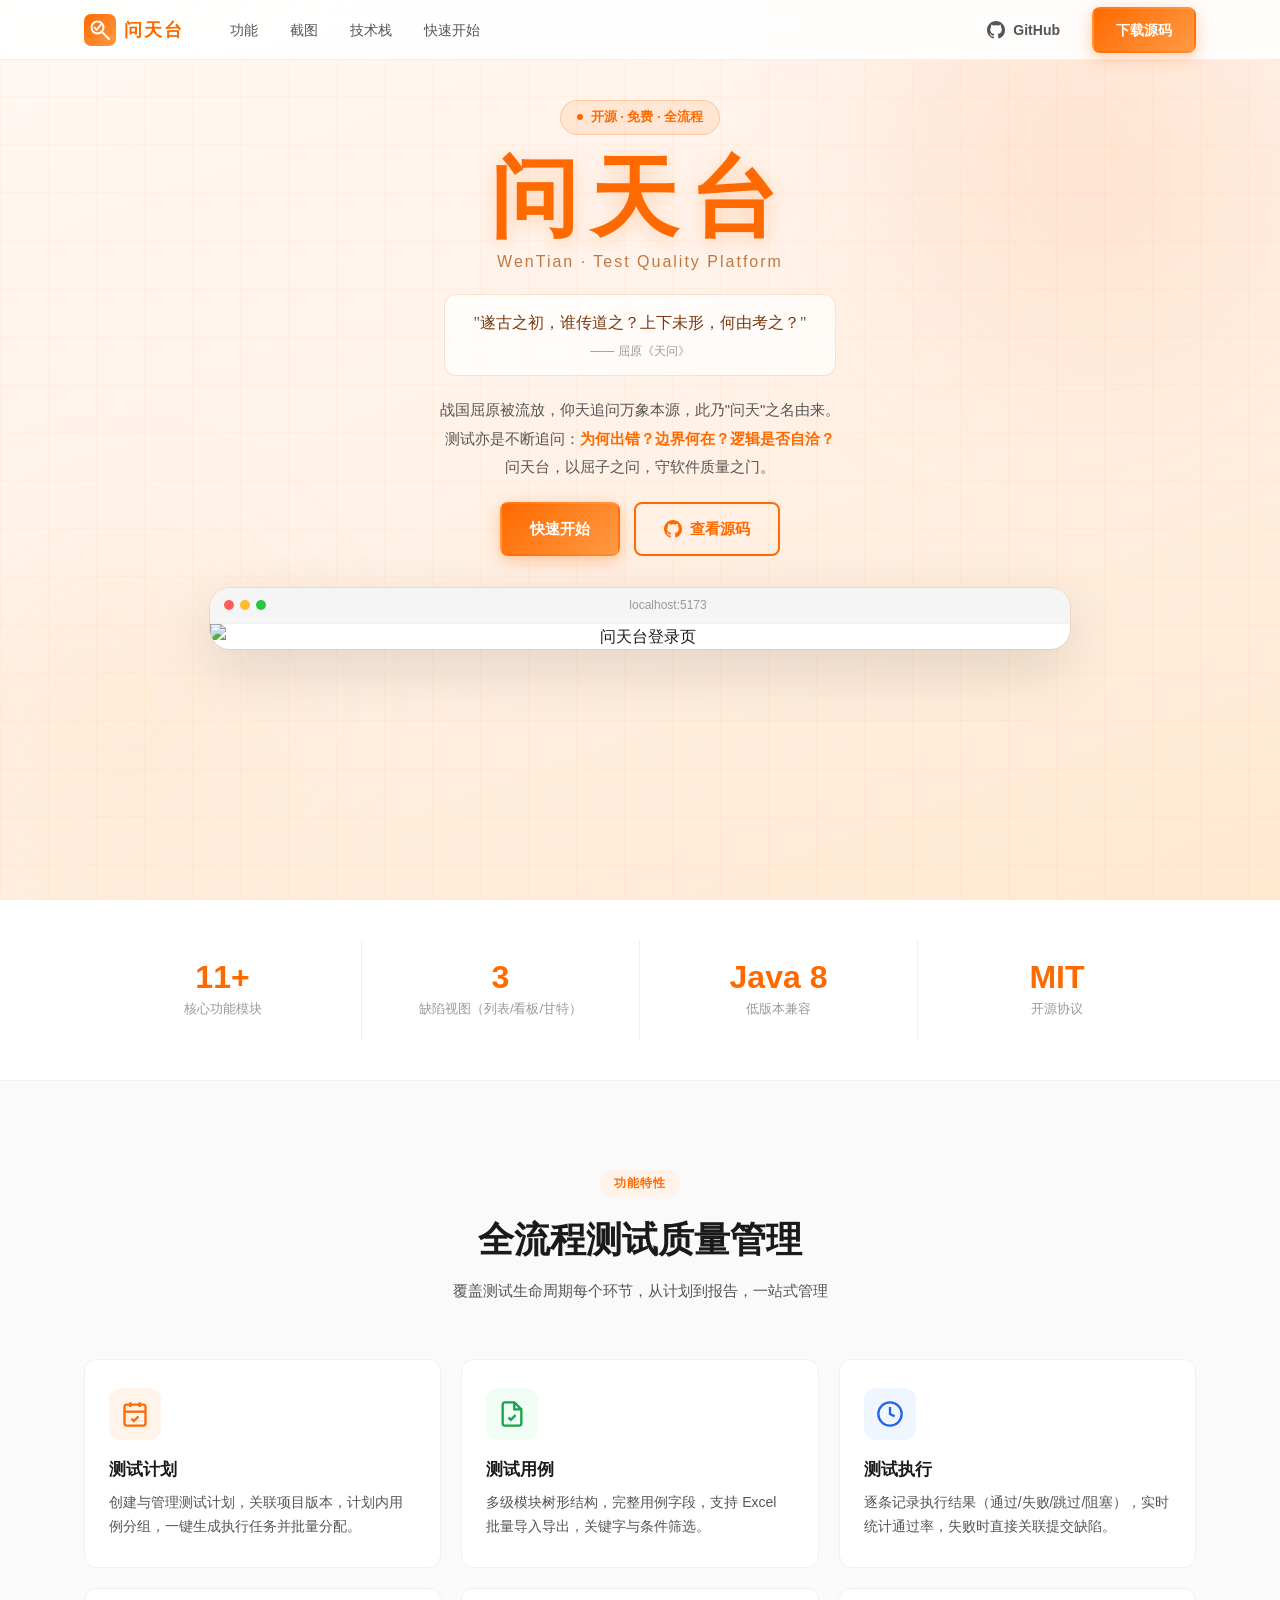
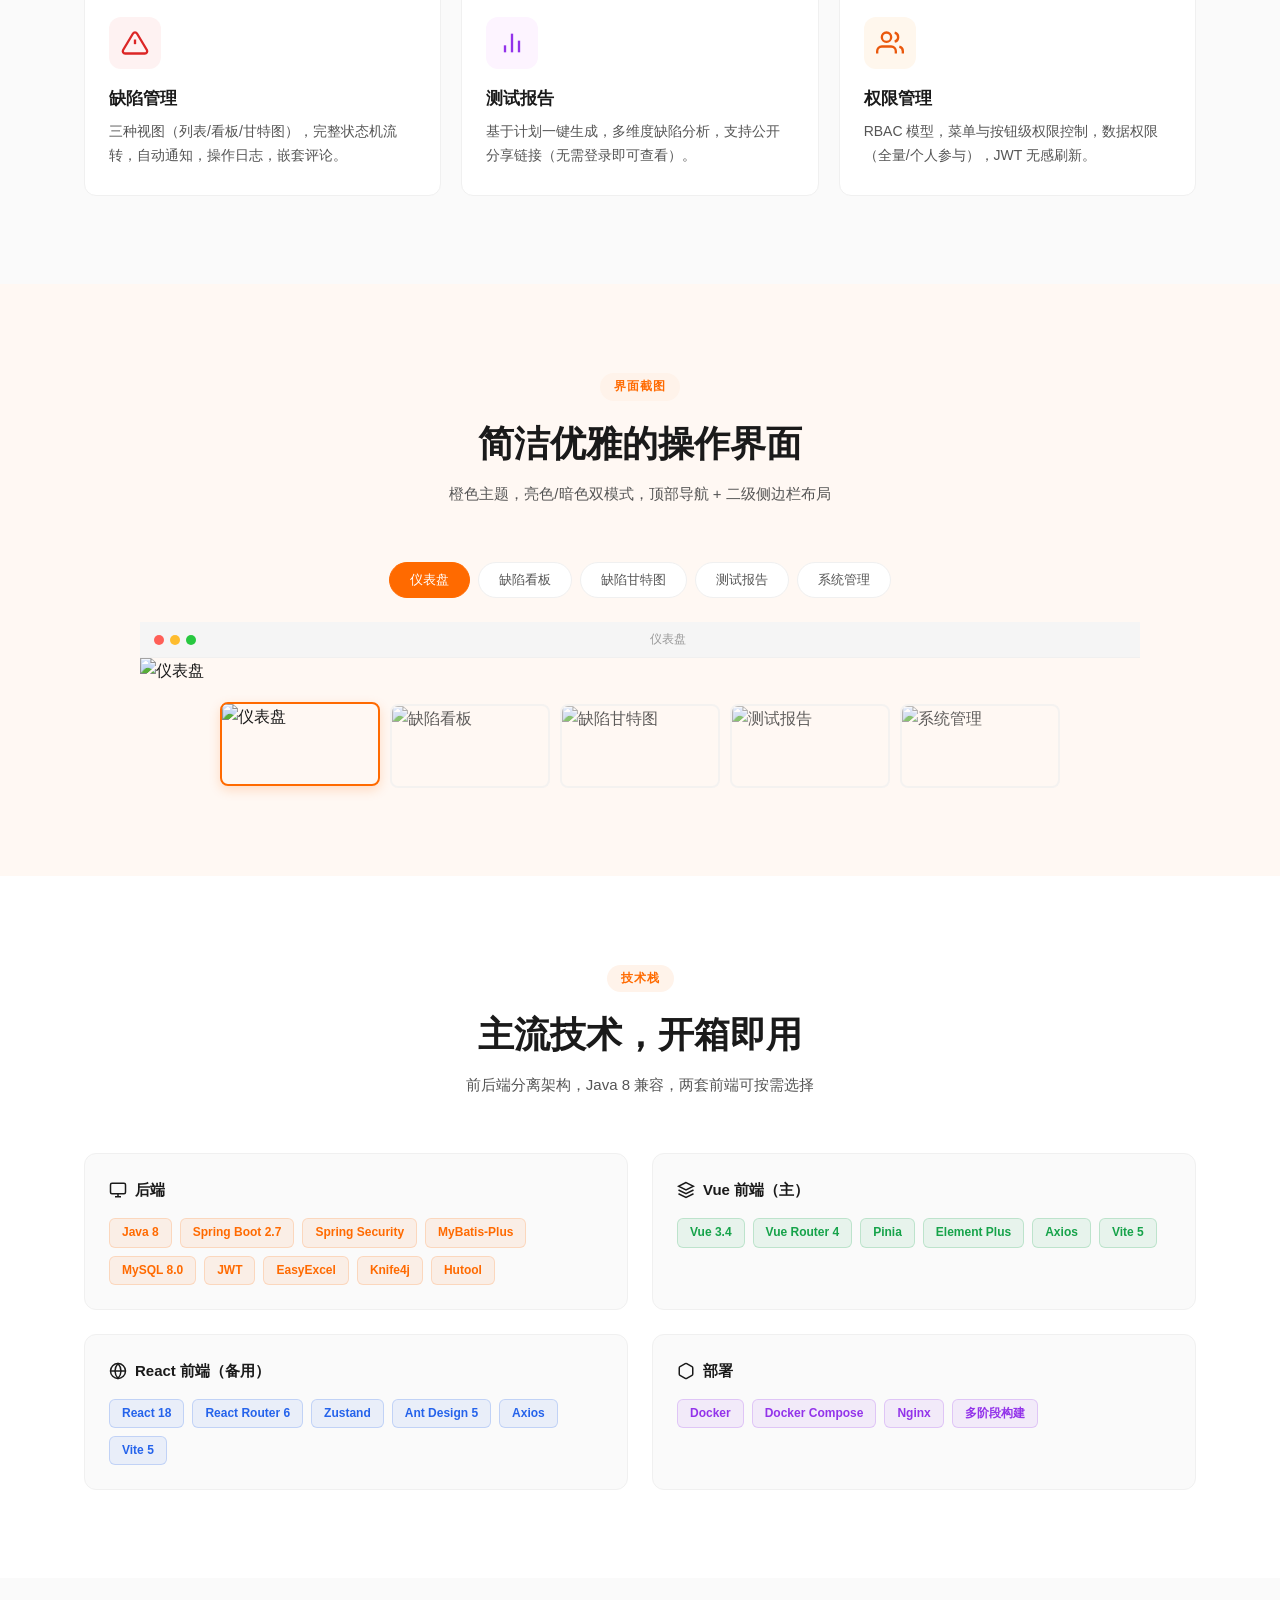
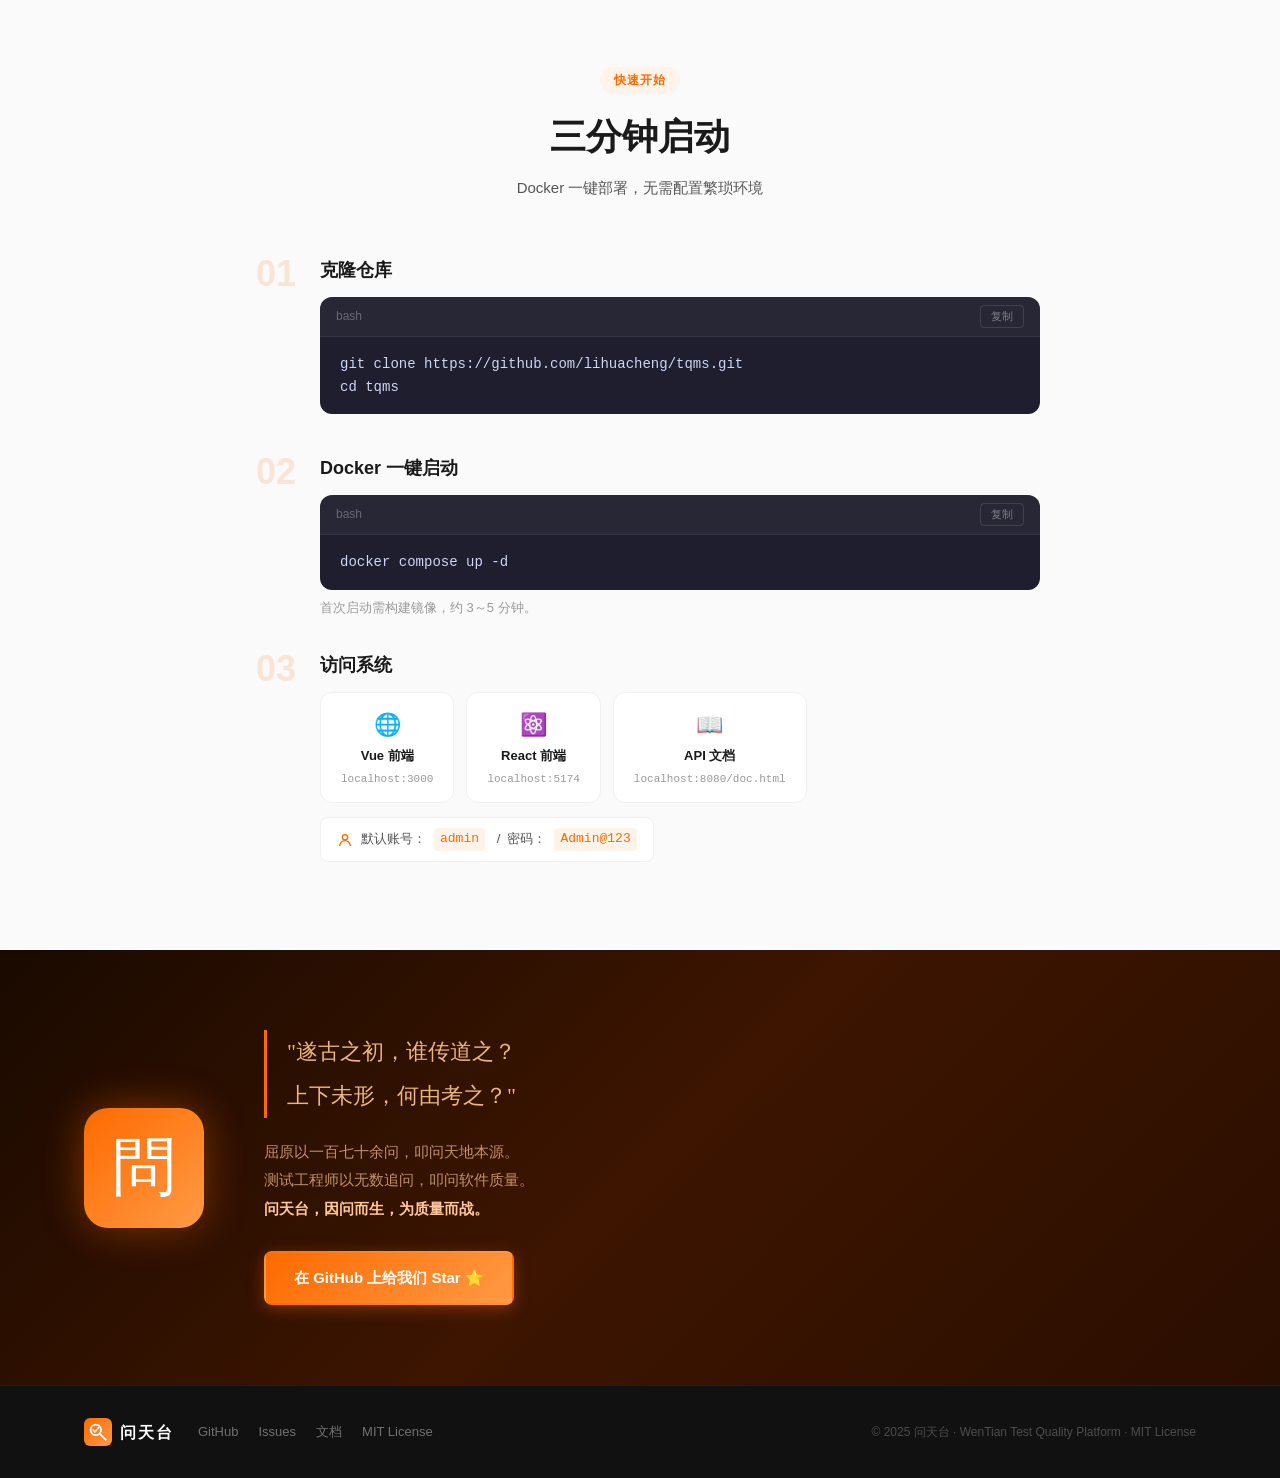
==== index.html @ 036d99c8 "feat: 问天台官网初始版本 纯 HTML/CSS/JS 静态官网，无构建依赖，可直接 GitHub Pages 托管  - Hero 区：问天台品牌 + 《天问》典故 + 登录页截图预览 - 功能" ====
<!DOCTYPE html>
<html lang="zh-CN">
<head>
  <meta charset="UTF-8" />
  <meta name="viewport" content="width=device-width, initial-scale=1.0" />
  <title>问天台 · 测试质量管理平台</title>
  <meta name="description" content="问天台 —— 以屈子之问，守软件质量之门。面向软件研发团队的全流程测试质量管理平台。" />
  <link rel="icon" type="image/svg+xml" href="images/favicon.svg" />
  <link rel="stylesheet" href="css/style.css" />
</head>
<body>

<!-- ══ 导航栏 ══════════════════════════════════════════════ -->
<nav class="navbar" id="navbar">
  <div class="nav-inner">
    <a href="#" class="nav-logo">
      <img src="images/logo.svg" alt="问天台" width="32" height="32" />
      <span class="nav-brand">问天台</span>
    </a>
    <ul class="nav-links">
      <li><a href="#features">功能</a></li>
      <li><a href="#screenshots">截图</a></li>
      <li><a href="#stack">技术栈</a></li>
      <li><a href="#quickstart">快速开始</a></li>
    </ul>
    <div class="nav-actions">
      <a href="https://github.com/lihuacheng/tqms" target="_blank" class="btn btn-ghost">
        <svg width="18" height="18" viewBox="0 0 24 24" fill="currentColor"><path d="M12 0C5.37 0 0 5.37 0 12c0 5.31 3.435 9.795 8.205 11.385.6.105.825-.255.825-.57 0-.285-.015-1.23-.015-2.235-3.015.555-3.795-.735-4.035-1.41-.135-.345-.72-1.41-1.23-1.695-.42-.225-1.02-.78-.015-.795.945-.015 1.62.87 1.845 1.23 1.08 1.815 2.805 1.305 3.495.99.105-.78.42-1.305.765-1.605-2.67-.3-5.46-1.335-5.46-5.925 0-1.305.465-2.385 1.23-3.225-.12-.3-.54-1.53.12-3.18 0 0 1.005-.315 3.3 1.23.96-.27 1.98-.405 3-.405s2.04.135 3 .405c2.295-1.56 3.3-1.23 3.3-1.23.66 1.65.24 2.88.12 3.18.765.84 1.23 1.905 1.23 3.225 0 4.605-2.805 5.625-5.475 5.925.435.375.81 1.095.81 2.22 0 1.605-.015 2.895-.015 3.3 0 .315.225.69.825.57A12.02 12.02 0 0 0 24 12c0-6.63-5.37-12-12-12z"/></svg>
        GitHub
      </a>
      <a href="https://github.com/lihuacheng/tqms/archive/refs/heads/main.zip" class="btn btn-primary">下载源码</a>
    </div>
    <button class="nav-toggle" id="navToggle" aria-label="菜单">
      <span></span><span></span><span></span>
    </button>
  </div>
</nav>

<!-- ══ HERO ════════════════════════════════════════════════ -->
<section class="hero">
  <div class="hero-bg">
    <div class="hero-orb orb1"></div>
    <div class="hero-orb orb2"></div>
    <div class="hero-grid"></div>
  </div>
  <div class="container hero-inner">
    <div class="hero-badge reveal">
      <span class="badge-dot"></span>开源 · 免费 · 全流程
    </div>
    <h1 class="hero-title reveal">
      <span class="title-zh">问天台</span>
      <span class="title-en">WenTian · Test Quality Platform</span>
    </h1>
    <p class="hero-quote reveal">
      <em>"遂古之初，谁传道之？上下未形，何由考之？"</em>
      <span>—— 屈原《天问》</span>
    </p>
    <p class="hero-desc reveal">
      战国屈原被流放，仰天追问万象本源，此乃"问天"之名由来。<br/>
      测试亦是不断追问：<strong>为何出错？边界何在？逻辑是否自洽？</strong><br/>
      问天台，以屈子之问，守软件质量之门。
    </p>
    <div class="hero-actions reveal">
      <a href="#quickstart" class="btn btn-primary btn-lg">快速开始</a>
      <a href="https://github.com/lihuacheng/tqms" target="_blank" class="btn btn-outline btn-lg">
        <svg width="18" height="18" viewBox="0 0 24 24" fill="currentColor"><path d="M12 0C5.37 0 0 5.37 0 12c0 5.31 3.435 9.795 8.205 11.385.6.105.825-.255.825-.57 0-.285-.015-1.23-.015-2.235-3.015.555-3.795-.735-4.035-1.41-.135-.345-.72-1.41-1.23-1.695-.42-.225-1.02-.78-.015-.795.945-.015 1.62.87 1.845 1.23 1.08 1.815 2.805 1.305 3.495.99.105-.78.42-1.305.765-1.605-2.67-.3-5.46-1.335-5.46-5.925 0-1.305.465-2.385 1.23-3.225-.12-.3-.54-1.53.12-3.18 0 0 1.005-.315 3.3 1.23.96-.27 1.98-.405 3-.405s2.04.135 3 .405c2.295-1.56 3.3-1.23 3.3-1.23.66 1.65.24 2.88.12 3.18.765.84 1.23 1.905 1.23 3.225 0 4.605-2.805 5.625-5.475 5.925.435.375.81 1.095.81 2.22 0 1.605-.015 2.895-.015 3.3 0 .315.225.69.825.57A12.02 12.02 0 0 0 24 12c0-6.63-5.37-12-12-12z"/></svg>
        查看源码
      </a>
    </div>
    <div class="hero-screenshot reveal">
      <div class="screenshot-frame">
        <div class="frame-bar">
          <span class="dot red"></span>
          <span class="dot yellow"></span>
          <span class="dot green"></span>
          <span class="frame-url">localhost:5173</span>
        </div>
        <img src="https://raw.githubusercontent.com/lihuacheng/tqms/main/docs/screenshots/01_login.png"
             alt="问天台登录页" loading="lazy" />
      </div>
    </div>
  </div>
</section>

<!-- ══ 数据统计 ══════════════════════════════════════════ -->
<section class="stats">
  <div class="container stats-grid">
    <div class="stat-item reveal">
      <div class="stat-num">11+</div>
      <div class="stat-label">核心功能模块</div>
    </div>
    <div class="stat-item reveal">
      <div class="stat-num">3</div>
      <div class="stat-label">缺陷视图（列表/看板/甘特）</div>
    </div>
    <div class="stat-item reveal">
      <div class="stat-num">Java 8</div>
      <div class="stat-label">低版本兼容</div>
    </div>
    <div class="stat-item reveal">
      <div class="stat-num">MIT</div>
      <div class="stat-label">开源协议</div>
    </div>
  </div>
</section>

<!-- ══ 功能特性 ══════════════════════════════════════════ -->
<section class="features" id="features">
  <div class="container">
    <div class="section-header reveal">
      <span class="section-tag">功能特性</span>
      <h2>全流程测试质量管理</h2>
      <p>覆盖测试生命周期每个环节，从计划到报告，一站式管理</p>
    </div>
    <div class="features-grid">

      <div class="feature-card reveal">
        <div class="feature-icon" style="background:#fff3ea;color:#ff6a00">
          <svg width="28" height="28" viewBox="0 0 24 24" fill="none" stroke="currentColor" stroke-width="2"><rect x="3" y="4" width="18" height="18" rx="2"/><line x1="16" y1="2" x2="16" y2="6"/><line x1="8" y1="2" x2="8" y2="6"/><line x1="3" y1="10" x2="21" y2="10"/><polyline points="9,16 11,18 15,14"/></svg>
        </div>
        <h3>测试计划</h3>
        <p>创建与管理测试计划，关联项目版本，计划内用例分组，一键生成执行任务并批量分配。</p>
      </div>

      <div class="feature-card reveal">
        <div class="feature-icon" style="background:#f0fdf4;color:#16a34a">
          <svg width="28" height="28" viewBox="0 0 24 24" fill="none" stroke="currentColor" stroke-width="2"><path d="M14 2H6a2 2 0 0 0-2 2v16a2 2 0 0 0 2 2h12a2 2 0 0 0 2-2V8z"/><polyline points="14,2 14,8 20,8"/><polyline points="9,15 11,17 15,13"/></svg>
        </div>
        <h3>测试用例</h3>
        <p>多级模块树形结构，完整用例字段，支持 Excel 批量导入导出，关键字与条件筛选。</p>
      </div>

      <div class="feature-card reveal">
        <div class="feature-icon" style="background:#eff6ff;color:#2563eb">
          <svg width="28" height="28" viewBox="0 0 24 24" fill="none" stroke="currentColor" stroke-width="2"><circle cx="12" cy="12" r="10"/><polyline points="12,6 12,12 16,14"/></svg>
        </div>
        <h3>测试执行</h3>
        <p>逐条记录执行结果（通过/失败/跳过/阻塞），实时统计通过率，失败时直接关联提交缺陷。</p>
      </div>

      <div class="feature-card reveal">
        <div class="feature-icon" style="background:#fef2f2;color:#dc2626">
          <svg width="28" height="28" viewBox="0 0 24 24" fill="none" stroke="currentColor" stroke-width="2"><path d="M10.29 3.86L1.82 18a2 2 0 0 0 1.71 3h16.94a2 2 0 0 0 1.71-3L13.71 3.86a2 2 0 0 0-3.42 0z"/><line x1="12" y1="9" x2="12" y2="13"/><line x1="12" y1="17" x2="12.01" y2="17"/></svg>
        </div>
        <h3>缺陷管理</h3>
        <p>三种视图（列表/看板/甘特图），完整状态机流转，自动通知，操作日志，嵌套评论。</p>
      </div>

      <div class="feature-card reveal">
        <div class="feature-icon" style="background:#fdf4ff;color:#9333ea">
          <svg width="28" height="28" viewBox="0 0 24 24" fill="none" stroke="currentColor" stroke-width="2"><line x1="18" y1="20" x2="18" y2="10"/><line x1="12" y1="20" x2="12" y2="4"/><line x1="6" y1="20" x2="6" y2="14"/></svg>
        </div>
        <h3>测试报告</h3>
        <p>基于计划一键生成，多维度缺陷分析，支持公开分享链接（无需登录即可查看）。</p>
      </div>

      <div class="feature-card reveal">
        <div class="feature-icon" style="background:#fff7ed;color:#ea580c">
          <svg width="28" height="28" viewBox="0 0 24 24" fill="none" stroke="currentColor" stroke-width="2"><path d="M17 21v-2a4 4 0 0 0-4-4H5a4 4 0 0 0-4 4v2"/><circle cx="9" cy="7" r="4"/><path d="M23 21v-2a4 4 0 0 0-3-3.87"/><path d="M16 3.13a4 4 0 0 1 0 7.75"/></svg>
        </div>
        <h3>权限管理</h3>
        <p>RBAC 模型，菜单与按钮级权限控制，数据权限（全量/个人参与），JWT 无感刷新。</p>
      </div>

    </div>
  </div>
</section>

<!-- ══ 界面截图 ══════════════════════════════════════════ -->
<section class="screenshots" id="screenshots">
  <div class="container">
    <div class="section-header reveal">
      <span class="section-tag">界面截图</span>
      <h2>简洁优雅的操作界面</h2>
      <p>橙色主题，亮色/暗色双模式，顶部导航 + 二级侧边栏布局</p>
    </div>

    <div class="screenshot-tabs reveal">
      <button class="tab-btn active" data-tab="0">仪表盘</button>
      <button class="tab-btn" data-tab="1">缺陷看板</button>
      <button class="tab-btn" data-tab="2">缺陷甘特图</button>
      <button class="tab-btn" data-tab="3">测试报告</button>
      <button class="tab-btn" data-tab="4">系统管理</button>
    </div>

    <div class="screenshot-viewer reveal">
      <div class="viewer-frame">
        <div class="frame-bar">
          <span class="dot red"></span>
          <span class="dot yellow"></span>
          <span class="dot green"></span>
          <span class="frame-url" id="frameUrl">仪表盘</span>
        </div>
        <img id="screenshotImg"
          src="https://raw.githubusercontent.com/lihuacheng/tqms/main/docs/screenshots/02_dashboard.png"
          alt="仪表盘" />
      </div>
    </div>

    <div class="screenshot-thumbs reveal">
      <div class="thumb active" data-src="https://raw.githubusercontent.com/lihuacheng/tqms/main/docs/screenshots/02_dashboard.png" data-label="仪表盘">
        <img src="https://raw.githubusercontent.com/lihuacheng/tqms/main/docs/screenshots/02_dashboard.png" alt="仪表盘" loading="lazy"/>
      </div>
      <div class="thumb" data-src="https://raw.githubusercontent.com/lihuacheng/tqms/main/docs/screenshots/08_defects_kanban.png" data-label="缺陷看板">
        <img src="https://raw.githubusercontent.com/lihuacheng/tqms/main/docs/screenshots/08_defects_kanban.png" alt="缺陷看板" loading="lazy"/>
      </div>
      <div class="thumb" data-src="https://raw.githubusercontent.com/lihuacheng/tqms/main/docs/screenshots/09_defects_gantt.png" data-label="缺陷甘特图">
        <img src="https://raw.githubusercontent.com/lihuacheng/tqms/main/docs/screenshots/09_defects_gantt.png" alt="缺陷甘特图" loading="lazy"/>
      </div>
      <div class="thumb" data-src="https://raw.githubusercontent.com/lihuacheng/tqms/main/docs/screenshots/10_reports.png" data-label="测试报告">
        <img src="https://raw.githubusercontent.com/lihuacheng/tqms/main/docs/screenshots/10_reports.png" alt="测试报告" loading="lazy"/>
      </div>
      <div class="thumb" data-src="https://raw.githubusercontent.com/lihuacheng/tqms/main/docs/screenshots/11_system_users.png" data-label="系统管理">
        <img src="https://raw.githubusercontent.com/lihuacheng/tqms/main/docs/screenshots/11_system_users.png" alt="系统管理" loading="lazy"/>
      </div>
    </div>
  </div>
</section>

<!-- ══ 技术栈 ════════════════════════════════════════════ -->
<section class="stack" id="stack">
  <div class="container">
    <div class="section-header reveal">
      <span class="section-tag">技术栈</span>
      <h2>主流技术，开箱即用</h2>
      <p>前后端分离架构，Java 8 兼容，两套前端可按需选择</p>
    </div>
    <div class="stack-grid">
      <div class="stack-group reveal">
        <h3 class="stack-group-title">
          <svg width="18" height="18" viewBox="0 0 24 24" fill="none" stroke="currentColor" stroke-width="2"><rect x="2" y="3" width="20" height="14" rx="2"/><line x1="8" y1="21" x2="16" y2="21"/><line x1="12" y1="17" x2="12" y2="21"/></svg>
          后端
        </h3>
        <div class="stack-items">
          <span class="stack-badge">Java 8</span>
          <span class="stack-badge">Spring Boot 2.7</span>
          <span class="stack-badge">Spring Security</span>
          <span class="stack-badge">MyBatis-Plus</span>
          <span class="stack-badge">MySQL 8.0</span>
          <span class="stack-badge">JWT</span>
          <span class="stack-badge">EasyExcel</span>
          <span class="stack-badge">Knife4j</span>
          <span class="stack-badge">Hutool</span>
        </div>
      </div>
      <div class="stack-group reveal">
        <h3 class="stack-group-title">
          <svg width="18" height="18" viewBox="0 0 24 24" fill="none" stroke="currentColor" stroke-width="2"><polygon points="12,2 2,7 12,12 22,7"/><polyline points="2,17 12,22 22,17"/><polyline points="2,12 12,17 22,12"/></svg>
          Vue 前端（主）
        </h3>
        <div class="stack-items">
          <span class="stack-badge green">Vue 3.4</span>
          <span class="stack-badge green">Vue Router 4</span>
          <span class="stack-badge green">Pinia</span>
          <span class="stack-badge green">Element Plus</span>
          <span class="stack-badge green">Axios</span>
          <span class="stack-badge green">Vite 5</span>
        </div>
      </div>
      <div class="stack-group reveal">
        <h3 class="stack-group-title">
          <svg width="18" height="18" viewBox="0 0 24 24" fill="none" stroke="currentColor" stroke-width="2"><circle cx="12" cy="12" r="10"/><line x1="2" y1="12" x2="22" y2="12"/><path d="M12 2a15.3 15.3 0 0 1 4 10 15.3 15.3 0 0 1-4 10 15.3 15.3 0 0 1-4-10 15.3 15.3 0 0 1 4-10z"/></svg>
          React 前端（备用）
        </h3>
        <div class="stack-items">
          <span class="stack-badge blue">React 18</span>
          <span class="stack-badge blue">React Router 6</span>
          <span class="stack-badge blue">Zustand</span>
          <span class="stack-badge blue">Ant Design 5</span>
          <span class="stack-badge blue">Axios</span>
          <span class="stack-badge blue">Vite 5</span>
        </div>
      </div>
      <div class="stack-group reveal">
        <h3 class="stack-group-title">
          <svg width="18" height="18" viewBox="0 0 24 24" fill="none" stroke="currentColor" stroke-width="2"><path d="M21 16V8a2 2 0 0 0-1-1.73l-7-4a2 2 0 0 0-2 0l-7 4A2 2 0 0 0 3 8v8a2 2 0 0 0 1 1.73l7 4a2 2 0 0 0 2 0l7-4A2 2 0 0 0 21 16z"/></svg>
          部署
        </h3>
        <div class="stack-items">
          <span class="stack-badge purple">Docker</span>
          <span class="stack-badge purple">Docker Compose</span>
          <span class="stack-badge purple">Nginx</span>
          <span class="stack-badge purple">多阶段构建</span>
        </div>
      </div>
    </div>
  </div>
</section>

<!-- ══ 快速开始 ══════════════════════════════════════════ -->
<section class="quickstart" id="quickstart">
  <div class="container">
    <div class="section-header reveal">
      <span class="section-tag">快速开始</span>
      <h2>三分钟启动</h2>
      <p>Docker 一键部署，无需配置繁琐环境</p>
    </div>
    <div class="steps">

      <div class="step reveal">
        <div class="step-num">01</div>
        <div class="step-content">
          <h3>克隆仓库</h3>
          <div class="code-block">
            <div class="code-header">
              <span>bash</span>
              <button class="copy-btn" data-code="git clone https://github.com/lihuacheng/tqms.git&#10;cd tqms">复制</button>
            </div>
            <pre><code>git clone https://github.com/lihuacheng/tqms.git
cd tqms</code></pre>
          </div>
        </div>
      </div>

      <div class="step reveal">
        <div class="step-num">02</div>
        <div class="step-content">
          <h3>Docker 一键启动</h3>
          <div class="code-block">
            <div class="code-header">
              <span>bash</span>
              <button class="copy-btn" data-code="docker compose up -d">复制</button>
            </div>
            <pre><code>docker compose up -d</code></pre>
          </div>
          <p class="step-note">首次启动需构建镜像，约 3～5 分钟。</p>
        </div>
      </div>

      <div class="step reveal">
        <div class="step-num">03</div>
        <div class="step-content">
          <h3>访问系统</h3>
          <div class="access-grid">
            <a href="http://localhost:3000" target="_blank" class="access-card">
              <span class="access-icon">🌐</span>
              <span class="access-label">Vue 前端</span>
              <span class="access-url">localhost:3000</span>
            </a>
            <a href="http://localhost:5174" target="_blank" class="access-card">
              <span class="access-icon">⚛️</span>
              <span class="access-label">React 前端</span>
              <span class="access-url">localhost:5174</span>
            </a>
            <a href="http://localhost:8080/doc.html" target="_blank" class="access-card">
              <span class="access-icon">📖</span>
              <span class="access-label">API 文档</span>
              <span class="access-url">localhost:8080/doc.html</span>
            </a>
          </div>
          <div class="default-account">
            <svg width="16" height="16" viewBox="0 0 24 24" fill="none" stroke="currentColor" stroke-width="2"><circle cx="12" cy="8" r="4"/><path d="M20 21a8 8 0 1 0-16 0"/></svg>
            默认账号：<code>admin</code> &nbsp;/&nbsp; 密码：<code>Admin@123</code>
          </div>
        </div>
      </div>

    </div>
  </div>
</section>

<!-- ══ 典故 CTA ══════════════════════════════════════════ -->
<section class="lore-cta">
  <div class="container lore-inner">
    <div class="lore-left reveal">
      <div class="lore-icon">問</div>
    </div>
    <div class="lore-right reveal">
      <blockquote>
        "遂古之初，谁传道之？<br/>上下未形，何由考之？"
      </blockquote>
      <p>
        屈原以一百七十余问，叩问天地本源。<br/>
        测试工程师以无数追问，叩问软件质量。<br/>
        <strong>问天台，因问而生，为质量而战。</strong>
      </p>
      <a href="https://github.com/lihuacheng/tqms" target="_blank" class="btn btn-primary btn-lg">
        在 GitHub 上给我们 Star ⭐
      </a>
    </div>
  </div>
</section>

<!-- ══ 页脚 ════════════════════════════════════════════ -->
<footer class="footer">
  <div class="container footer-inner">
    <div class="footer-logo">
      <img src="images/logo.svg" alt="问天台" width="28" height="28" />
      <span>问天台</span>
    </div>
    <div class="footer-links">
      <a href="https://github.com/lihuacheng/tqms" target="_blank">GitHub</a>
      <a href="https://github.com/lihuacheng/tqms/issues" target="_blank">Issues</a>
      <a href="https://github.com/lihuacheng/tqms/blob/main/README.md" target="_blank">文档</a>
      <a href="https://github.com/lihuacheng/tqms/blob/main/LICENSE" target="_blank">MIT License</a>
    </div>
    <div class="footer-copy">
      © 2025 问天台 · WenTian Test Quality Platform · MIT License
    </div>
  </div>
</footer>

<script src="js/main.js"></script>
</body>
</html>
---- css/style.css ----
/* ══ Reset & Base ══════════════════════════════════════ */
*, *::before, *::after { box-sizing: border-box; margin: 0; padding: 0; }

:root {
  --accent:       #ff6a00;
  --accent-light: #ff9a44;
  --accent-bg:    #fff3ea;
  --text:         #1a1a1a;
  --text-sub:     #555;
  --text-muted:   #999;
  --bg:           #ffffff;
  --bg-soft:      #fafafa;
  --bg-warm:      #fff8f3;
  --border:       #f0f0f0;
  --shadow-sm:    0 2px 8px rgba(0,0,0,.06);
  --shadow-md:    0 8px 30px rgba(0,0,0,.10);
  --shadow-lg:    0 20px 60px rgba(0,0,0,.12);
  --radius:       12px;
  --radius-lg:    20px;
}

html { scroll-behavior: smooth; }

body {
  font-family: 'PingFang SC', 'Microsoft YaHei', -apple-system, BlinkMacSystemFont, sans-serif;
  color: var(--text);
  background: var(--bg);
  line-height: 1.6;
  overflow-x: hidden;
}

.container {
  max-width: 1160px;
  margin: 0 auto;
  padding: 0 24px;
}

a { text-decoration: none; color: inherit; }
img { max-width: 100%; display: block; }

/* ══ 按钮 ══════════════════════════════════════════════ */
.btn {
  display: inline-flex;
  align-items: center;
  gap: 8px;
  padding: 10px 22px;
  border-radius: 8px;
  font-size: 14px;
  font-weight: 600;
  cursor: pointer;
  transition: all .2s;
  border: 2px solid transparent;
  white-space: nowrap;
}
.btn-lg { padding: 13px 28px; font-size: 15px; }
.btn-primary {
  background: linear-gradient(135deg, var(--accent), var(--accent-light));
  color: #fff;
  box-shadow: 0 4px 16px rgba(255,106,0,.35);
}
.btn-primary:hover {
  transform: translateY(-2px);
  box-shadow: 0 8px 24px rgba(255,106,0,.45);
}
.btn-outline {
  border-color: var(--accent);
  color: var(--accent);
  background: transparent;
}
.btn-outline:hover {
  background: var(--accent-bg);
  transform: translateY(-2px);
}
.btn-ghost {
  color: var(--text-sub);
  background: transparent;
}
.btn-ghost:hover {
  color: var(--accent);
  background: var(--accent-bg);
}

/* ══ 导航栏 ══════════════════════════════════════════ */
.navbar {
  position: fixed;
  top: 0; left: 0; right: 0;
  z-index: 200;
  height: 60px;
  background: rgba(255,255,255,.9);
  backdrop-filter: blur(12px);
  border-bottom: 1px solid var(--border);
  transition: box-shadow .2s;
}
.navbar.scrolled { box-shadow: var(--shadow-sm); }

.nav-inner {
  max-width: 1160px;
  margin: 0 auto;
  padding: 0 24px;
  height: 60px;
  display: flex;
  align-items: center;
  gap: 32px;
}
.nav-logo {
  display: flex;
  align-items: center;
  gap: 8px;
  flex-shrink: 0;
}
.nav-brand {
  font-size: 18px;
  font-weight: 800;
  color: var(--accent);
  font-family: 'STKaiti', 'KaiTi', '楷体', serif;
  letter-spacing: 2px;
}
.nav-links {
  display: flex;
  list-style: none;
  gap: 4px;
  flex: 1;
}
.nav-links a {
  display: block;
  padding: 6px 14px;
  font-size: 14px;
  color: var(--text-sub);
  border-radius: 6px;
  transition: all .15s;
}
.nav-links a:hover { color: var(--accent); background: var(--accent-bg); }
.nav-actions { display: flex; align-items: center; gap: 8px; }

.nav-toggle {
  display: none;
  flex-direction: column;
  gap: 5px;
  background: none;
  border: none;
  cursor: pointer;
  padding: 4px;
}
.nav-toggle span {
  display: block;
  width: 22px; height: 2px;
  background: var(--text);
  border-radius: 2px;
  transition: all .2s;
}

/* ══ HERO ══════════════════════════════════════════════ */
.hero {
  min-height: 100vh;
  padding-top: 100px;
  padding-bottom: 80px;
  background: linear-gradient(160deg, #fff8f3 0%, #fff3ea 40%, #ffe8d0 100%);
  position: relative;
  overflow: hidden;
}
.hero-bg { position: absolute; inset: 0; pointer-events: none; }
.hero-orb {
  position: absolute;
  border-radius: 50%;
  filter: blur(80px);
}
.orb1 {
  width: 600px; height: 600px;
  background: radial-gradient(circle, rgba(255,130,50,.18) 0%, transparent 70%);
  top: -150px; right: -100px;
}
.orb2 {
  width: 400px; height: 400px;
  background: radial-gradient(circle, rgba(255,180,80,.12) 0%, transparent 70%);
  bottom: 0; left: -80px;
}
.hero-grid {
  position: absolute; inset: 0;
  background-image:
    linear-gradient(rgba(255,106,0,.04) 1px, transparent 1px),
    linear-gradient(90deg, rgba(255,106,0,.04) 1px, transparent 1px);
  background-size: 48px 48px;
}

.hero-inner {
  position: relative;
  display: flex;
  flex-direction: column;
  align-items: center;
  text-align: center;
  gap: 20px;
}
.hero-badge {
  display: inline-flex;
  align-items: center;
  gap: 8px;
  padding: 6px 16px;
  background: rgba(255,106,0,.1);
  border: 1px solid rgba(255,106,0,.25);
  border-radius: 20px;
  font-size: 13px;
  color: var(--accent);
  font-weight: 600;
}
.badge-dot {
  width: 6px; height: 6px;
  border-radius: 50%;
  background: var(--accent);
  animation: pulse 2s ease-in-out infinite;
}
@keyframes pulse {
  0%,100%{transform:scale(1);opacity:1;}
  50%{transform:scale(1.4);opacity:.6;}
}

.hero-title {
  display: flex;
  flex-direction: column;
  align-items: center;
  gap: 6px;
}
.title-zh {
  font-size: clamp(52px, 8vw, 88px);
  font-weight: 900;
  color: var(--accent);
  font-family: 'STKaiti', 'KaiTi', '楷体', serif;
  letter-spacing: 12px;
  text-shadow: 0 4px 20px rgba(255,106,0,.25);
  line-height: 1;
}
.title-en {
  font-size: clamp(13px, 1.6vw, 16px);
  color: #c07840;
  letter-spacing: 2px;
  font-weight: 400;
}

.hero-quote {
  display: flex;
  flex-direction: column;
  align-items: center;
  gap: 4px;
  padding: 14px 28px;
  background: rgba(255,255,255,.7);
  border: 1px solid rgba(255,106,0,.2);
  border-radius: var(--radius);
  backdrop-filter: blur(4px);
  max-width: 560px;
}
.hero-quote em {
  font-style: normal;
  font-size: 16px;
  color: #7a3a10;
  font-family: 'STKaiti','KaiTi','楷体',serif;
  line-height: 1.8;
}
.hero-quote span {
  font-size: 12px;
  color: var(--text-muted);
}

.hero-desc {
  max-width: 560px;
  font-size: 15px;
  color: var(--text-sub);
  line-height: 1.9;
}
.hero-desc strong { color: var(--accent); }

.hero-actions { display: flex; gap: 14px; flex-wrap: wrap; justify-content: center; }

/* 浏览器截图框 */
.hero-screenshot {
  width: 100%;
  max-width: 860px;
  margin-top: 12px;
}
.screenshot-frame {
  border-radius: var(--radius-lg);
  overflow: hidden;
  box-shadow: var(--shadow-lg), 0 0 0 1px rgba(0,0,0,.06);
  background: #fff;
}
.frame-bar {
  height: 36px;
  background: #f5f5f5;
  display: flex;
  align-items: center;
  padding: 0 14px;
  gap: 6px;
  border-bottom: 1px solid var(--border);
}
.dot { width:10px; height:10px; border-radius:50%; }
.dot.red    { background:#ff5f57; }
.dot.yellow { background:#febc2e; }
.dot.green  { background:#28c840; }
.frame-url {
  margin-left: 8px;
  font-size: 12px;
  color: var(--text-muted);
  flex: 1;
  text-align: center;
}

/* ══ 统计 ════════════════════════════════════════════ */
.stats {
  background: var(--bg);
  padding: 40px 0;
  border-bottom: 1px solid var(--border);
}
.stats-grid {
  display: grid;
  grid-template-columns: repeat(4, 1fr);
  gap: 0;
}
.stat-item {
  text-align: center;
  padding: 20px;
  border-right: 1px solid var(--border);
}
.stat-item:last-child { border-right: none; }
.stat-num {
  font-size: 32px;
  font-weight: 800;
  color: var(--accent);
  line-height: 1.1;
}
.stat-label {
  font-size: 13px;
  color: var(--text-muted);
  margin-top: 4px;
}

/* ══ Section 通用 ════════════════════════════════════ */
section { padding: 88px 0; }
.section-header {
  text-align: center;
  margin-bottom: 56px;
}
.section-tag {
  display: inline-block;
  padding: 4px 14px;
  background: var(--accent-bg);
  color: var(--accent);
  border-radius: 20px;
  font-size: 12px;
  font-weight: 700;
  letter-spacing: 1px;
  margin-bottom: 14px;
}
.section-header h2 {
  font-size: clamp(26px, 3.5vw, 36px);
  font-weight: 800;
  color: var(--text);
  margin-bottom: 10px;
}
.section-header p {
  font-size: 15px;
  color: var(--text-sub);
}

/* ══ 功能卡片 ════════════════════════════════════════ */
.features { background: var(--bg-soft); }
.features-grid {
  display: grid;
  grid-template-columns: repeat(3, 1fr);
  gap: 20px;
}
.feature-card {
  background: var(--bg);
  border-radius: var(--radius);
  padding: 28px 24px;
  border: 1px solid var(--border);
  transition: all .25s;
}
.feature-card:hover {
  transform: translateY(-4px);
  box-shadow: var(--shadow-md);
  border-color: rgba(255,106,0,.2);
}
.feature-icon {
  width: 52px; height: 52px;
  border-radius: 12px;
  display: flex;
  align-items: center;
  justify-content: center;
  margin-bottom: 16px;
}
.feature-card h3 {
  font-size: 17px;
  font-weight: 700;
  margin-bottom: 8px;
}
.feature-card p {
  font-size: 14px;
  color: var(--text-sub);
  line-height: 1.7;
}

/* ══ 截图展示 ════════════════════════════════════════ */
.screenshots { background: var(--bg-warm); }
.screenshot-tabs {
  display: flex;
  gap: 8px;
  justify-content: center;
  flex-wrap: wrap;
  margin-bottom: 24px;
}
.tab-btn {
  padding: 8px 20px;
  border-radius: 20px;
  border: 1px solid var(--border);
  background: var(--bg);
  font-size: 13px;
  color: var(--text-sub);
  cursor: pointer;
  transition: all .2s;
}
.tab-btn.active, .tab-btn:hover {
  background: var(--accent);
  color: #fff;
  border-color: var(--accent);
}
.screenshot-viewer {
  max-width: 1000px;
  margin: 0 auto 20px;
}
.screenshot-viewer .screenshot-frame img {
  width: 100%;
  display: block;
}
.screenshot-thumbs {
  display: flex;
  gap: 10px;
  justify-content: center;
  flex-wrap: wrap;
}
.thumb {
  width: 160px;
  border-radius: 8px;
  overflow: hidden;
  border: 2px solid var(--border);
  cursor: pointer;
  transition: all .2s;
  opacity: .7;
}
.thumb:hover, .thumb.active {
  border-color: var(--accent);
  opacity: 1;
  transform: translateY(-2px);
  box-shadow: 0 4px 12px rgba(255,106,0,.2);
}
.thumb img { width: 100%; height: 80px; object-fit: cover; object-position: top; }

/* ══ 技术栈 ════════════════════════════════════════ */
.stack { background: var(--bg); }
.stack-grid {
  display: grid;
  grid-template-columns: repeat(2, 1fr);
  gap: 24px;
}
.stack-group {
  background: var(--bg-soft);
  border: 1px solid var(--border);
  border-radius: var(--radius);
  padding: 24px;
}
.stack-group-title {
  display: flex;
  align-items: center;
  gap: 8px;
  font-size: 15px;
  font-weight: 700;
  margin-bottom: 16px;
  color: var(--text);
}
.stack-items { display: flex; flex-wrap: wrap; gap: 8px; }
.stack-badge {
  padding: 4px 12px;
  border-radius: 6px;
  font-size: 12px;
  font-weight: 600;
  background: rgba(255,106,0,.08);
  color: var(--accent);
  border: 1px solid rgba(255,106,0,.18);
}
.stack-badge.green { background:rgba(22,163,74,.08); color:#16a34a; border-color:rgba(22,163,74,.2); }
.stack-badge.blue  { background:rgba(37,99,235,.08);  color:#2563eb; border-color:rgba(37,99,235,.2); }
.stack-badge.purple{ background:rgba(147,51,234,.08); color:#9333ea; border-color:rgba(147,51,234,.2); }

/* ══ 快速开始 ════════════════════════════════════════ */
.quickstart { background: var(--bg-soft); }
.steps { display: flex; flex-direction: column; gap: 32px; max-width: 800px; margin: 0 auto; }
.step {
  display: flex;
  gap: 24px;
  align-items: flex-start;
}
.step-num {
  font-size: 36px;
  font-weight: 900;
  color: rgba(255,106,0,.15);
  flex-shrink: 0;
  line-height: 1;
  width: 56px;
  text-align: right;
}
.step-content { flex: 1; }
.step-content h3 {
  font-size: 18px;
  font-weight: 700;
  margin-bottom: 12px;
}

.code-block {
  background: #1e1e2e;
  border-radius: var(--radius);
  overflow: hidden;
  margin-bottom: 8px;
}
.code-header {
  display: flex;
  align-items: center;
  justify-content: space-between;
  padding: 8px 16px;
  background: rgba(255,255,255,.04);
  border-bottom: 1px solid rgba(255,255,255,.06);
}
.code-header span { font-size: 12px; color: rgba(255,255,255,.3); }
.copy-btn {
  font-size: 11px;
  color: rgba(255,255,255,.4);
  background: none;
  border: 1px solid rgba(255,255,255,.12);
  border-radius: 4px;
  padding: 3px 10px;
  cursor: pointer;
  transition: all .15s;
}
.copy-btn:hover { color: #fff; border-color: rgba(255,255,255,.3); }
.copy-btn.copied { color: #69f0ae; border-color: #69f0ae; }
pre {
  padding: 16px 20px;
  overflow-x: auto;
}
code {
  font-family: 'Fira Code', 'Consolas', 'Menlo', monospace;
  font-size: 14px;
  color: #cdd6f4;
  line-height: 1.6;
}
.step-note { font-size: 13px; color: var(--text-muted); }

.access-grid { display: flex; gap: 12px; flex-wrap: wrap; margin-bottom: 14px; }
.access-card {
  display: flex;
  flex-direction: column;
  align-items: center;
  gap: 4px;
  padding: 14px 20px;
  background: var(--bg);
  border: 1px solid var(--border);
  border-radius: var(--radius);
  transition: all .2s;
  cursor: pointer;
}
.access-card:hover {
  border-color: var(--accent);
  transform: translateY(-2px);
  box-shadow: 0 4px 12px rgba(255,106,0,.15);
}
.access-icon { font-size: 22px; }
.access-label { font-size: 13px; font-weight: 600; }
.access-url { font-size: 11px; color: var(--text-muted); font-family: monospace; }
.default-account {
  display: inline-flex;
  align-items: center;
  gap: 8px;
  padding: 10px 16px;
  background: var(--bg);
  border: 1px solid var(--border);
  border-radius: 8px;
  font-size: 13px;
  color: var(--text-sub);
}
.default-account svg { color: var(--accent); flex-shrink: 0; }
.default-account code {
  background: var(--accent-bg);
  color: var(--accent);
  padding: 1px 6px;
  border-radius: 4px;
  font-size: 13px;
}

/* ══ 典故 CTA ════════════════════════════════════════ */
.lore-cta {
  background: linear-gradient(135deg, #1a0a00 0%, #3d1500 50%, #2a0e00 100%);
  padding: 80px 0;
}
.lore-inner {
  display: flex;
  align-items: center;
  gap: 60px;
}
.lore-left { flex-shrink: 0; }
.lore-icon {
  width: 120px; height: 120px;
  border-radius: 24px;
  background: linear-gradient(135deg, var(--accent), var(--accent-light));
  display: flex;
  align-items: center;
  justify-content: center;
  font-size: 64px;
  font-family: 'STKaiti','KaiTi','楷体',serif;
  color: #fff;
  box-shadow: 0 0 40px rgba(255,106,0,.4);
}
.lore-right blockquote {
  font-size: 22px;
  font-family: 'STKaiti','KaiTi','楷体',serif;
  color: rgba(255,200,140,.9);
  line-height: 2;
  border-left: 3px solid var(--accent);
  padding-left: 20px;
  margin-bottom: 20px;
  font-style: normal;
}
.lore-right p {
  font-size: 15px;
  color: rgba(255,200,150,.7);
  line-height: 1.9;
  margin-bottom: 28px;
}
.lore-right p strong { color: rgba(255,200,150,1); }

/* ══ 页脚 ════════════════════════════════════════════ */
.footer {
  background: #111;
  padding: 32px 0;
  border-top: 1px solid rgba(255,255,255,.06);
}
.footer-inner {
  display: flex;
  align-items: center;
  gap: 24px;
  flex-wrap: wrap;
}
.footer-logo {
  display: flex;
  align-items: center;
  gap: 8px;
  font-size: 16px;
  font-weight: 700;
  color: #fff;
  font-family: 'STKaiti','KaiTi','楷体',serif;
  letter-spacing: 2px;
}
.footer-links {
  display: flex;
  gap: 20px;
  flex: 1;
}
.footer-links a {
  font-size: 13px;
  color: rgba(255,255,255,.4);
  transition: color .15s;
}
.footer-links a:hover { color: var(--accent); }
.footer-copy {
  font-size: 12px;
  color: rgba(255,255,255,.25);
}

/* ══ 滚动动画 ════════════════════════════════════════ */
.reveal {
  opacity: 0;
  transform: translateY(24px);
  transition: opacity .55s ease, transform .55s ease;
}
.reveal.visible {
  opacity: 1;
  transform: translateY(0);
}

/* ══ 响应式 ══════════════════════════════════════════ */
@media (max-width: 900px) {
  .features-grid { grid-template-columns: repeat(2, 1fr); }
  .stack-grid { grid-template-columns: 1fr; }
  .stats-grid { grid-template-columns: repeat(2, 1fr); }
  .stat-item:nth-child(2) { border-right: none; }
  .stat-item:nth-child(3) { border-right: 1px solid var(--border); }
  .lore-inner { flex-direction: column; text-align: center; gap: 32px; }
  .lore-right blockquote { text-align: left; }
}
@media (max-width: 640px) {
  .features-grid { grid-template-columns: 1fr; }
  .stats-grid { grid-template-columns: repeat(2, 1fr); }
  .nav-links, .nav-actions .btn-ghost { display: none; }
  .nav-toggle { display: flex; margin-left: auto; }
  .step { flex-direction: column; gap: 8px; }
  .step-num { text-align: left; width: auto; }
  .hero { padding-top: 80px; }
  .title-zh { letter-spacing: 6px; }
  .footer-inner { flex-direction: column; text-align: center; }
  .footer-links { justify-content: center; }
}
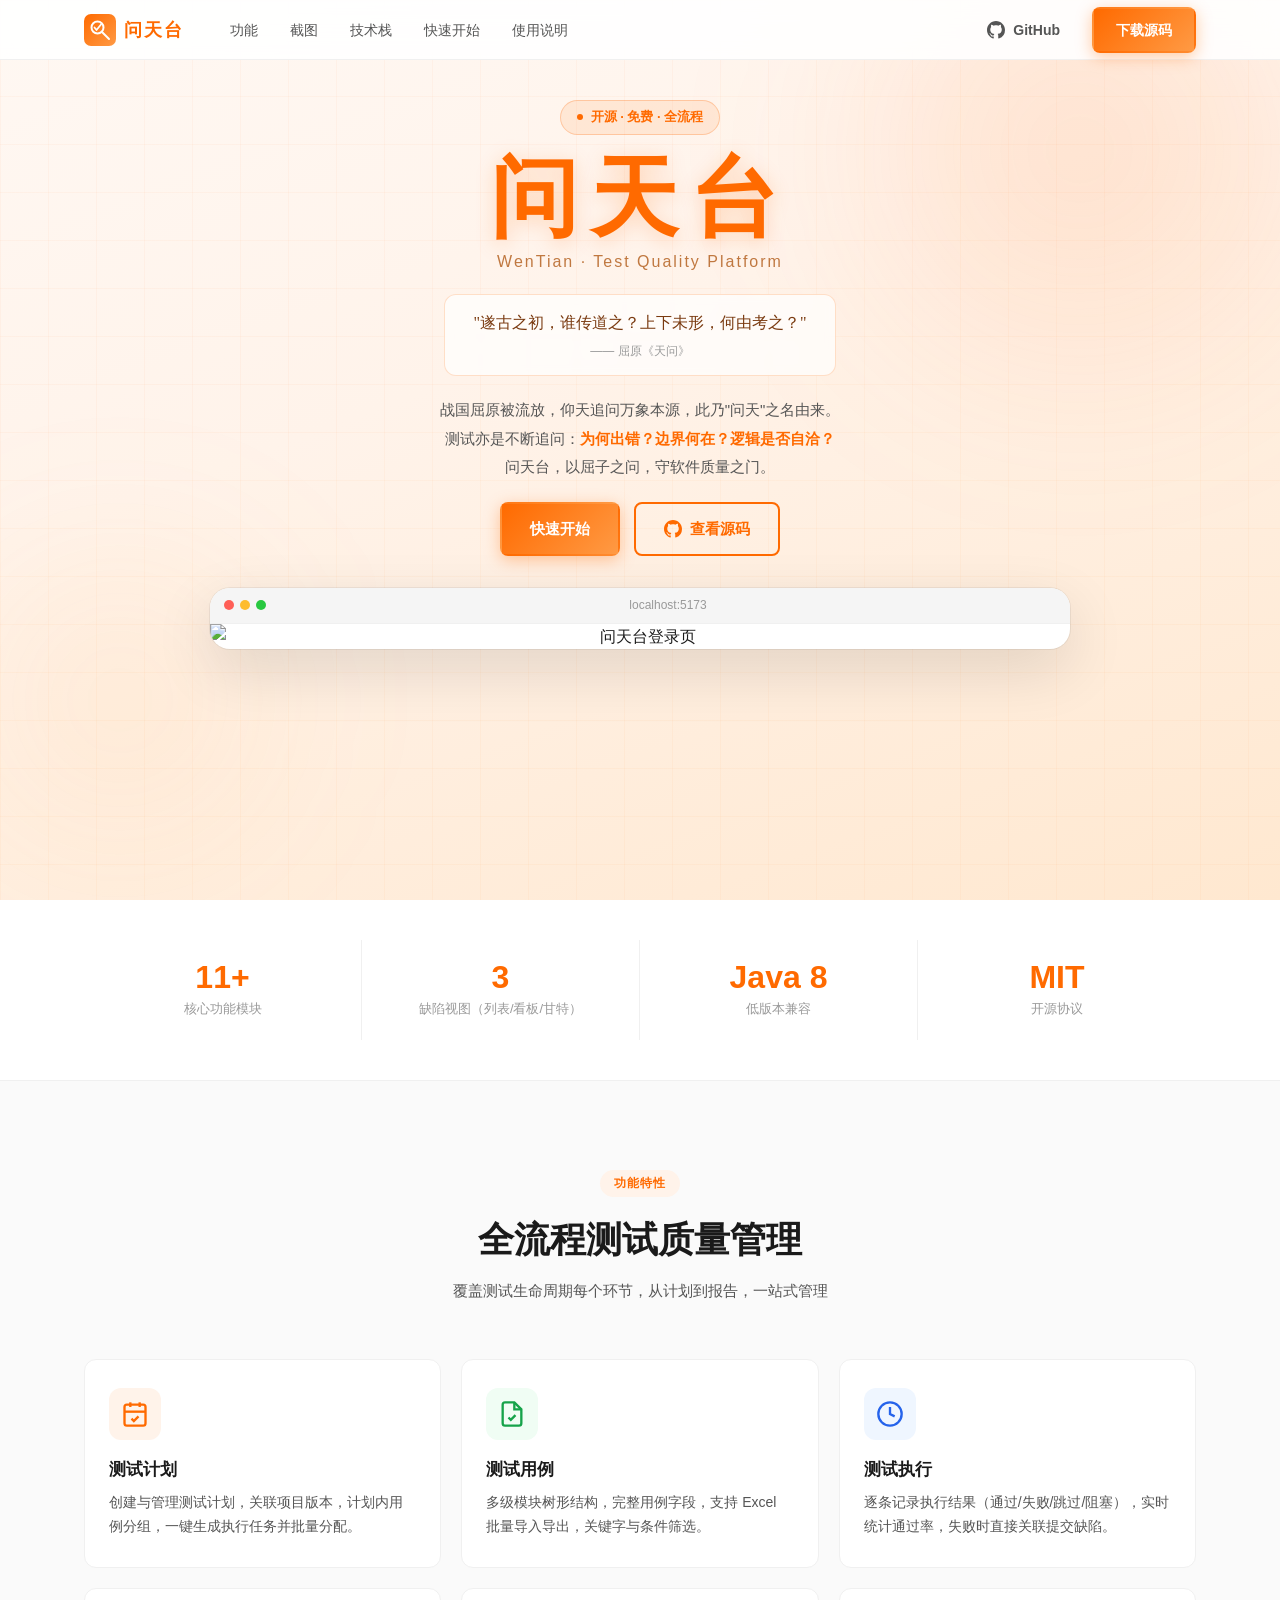
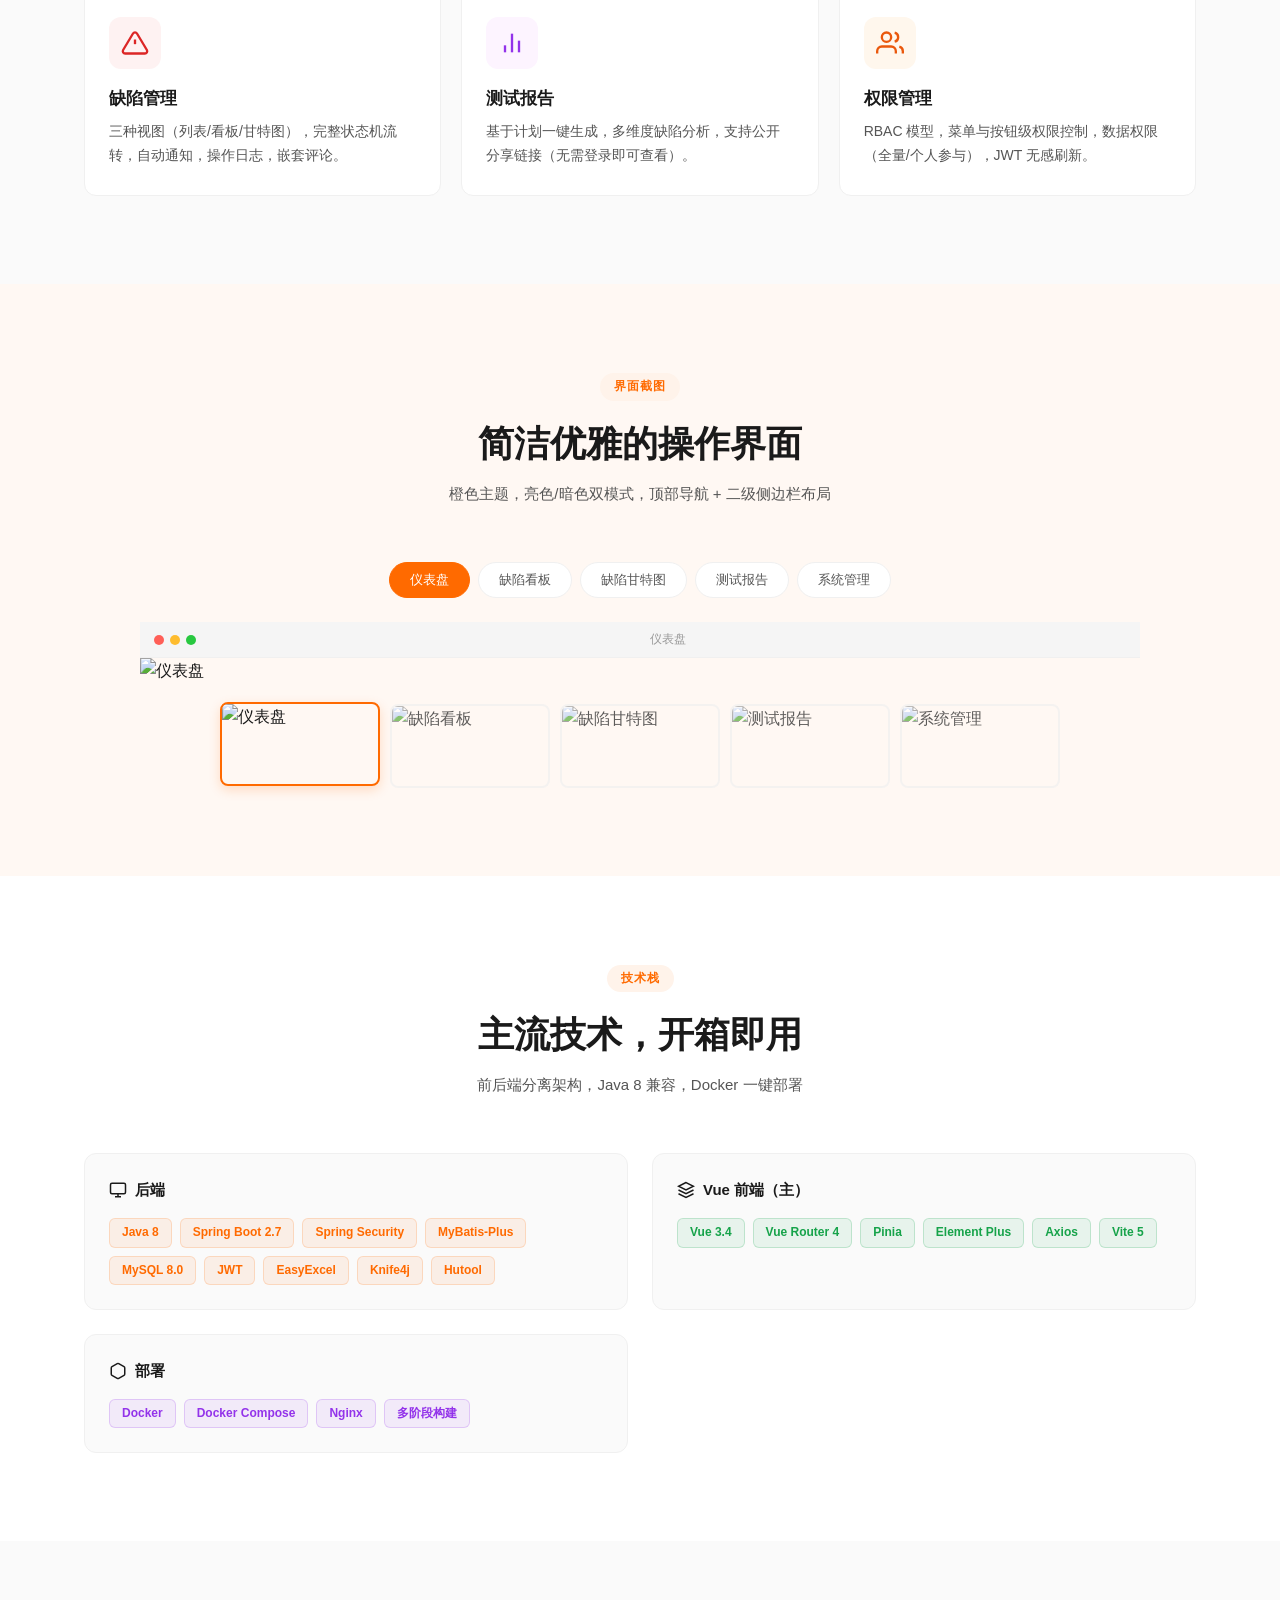
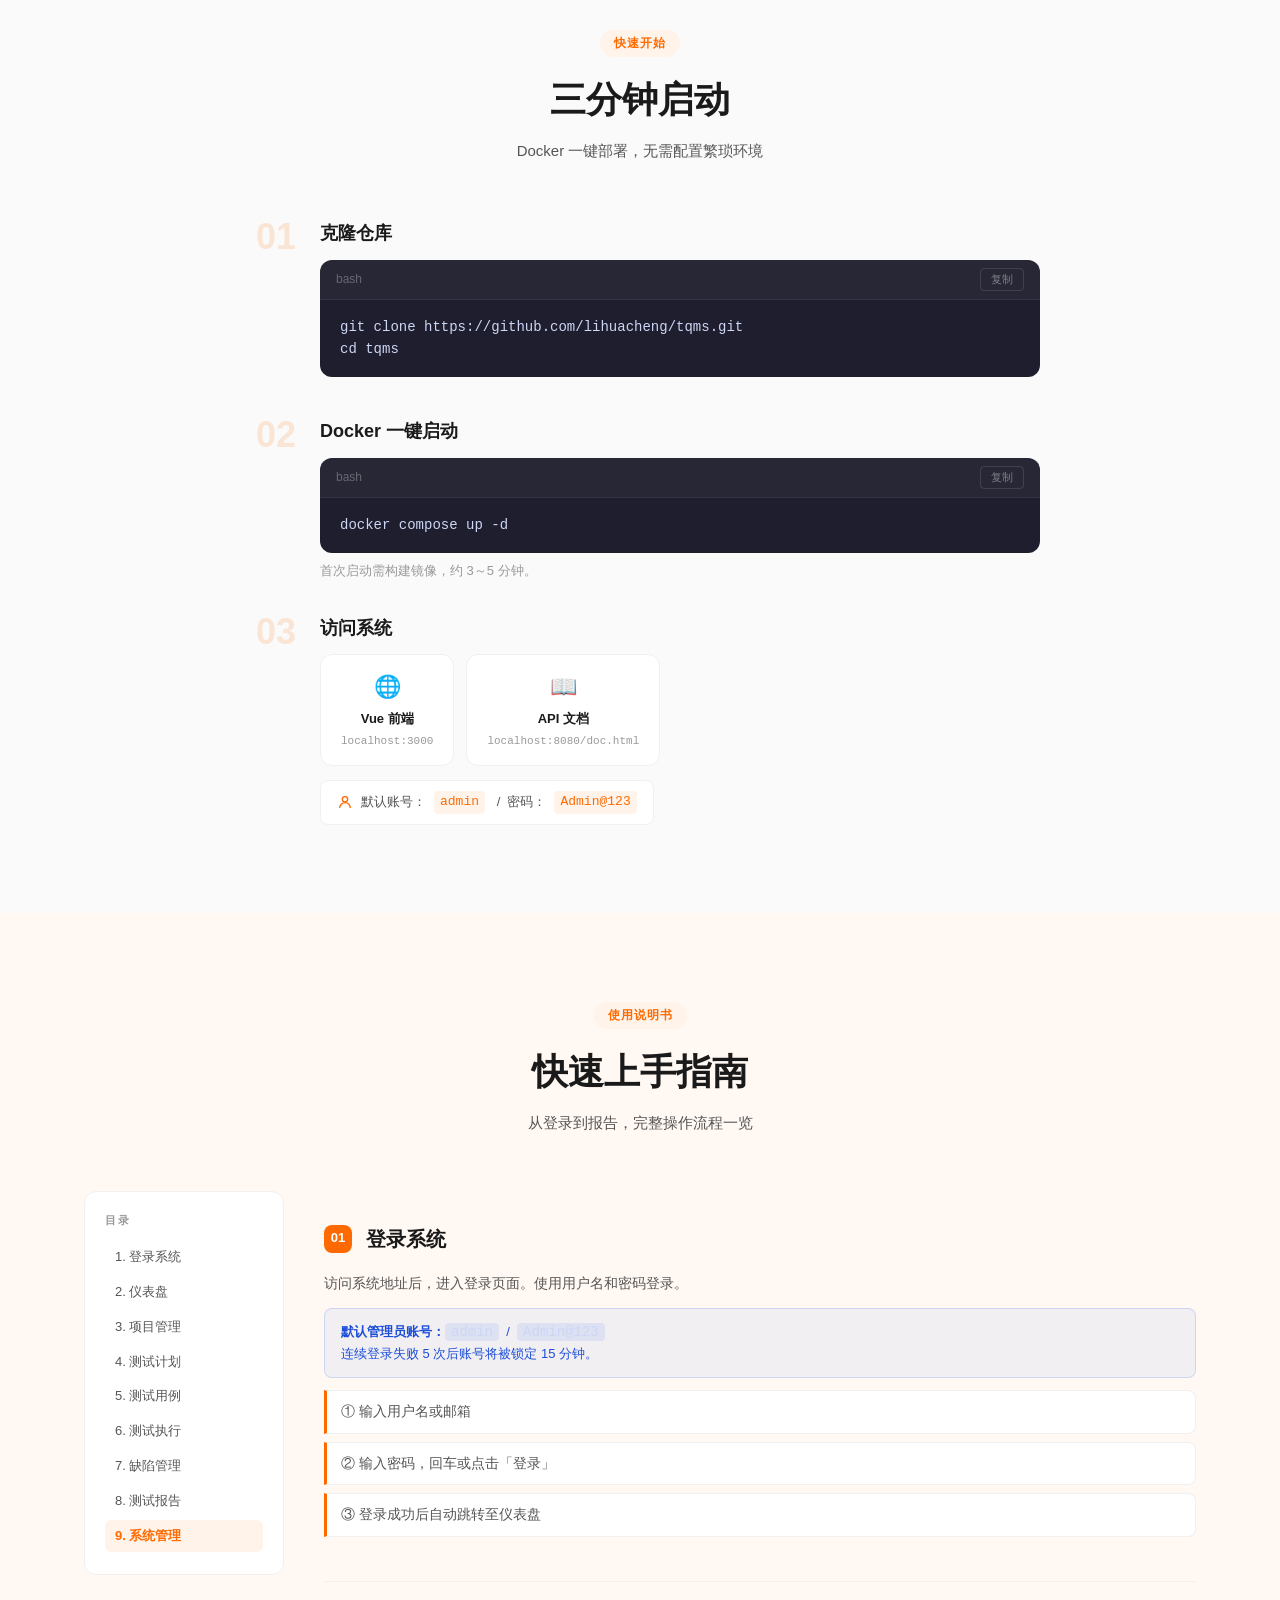
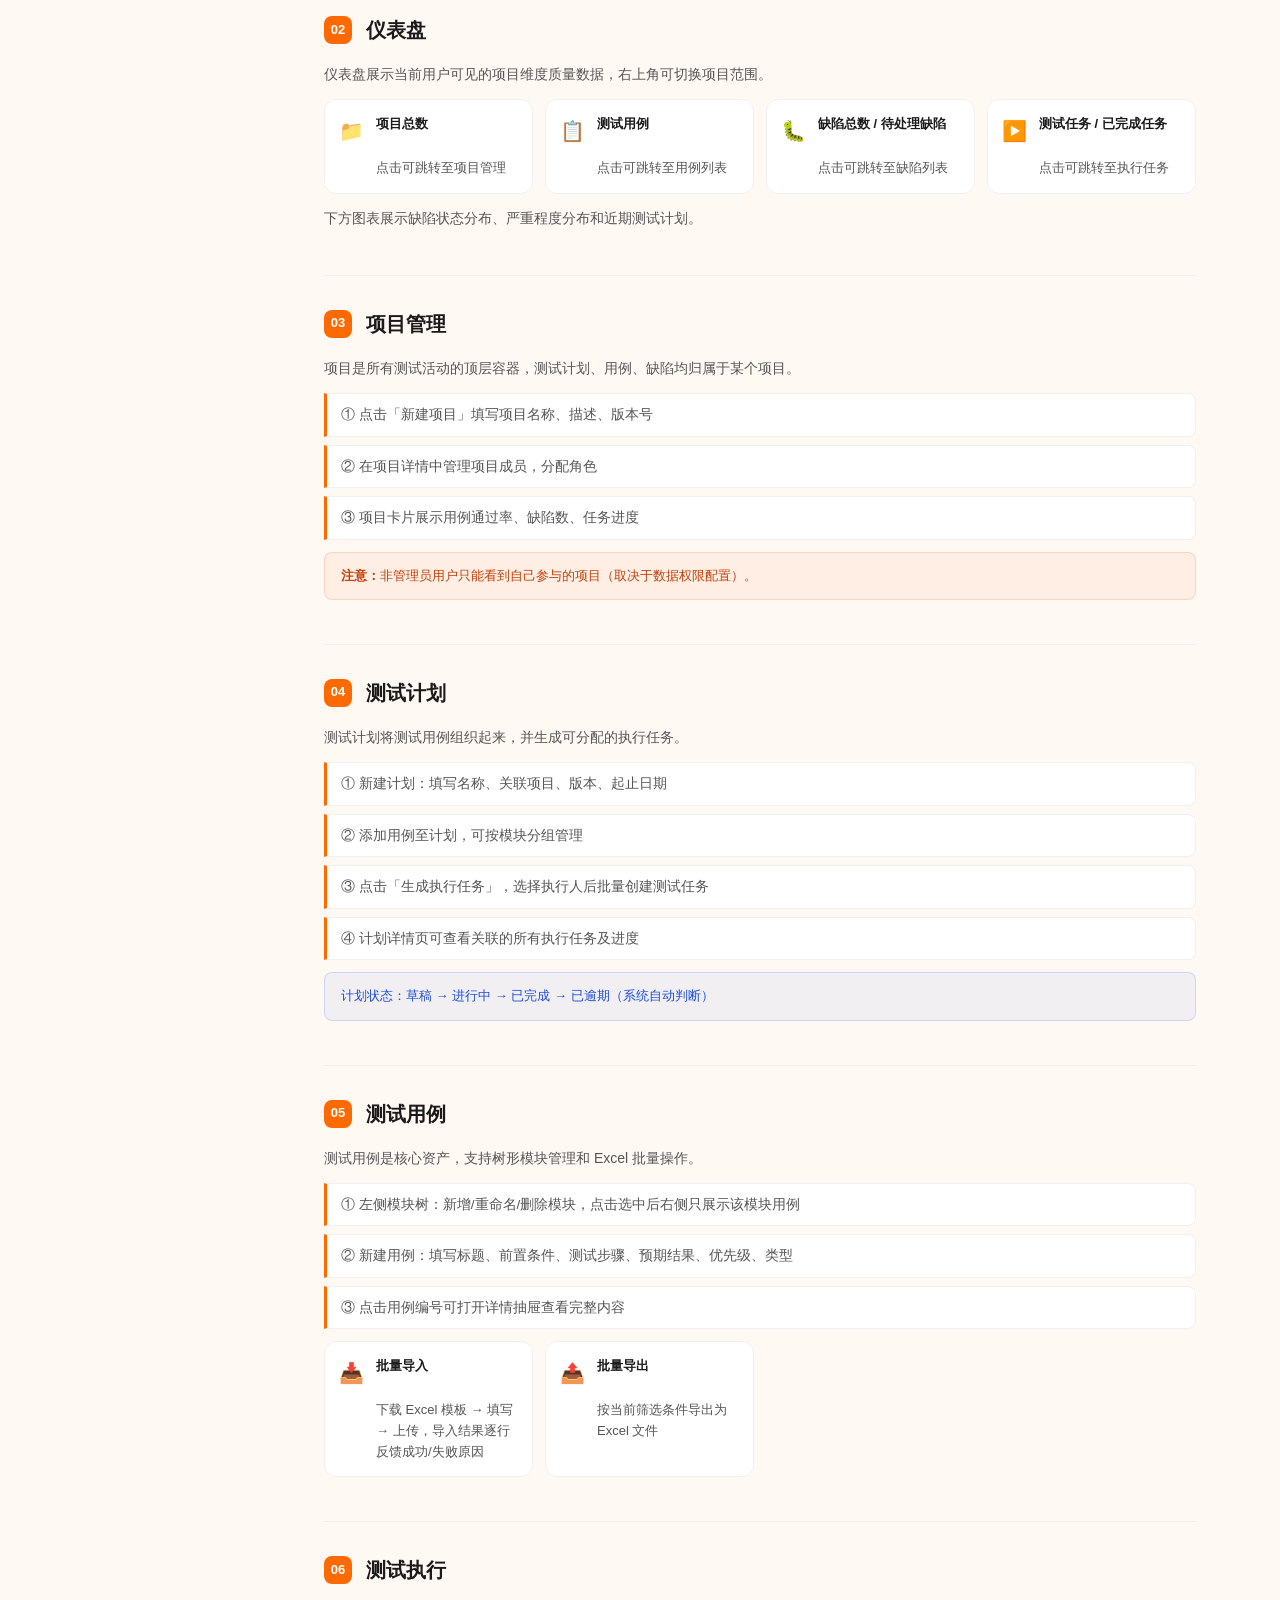
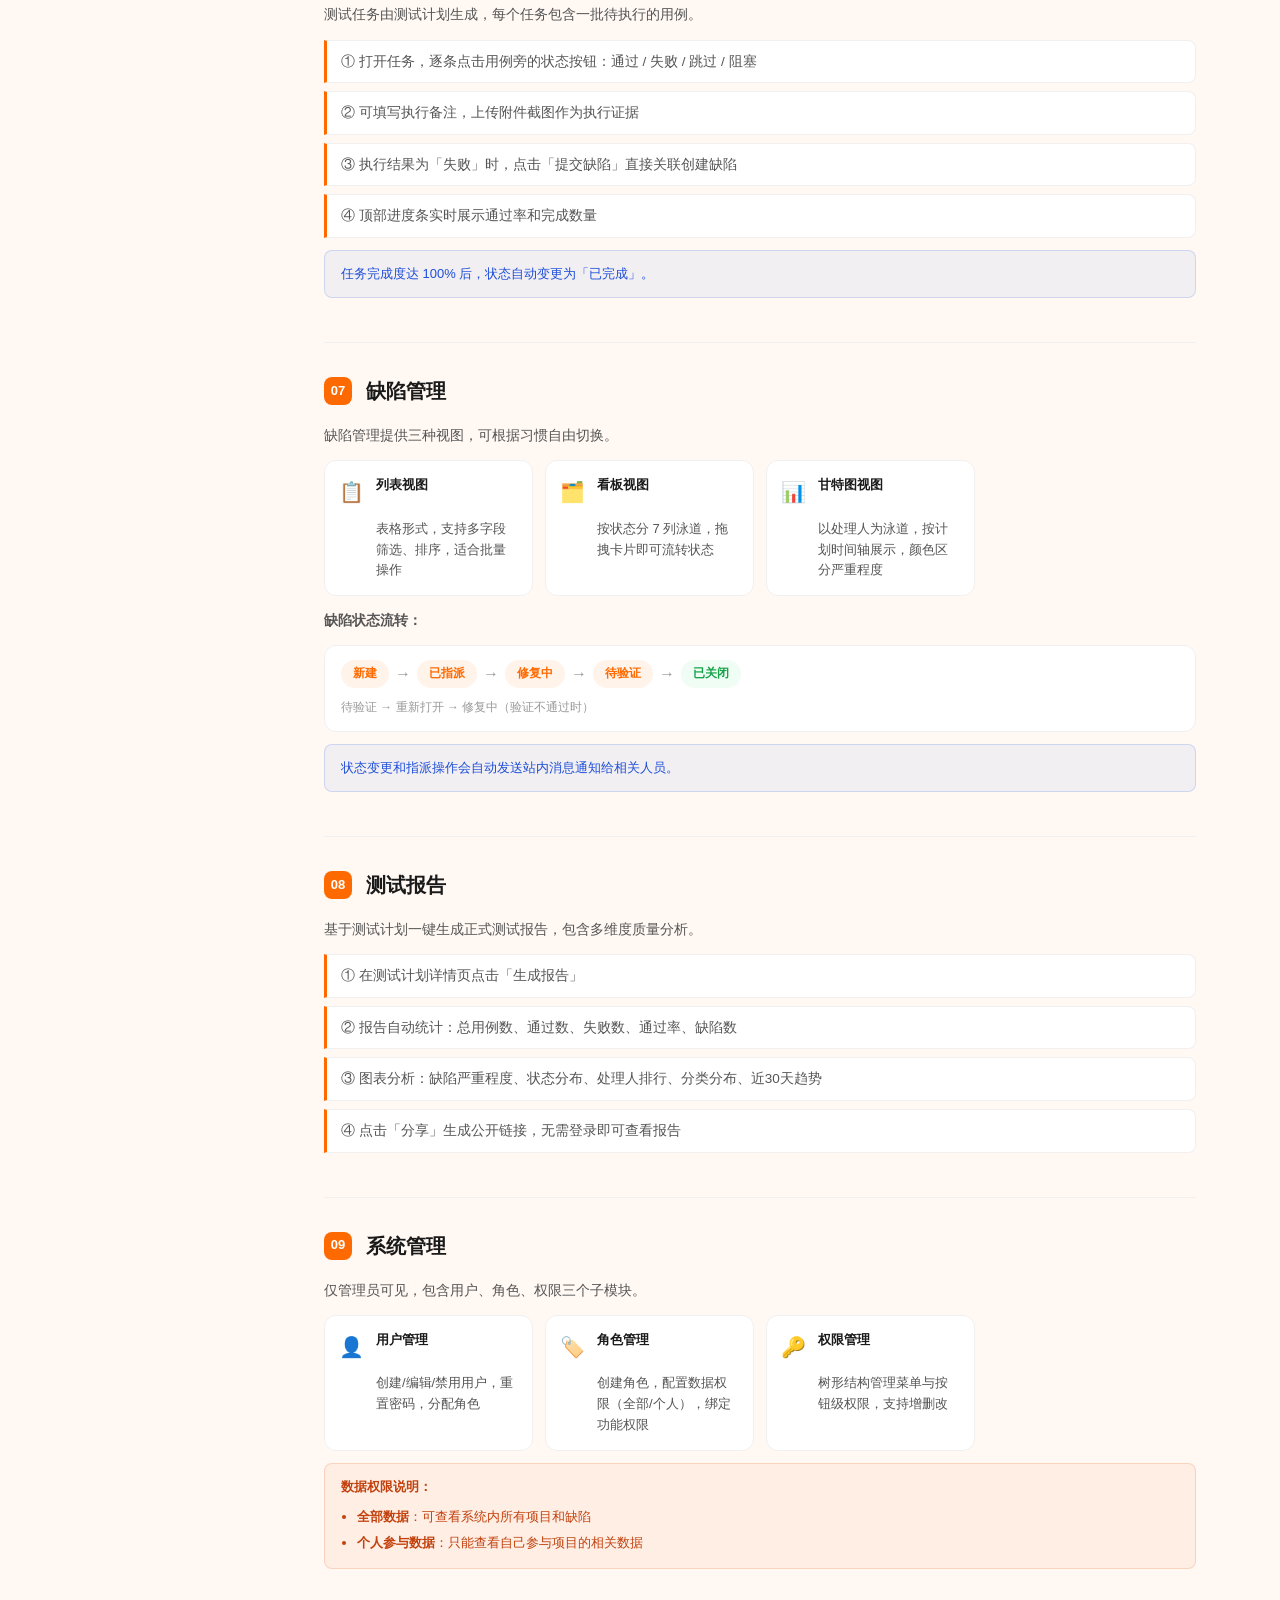
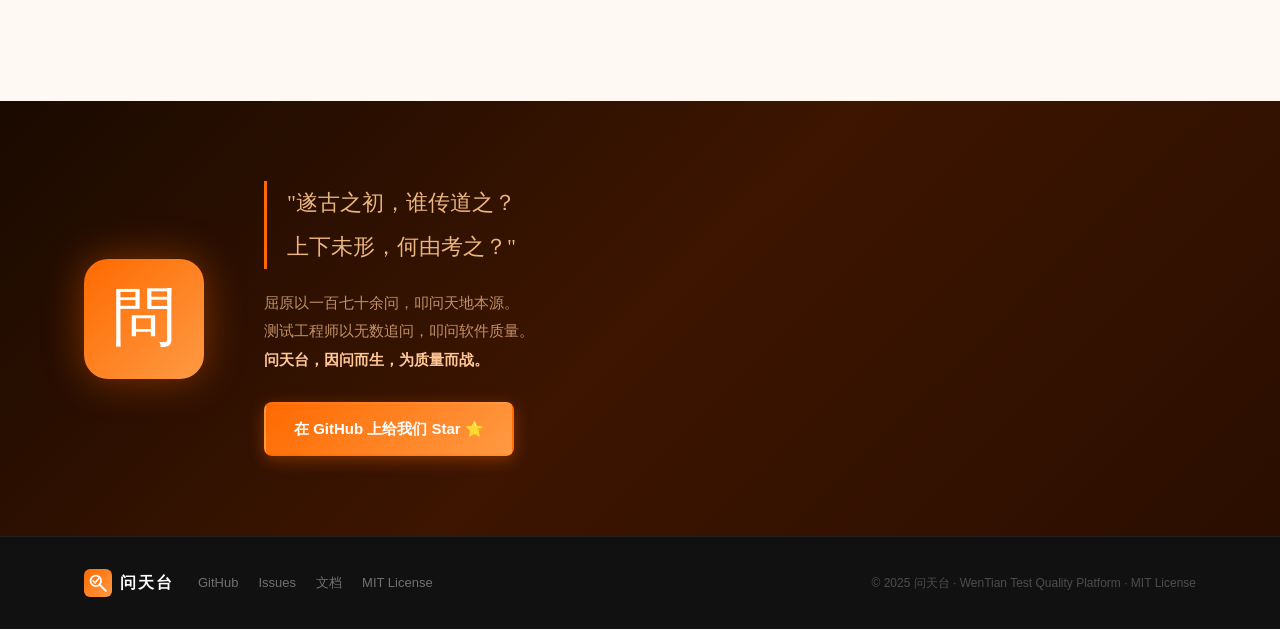
==== commit 9be11c43: "feat: 删除 React 相关内容，新增使用说明书章节 - 删除技术栈中 React 前端分组 - 删除快速开始中 React 前端访问卡片 - 更新技术栈描述文字 - 新增「使用说明书」章节（9" ====
--- a/index.html
+++ b/index.html
@@ -22,6 +22,7 @@
       <li><a href="#screenshots">截图</a></li>
       <li><a href="#stack">技术栈</a></li>
       <li><a href="#quickstart">快速开始</a></li>
+      <li><a href="#manual">使用说明</a></li>
     </ul>
     <div class="nav-actions">
       <a href="https://github.com/lihuacheng/tqms" target="_blank" class="btn btn-ghost">
@@ -223,7 +224,7 @@
     <div class="section-header reveal">
       <span class="section-tag">技术栈</span>
       <h2>主流技术，开箱即用</h2>
-      <p>前后端分离架构，Java 8 兼容，两套前端可按需选择</p>
+      <p>前后端分离架构，Java 8 兼容，Docker 一键部署</p>
     </div>
     <div class="stack-grid">
       <div class="stack-group reveal">
@@ -259,20 +260,6 @@
       </div>
       <div class="stack-group reveal">
         <h3 class="stack-group-title">
-          <svg width="18" height="18" viewBox="0 0 24 24" fill="none" stroke="currentColor" stroke-width="2"><circle cx="12" cy="12" r="10"/><line x1="2" y1="12" x2="22" y2="12"/><path d="M12 2a15.3 15.3 0 0 1 4 10 15.3 15.3 0 0 1-4 10 15.3 15.3 0 0 1-4-10 15.3 15.3 0 0 1 4-10z"/></svg>
-          React 前端（备用）
-        </h3>
-        <div class="stack-items">
-          <span class="stack-badge blue">React 18</span>
-          <span class="stack-badge blue">React Router 6</span>
-          <span class="stack-badge blue">Zustand</span>
-          <span class="stack-badge blue">Ant Design 5</span>
-          <span class="stack-badge blue">Axios</span>
-          <span class="stack-badge blue">Vite 5</span>
-        </div>
-      </div>
-      <div class="stack-group reveal">
-        <h3 class="stack-group-title">
           <svg width="18" height="18" viewBox="0 0 24 24" fill="none" stroke="currentColor" stroke-width="2"><path d="M21 16V8a2 2 0 0 0-1-1.73l-7-4a2 2 0 0 0-2 0l-7 4A2 2 0 0 0 3 8v8a2 2 0 0 0 1 1.73l7 4a2 2 0 0 0 2 0l7-4A2 2 0 0 0 21 16z"/></svg>
           部署
         </h3>
@@ -337,11 +324,6 @@
               <span class="access-label">Vue 前端</span>
               <span class="access-url">localhost:3000</span>
             </a>
-            <a href="http://localhost:5174" target="_blank" class="access-card">
-              <span class="access-icon">⚛️</span>
-              <span class="access-label">React 前端</span>
-              <span class="access-url">localhost:5174</span>
-            </a>
             <a href="http://localhost:8080/doc.html" target="_blank" class="access-card">
               <span class="access-icon">📖</span>
               <span class="access-label">API 文档</span>
@@ -356,6 +338,253 @@
       </div>
 
     </div>
+  </div>
+</section>
+
+<!-- ══ 使用说明书 ════════════════════════════════════════ -->
+<section class="manual" id="manual">
+  <div class="container">
+    <div class="section-header reveal">
+      <span class="section-tag">使用说明书</span>
+      <h2>快速上手指南</h2>
+      <p>从登录到报告，完整操作流程一览</p>
+    </div>
+
+    <div class="manual-layout">
+      <!-- 左侧目录 -->
+      <aside class="manual-toc reveal">
+        <div class="toc-title">目录</div>
+        <ul>
+          <li><a href="#m-login" class="toc-link active">1. 登录系统</a></li>
+          <li><a href="#m-dashboard" class="toc-link">2. 仪表盘</a></li>
+          <li><a href="#m-project" class="toc-link">3. 项目管理</a></li>
+          <li><a href="#m-plan" class="toc-link">4. 测试计划</a></li>
+          <li><a href="#m-case" class="toc-link">5. 测试用例</a></li>
+          <li><a href="#m-task" class="toc-link">6. 测试执行</a></li>
+          <li><a href="#m-defect" class="toc-link">7. 缺陷管理</a></li>
+          <li><a href="#m-report" class="toc-link">8. 测试报告</a></li>
+          <li><a href="#m-system" class="toc-link">9. 系统管理</a></li>
+        </ul>
+      </aside>
+
+      <!-- 右侧内容 -->
+      <div class="manual-content">
+
+        <div class="manual-section reveal" id="m-login">
+          <div class="ms-header">
+            <span class="ms-num">01</span>
+            <h3>登录系统</h3>
+          </div>
+          <div class="ms-body">
+            <p>访问系统地址后，进入登录页面。使用用户名和密码登录。</p>
+            <div class="ms-tip tip-info">
+              <strong>默认管理员账号：</strong><code>admin</code> &nbsp;/&nbsp; <code>Admin@123</code><br/>
+              连续登录失败 5 次后账号将被锁定 15 分钟。
+            </div>
+            <div class="ms-steps">
+              <div class="ms-step">① 输入用户名或邮箱</div>
+              <div class="ms-step">② 输入密码，回车或点击「登录」</div>
+              <div class="ms-step">③ 登录成功后自动跳转至仪表盘</div>
+            </div>
+          </div>
+        </div>
+
+        <div class="manual-section reveal" id="m-dashboard">
+          <div class="ms-header">
+            <span class="ms-num">02</span>
+            <h3>仪表盘</h3>
+          </div>
+          <div class="ms-body">
+            <p>仪表盘展示当前用户可见的项目维度质量数据，右上角可切换项目范围。</p>
+            <div class="ms-card-list">
+              <div class="ms-card">
+                <span class="ms-card-icon">📁</span>
+                <div><strong>项目总数</strong><br/>点击可跳转至项目管理</div>
+              </div>
+              <div class="ms-card">
+                <span class="ms-card-icon">📋</span>
+                <div><strong>测试用例</strong><br/>点击可跳转至用例列表</div>
+              </div>
+              <div class="ms-card">
+                <span class="ms-card-icon">🐛</span>
+                <div><strong>缺陷总数 / 待处理缺陷</strong><br/>点击可跳转至缺陷列表</div>
+              </div>
+              <div class="ms-card">
+                <span class="ms-card-icon">▶️</span>
+                <div><strong>测试任务 / 已完成任务</strong><br/>点击可跳转至执行任务</div>
+              </div>
+            </div>
+            <p>下方图表展示缺陷状态分布、严重程度分布和近期测试计划。</p>
+          </div>
+        </div>
+
+        <div class="manual-section reveal" id="m-project">
+          <div class="ms-header">
+            <span class="ms-num">03</span>
+            <h3>项目管理</h3>
+          </div>
+          <div class="ms-body">
+            <p>项目是所有测试活动的顶层容器，测试计划、用例、缺陷均归属于某个项目。</p>
+            <div class="ms-steps">
+              <div class="ms-step">① 点击「新建项目」填写项目名称、描述、版本号</div>
+              <div class="ms-step">② 在项目详情中管理项目成员，分配角色</div>
+              <div class="ms-step">③ 项目卡片展示用例通过率、缺陷数、任务进度</div>
+            </div>
+            <div class="ms-tip tip-warn">
+              <strong>注意：</strong>非管理员用户只能看到自己参与的项目（取决于数据权限配置）。
+            </div>
+          </div>
+        </div>
+
+        <div class="manual-section reveal" id="m-plan">
+          <div class="ms-header">
+            <span class="ms-num">04</span>
+            <h3>测试计划</h3>
+          </div>
+          <div class="ms-body">
+            <p>测试计划将测试用例组织起来，并生成可分配的执行任务。</p>
+            <div class="ms-steps">
+              <div class="ms-step">① 新建计划：填写名称、关联项目、版本、起止日期</div>
+              <div class="ms-step">② 添加用例至计划，可按模块分组管理</div>
+              <div class="ms-step">③ 点击「生成执行任务」，选择执行人后批量创建测试任务</div>
+              <div class="ms-step">④ 计划详情页可查看关联的所有执行任务及进度</div>
+            </div>
+            <div class="ms-tip tip-info">
+              计划状态：草稿 → 进行中 → 已完成 → 已逾期（系统自动判断）
+            </div>
+          </div>
+        </div>
+
+        <div class="manual-section reveal" id="m-case">
+          <div class="ms-header">
+            <span class="ms-num">05</span>
+            <h3>测试用例</h3>
+          </div>
+          <div class="ms-body">
+            <p>测试用例是核心资产，支持树形模块管理和 Excel 批量操作。</p>
+            <div class="ms-steps">
+              <div class="ms-step">① 左侧模块树：新增/重命名/删除模块，点击选中后右侧只展示该模块用例</div>
+              <div class="ms-step">② 新建用例：填写标题、前置条件、测试步骤、预期结果、优先级、类型</div>
+              <div class="ms-step">③ 点击用例编号可打开详情抽屉查看完整内容</div>
+            </div>
+            <div class="ms-card-list">
+              <div class="ms-card">
+                <span class="ms-card-icon">📥</span>
+                <div><strong>批量导入</strong><br/>下载 Excel 模板 → 填写 → 上传，导入结果逐行反馈成功/失败原因</div>
+              </div>
+              <div class="ms-card">
+                <span class="ms-card-icon">📤</span>
+                <div><strong>批量导出</strong><br/>按当前筛选条件导出为 Excel 文件</div>
+              </div>
+            </div>
+          </div>
+        </div>
+
+        <div class="manual-section reveal" id="m-task">
+          <div class="ms-header">
+            <span class="ms-num">06</span>
+            <h3>测试执行</h3>
+          </div>
+          <div class="ms-body">
+            <p>测试任务由测试计划生成，每个任务包含一批待执行的用例。</p>
+            <div class="ms-steps">
+              <div class="ms-step">① 打开任务，逐条点击用例旁的状态按钮：通过 / 失败 / 跳过 / 阻塞</div>
+              <div class="ms-step">② 可填写执行备注，上传附件截图作为执行证据</div>
+              <div class="ms-step">③ 执行结果为「失败」时，点击「提交缺陷」直接关联创建缺陷</div>
+              <div class="ms-step">④ 顶部进度条实时展示通过率和完成数量</div>
+            </div>
+            <div class="ms-tip tip-info">
+              任务完成度达 100% 后，状态自动变更为「已完成」。
+            </div>
+          </div>
+        </div>
+
+        <div class="manual-section reveal" id="m-defect">
+          <div class="ms-header">
+            <span class="ms-num">07</span>
+            <h3>缺陷管理</h3>
+          </div>
+          <div class="ms-body">
+            <p>缺陷管理提供三种视图，可根据习惯自由切换。</p>
+            <div class="ms-card-list">
+              <div class="ms-card">
+                <span class="ms-card-icon">📋</span>
+                <div><strong>列表视图</strong><br/>表格形式，支持多字段筛选、排序，适合批量操作</div>
+              </div>
+              <div class="ms-card">
+                <span class="ms-card-icon">🗂️</span>
+                <div><strong>看板视图</strong><br/>按状态分 7 列泳道，拖拽卡片即可流转状态</div>
+              </div>
+              <div class="ms-card">
+                <span class="ms-card-icon">📊</span>
+                <div><strong>甘特图视图</strong><br/>以处理人为泳道，按计划时间轴展示，颜色区分严重程度</div>
+              </div>
+            </div>
+            <p style="margin-top:12px"><strong>缺陷状态流转：</strong></p>
+            <div class="ms-flow">
+              <span class="flow-node">新建</span><span class="flow-arrow">→</span>
+              <span class="flow-node">已指派</span><span class="flow-arrow">→</span>
+              <span class="flow-node">修复中</span><span class="flow-arrow">→</span>
+              <span class="flow-node">待验证</span><span class="flow-arrow">→</span>
+              <span class="flow-node green">已关闭</span>
+              <br/>
+              <span class="flow-note">待验证 → 重新打开 → 修复中（验证不通过时）</span>
+            </div>
+            <div class="ms-tip tip-info" style="margin-top:12px">
+              状态变更和指派操作会自动发送站内消息通知给相关人员。
+            </div>
+          </div>
+        </div>
+
+        <div class="manual-section reveal" id="m-report">
+          <div class="ms-header">
+            <span class="ms-num">08</span>
+            <h3>测试报告</h3>
+          </div>
+          <div class="ms-body">
+            <p>基于测试计划一键生成正式测试报告，包含多维度质量分析。</p>
+            <div class="ms-steps">
+              <div class="ms-step">① 在测试计划详情页点击「生成报告」</div>
+              <div class="ms-step">② 报告自动统计：总用例数、通过数、失败数、通过率、缺陷数</div>
+              <div class="ms-step">③ 图表分析：缺陷严重程度、状态分布、处理人排行、分类分布、近30天趋势</div>
+              <div class="ms-step">④ 点击「分享」生成公开链接，无需登录即可查看报告</div>
+            </div>
+          </div>
+        </div>
+
+        <div class="manual-section reveal" id="m-system">
+          <div class="ms-header">
+            <span class="ms-num">09</span>
+            <h3>系统管理</h3>
+          </div>
+          <div class="ms-body">
+            <p>仅管理员可见，包含用户、角色、权限三个子模块。</p>
+            <div class="ms-card-list">
+              <div class="ms-card">
+                <span class="ms-card-icon">👤</span>
+                <div><strong>用户管理</strong><br/>创建/编辑/禁用用户，重置密码，分配角色</div>
+              </div>
+              <div class="ms-card">
+                <span class="ms-card-icon">🏷️</span>
+                <div><strong>角色管理</strong><br/>创建角色，配置数据权限（全部/个人），绑定功能权限</div>
+              </div>
+              <div class="ms-card">
+                <span class="ms-card-icon">🔑</span>
+                <div><strong>权限管理</strong><br/>树形结构管理菜单与按钮级权限，支持增删改</div>
+              </div>
+            </div>
+            <div class="ms-tip tip-warn">
+              <strong>数据权限说明：</strong>
+              <ul style="margin:6px 0 0 16px;line-height:2">
+                <li><strong>全部数据</strong>：可查看系统内所有项目和缺陷</li>
+                <li><strong>个人参与数据</strong>：只能查看自己参与项目的相关数据</li>
+              </ul>
+            </div>
+          </div>
+        </div>
+
+      </div><!-- /manual-content -->
+    </div><!-- /manual-layout -->
   </div>
 </section>
 
--- a/css/style.css
+++ b/css/style.css
@@ -682,8 +682,186 @@
   transform: translateY(0);
 }
 
+/* ══ 使用说明书 ══════════════════════════════════════ */
+.manual { background: var(--bg-warm); }
+
+.manual-layout {
+  display: grid;
+  grid-template-columns: 200px 1fr;
+  gap: 40px;
+  align-items: start;
+}
+
+/* 目录 */
+.manual-toc {
+  position: sticky;
+  top: 76px;
+  background: var(--bg);
+  border: 1px solid var(--border);
+  border-radius: var(--radius);
+  padding: 20px;
+}
+.toc-title {
+  font-size: 11px;
+  font-weight: 700;
+  color: var(--text-muted);
+  letter-spacing: 1.5px;
+  text-transform: uppercase;
+  margin-bottom: 12px;
+}
+.manual-toc ul { list-style: none; }
+.manual-toc li { margin: 2px 0; }
+.toc-link {
+  display: block;
+  padding: 6px 10px;
+  border-radius: 6px;
+  font-size: 13px;
+  color: var(--text-sub);
+  transition: all .15s;
+}
+.toc-link:hover, .toc-link.active {
+  color: var(--accent);
+  background: var(--accent-bg);
+  font-weight: 600;
+}
+
+/* 内容区 */
+.manual-content { display: flex; flex-direction: column; gap: 0; }
+
+.manual-section {
+  padding: 32px 0;
+  border-bottom: 1px solid var(--border);
+}
+.manual-section:last-child { border-bottom: none; }
+
+.ms-header {
+  display: flex;
+  align-items: center;
+  gap: 14px;
+  margin-bottom: 16px;
+}
+.ms-num {
+  font-size: 13px;
+  font-weight: 800;
+  color: #fff;
+  background: var(--accent);
+  width: 28px; height: 28px;
+  border-radius: 8px;
+  display: flex;
+  align-items: center;
+  justify-content: center;
+  flex-shrink: 0;
+  letter-spacing: 0;
+}
+.ms-header h3 {
+  font-size: 20px;
+  font-weight: 700;
+  color: var(--text);
+}
+
+.ms-body p {
+  font-size: 14px;
+  color: var(--text-sub);
+  line-height: 1.8;
+  margin-bottom: 12px;
+}
+
+/* 步骤列表 */
+.ms-steps {
+  display: flex;
+  flex-direction: column;
+  gap: 8px;
+  margin: 12px 0;
+}
+.ms-step {
+  padding: 10px 14px;
+  background: var(--bg);
+  border: 1px solid var(--border);
+  border-left: 3px solid var(--accent);
+  border-radius: 0 8px 8px 0;
+  font-size: 13.5px;
+  color: var(--text-sub);
+  line-height: 1.6;
+}
+
+/* 提示框 */
+.ms-tip {
+  padding: 12px 16px;
+  border-radius: 8px;
+  font-size: 13px;
+  line-height: 1.7;
+  margin: 12px 0;
+}
+.tip-info {
+  background: rgba(37,99,235,.06);
+  border: 1px solid rgba(37,99,235,.18);
+  color: #1d4ed8;
+}
+.tip-info code { background: rgba(37,99,235,.1); padding: 1px 6px; border-radius: 4px; }
+.tip-warn {
+  background: rgba(234,88,12,.06);
+  border: 1px solid rgba(234,88,12,.18);
+  color: #c2410c;
+}
+
+/* 卡片列表 */
+.ms-card-list {
+  display: grid;
+  grid-template-columns: repeat(auto-fill, minmax(200px, 1fr));
+  gap: 12px;
+  margin: 12px 0;
+}
+.ms-card {
+  display: flex;
+  gap: 12px;
+  padding: 14px;
+  background: var(--bg);
+  border: 1px solid var(--border);
+  border-radius: var(--radius);
+  font-size: 13px;
+  color: var(--text-sub);
+  line-height: 1.6;
+}
+.ms-card-icon { font-size: 20px; flex-shrink: 0; margin-top: 1px; }
+.ms-card strong { color: var(--text); display: block; margin-bottom: 2px; }
+
+/* 状态流转 */
+.ms-flow {
+  display: flex;
+  align-items: center;
+  flex-wrap: wrap;
+  gap: 6px;
+  padding: 14px 16px;
+  background: var(--bg);
+  border: 1px solid var(--border);
+  border-radius: var(--radius);
+  font-size: 13px;
+  margin: 8px 0;
+}
+.flow-node {
+  padding: 4px 12px;
+  background: var(--accent-bg);
+  color: var(--accent);
+  border-radius: 20px;
+  font-weight: 600;
+  font-size: 12px;
+}
+.flow-node.green { background: #f0fdf4; color: #16a34a; }
+.flow-arrow { color: var(--text-muted); font-size: 16px; }
+.flow-note {
+  width: 100%;
+  font-size: 12px;
+  color: var(--text-muted);
+  margin-top: 4px;
+}
+
 /* ══ 响应式 ══════════════════════════════════════════ */
 @media (max-width: 900px) {
+  .manual-layout { grid-template-columns: 1fr; }
+  .manual-toc { position: static; display: flex; flex-wrap: wrap; gap: 6px; padding: 14px; }
+  .manual-toc ul { display: flex; flex-wrap: wrap; gap: 6px; }
+  .toc-title { width: 100%; margin-bottom: 4px; }
+  .toc-link { padding: 4px 10px; border: 1px solid var(--border); }
   .features-grid { grid-template-columns: repeat(2, 1fr); }
   .stack-grid { grid-template-columns: 1fr; }
   .stats-grid { grid-template-columns: repeat(2, 1fr); }
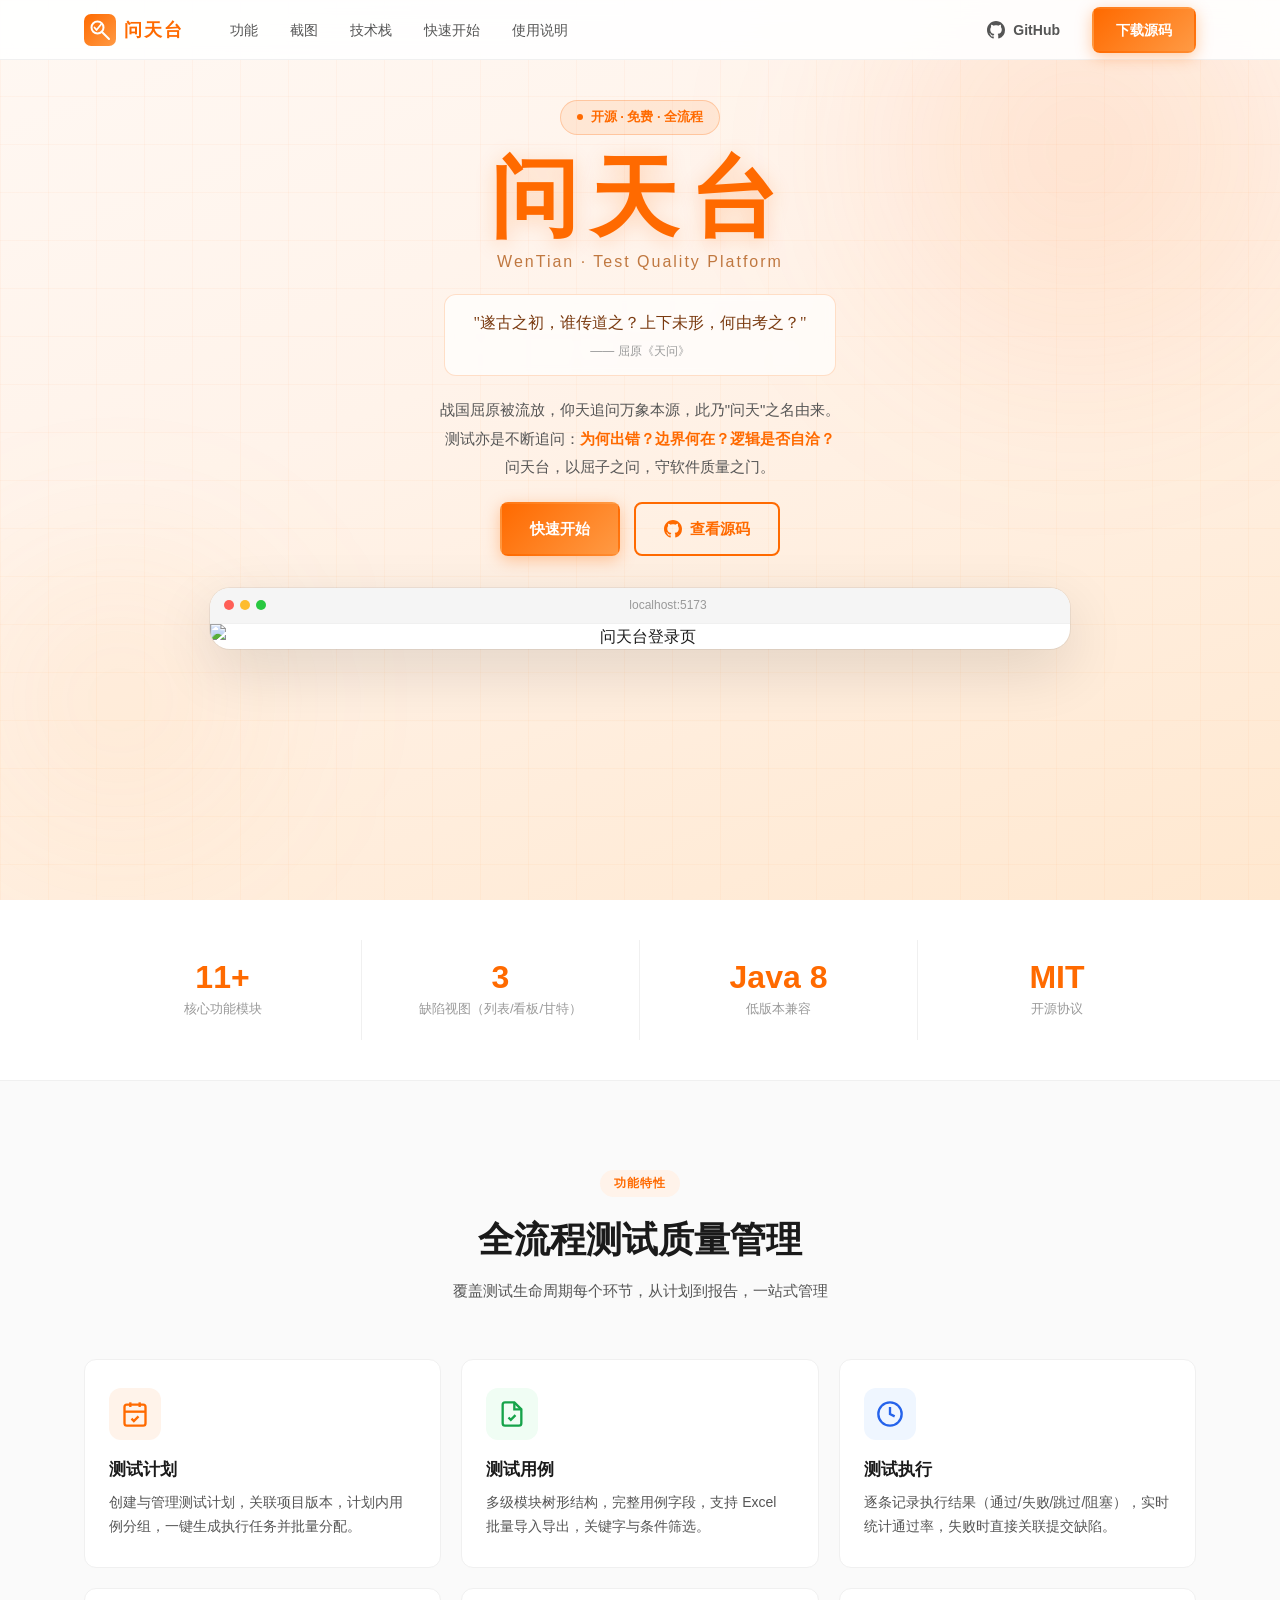
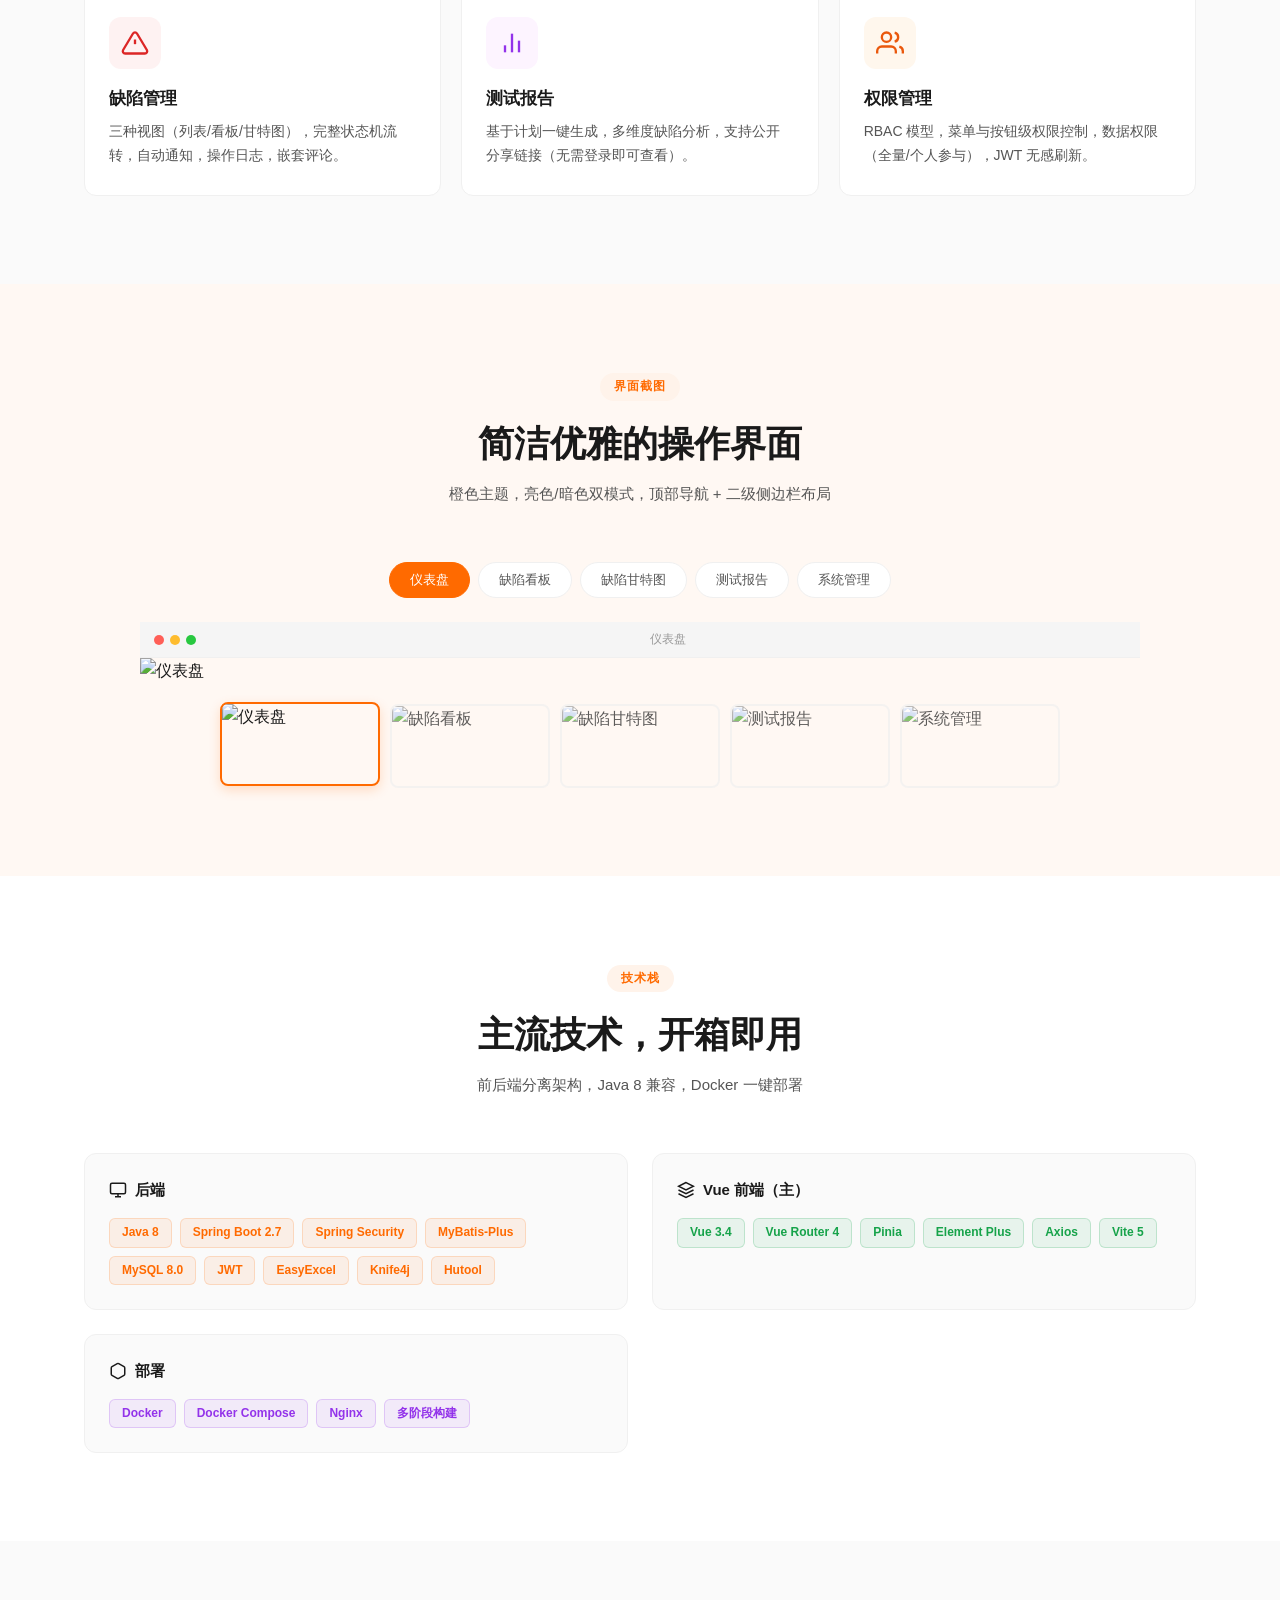
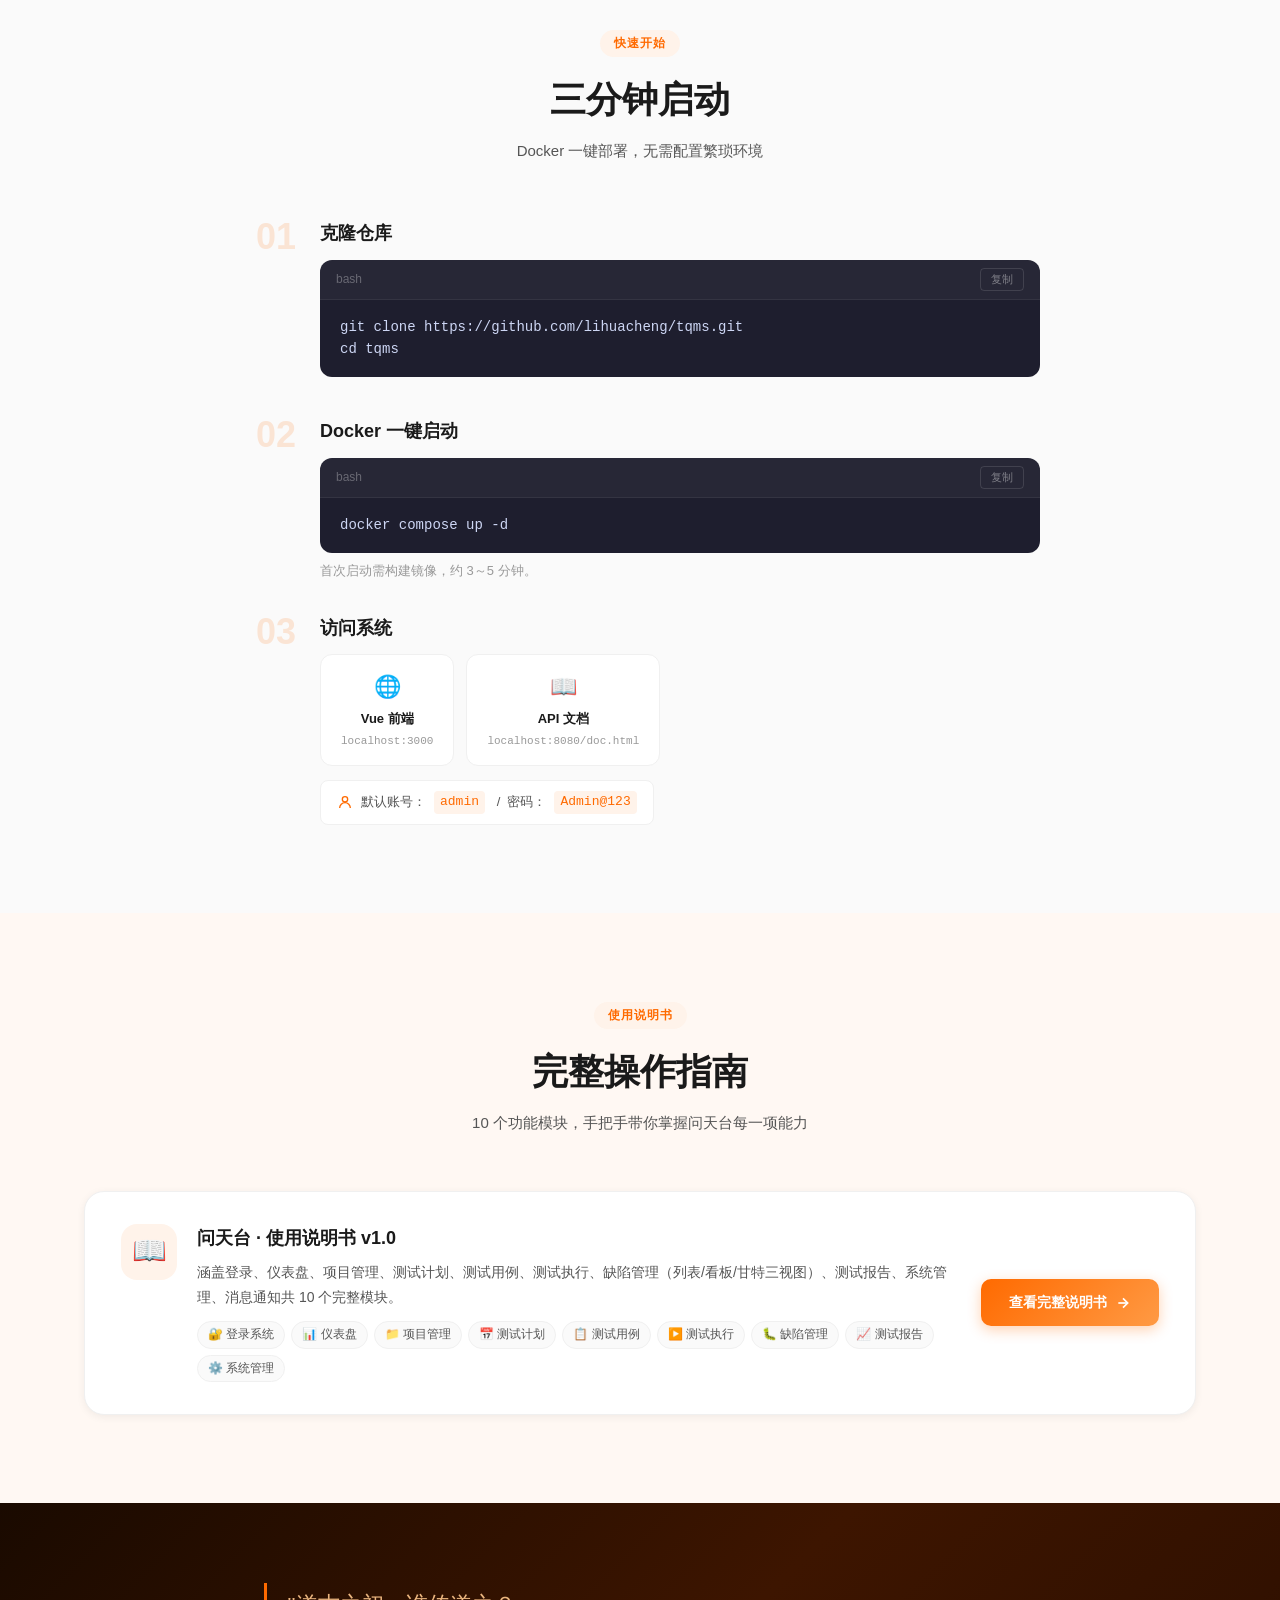
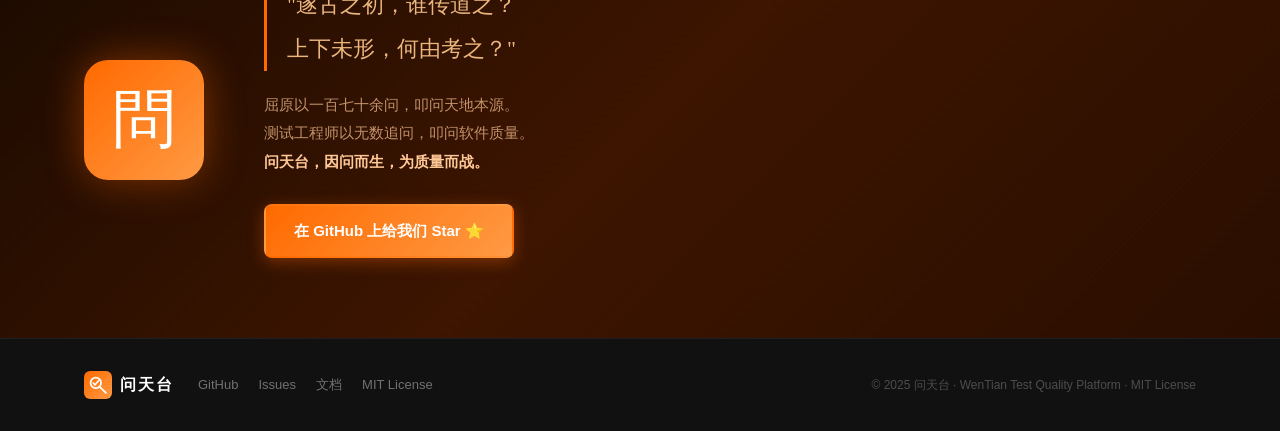
==== commit a426a049: "feat: 使用说明书独立为 manual.html，官网入口卡片化 - 新增 manual.html：完整的使用说明书页面，含固定侧边导航、10 个功能模块章节、缺陷管理三视图（列表/看板/甘特）T" ====
--- a/index.html
+++ b/index.html
@@ -341,252 +341,35 @@
   </div>
 </section>
 
-<!-- ══ 使用说明书 ════════════════════════════════════════ -->
-<section class="manual" id="manual">
+<!-- ══ 使用说明书入口 ═════════════════════════════════════ -->
+<section class="manual-entry" id="manual">
   <div class="container">
     <div class="section-header reveal">
       <span class="section-tag">使用说明书</span>
-      <h2>快速上手指南</h2>
-      <p>从登录到报告，完整操作流程一览</p>
-    </div>
-
-    <div class="manual-layout">
-      <!-- 左侧目录 -->
-      <aside class="manual-toc reveal">
-        <div class="toc-title">目录</div>
-        <ul>
-          <li><a href="#m-login" class="toc-link active">1. 登录系统</a></li>
-          <li><a href="#m-dashboard" class="toc-link">2. 仪表盘</a></li>
-          <li><a href="#m-project" class="toc-link">3. 项目管理</a></li>
-          <li><a href="#m-plan" class="toc-link">4. 测试计划</a></li>
-          <li><a href="#m-case" class="toc-link">5. 测试用例</a></li>
-          <li><a href="#m-task" class="toc-link">6. 测试执行</a></li>
-          <li><a href="#m-defect" class="toc-link">7. 缺陷管理</a></li>
-          <li><a href="#m-report" class="toc-link">8. 测试报告</a></li>
-          <li><a href="#m-system" class="toc-link">9. 系统管理</a></li>
-        </ul>
-      </aside>
-
-      <!-- 右侧内容 -->
-      <div class="manual-content">
-
-        <div class="manual-section reveal" id="m-login">
-          <div class="ms-header">
-            <span class="ms-num">01</span>
-            <h3>登录系统</h3>
+      <h2>完整操作指南</h2>
+      <p>10 个功能模块，手把手带你掌握问天台每一项能力</p>
+    </div>
+    <div class="manual-entry-card reveal">
+      <div class="me-left">
+        <div class="me-icon">📖</div>
+        <div class="me-info">
+          <h3>问天台 · 使用说明书 v1.0</h3>
+          <p>涵盖登录、仪表盘、项目管理、测试计划、测试用例、测试执行、缺陷管理（列表/看板/甘特三视图）、测试报告、系统管理、消息通知共 10 个完整模块。</p>
+          <div class="me-tags">
+            <span>🔐 登录系统</span><span>📊 仪表盘</span><span>📁 项目管理</span>
+            <span>📅 测试计划</span><span>📋 测试用例</span><span>▶️ 测试执行</span>
+            <span>🐛 缺陷管理</span><span>📈 测试报告</span><span>⚙️ 系统管理</span>
           </div>
-          <div class="ms-body">
-            <p>访问系统地址后，进入登录页面。使用用户名和密码登录。</p>
-            <div class="ms-tip tip-info">
-              <strong>默认管理员账号：</strong><code>admin</code> &nbsp;/&nbsp; <code>Admin@123</code><br/>
-              连续登录失败 5 次后账号将被锁定 15 分钟。
-            </div>
-            <div class="ms-steps">
-              <div class="ms-step">① 输入用户名或邮箱</div>
-              <div class="ms-step">② 输入密码，回车或点击「登录」</div>
-              <div class="ms-step">③ 登录成功后自动跳转至仪表盘</div>
-            </div>
-          </div>
-        </div>
-
-        <div class="manual-section reveal" id="m-dashboard">
-          <div class="ms-header">
-            <span class="ms-num">02</span>
-            <h3>仪表盘</h3>
-          </div>
-          <div class="ms-body">
-            <p>仪表盘展示当前用户可见的项目维度质量数据，右上角可切换项目范围。</p>
-            <div class="ms-card-list">
-              <div class="ms-card">
-                <span class="ms-card-icon">📁</span>
-                <div><strong>项目总数</strong><br/>点击可跳转至项目管理</div>
-              </div>
-              <div class="ms-card">
-                <span class="ms-card-icon">📋</span>
-                <div><strong>测试用例</strong><br/>点击可跳转至用例列表</div>
-              </div>
-              <div class="ms-card">
-                <span class="ms-card-icon">🐛</span>
-                <div><strong>缺陷总数 / 待处理缺陷</strong><br/>点击可跳转至缺陷列表</div>
-              </div>
-              <div class="ms-card">
-                <span class="ms-card-icon">▶️</span>
-                <div><strong>测试任务 / 已完成任务</strong><br/>点击可跳转至执行任务</div>
-              </div>
-            </div>
-            <p>下方图表展示缺陷状态分布、严重程度分布和近期测试计划。</p>
-          </div>
-        </div>
-
-        <div class="manual-section reveal" id="m-project">
-          <div class="ms-header">
-            <span class="ms-num">03</span>
-            <h3>项目管理</h3>
-          </div>
-          <div class="ms-body">
-            <p>项目是所有测试活动的顶层容器，测试计划、用例、缺陷均归属于某个项目。</p>
-            <div class="ms-steps">
-              <div class="ms-step">① 点击「新建项目」填写项目名称、描述、版本号</div>
-              <div class="ms-step">② 在项目详情中管理项目成员，分配角色</div>
-              <div class="ms-step">③ 项目卡片展示用例通过率、缺陷数、任务进度</div>
-            </div>
-            <div class="ms-tip tip-warn">
-              <strong>注意：</strong>非管理员用户只能看到自己参与的项目（取决于数据权限配置）。
-            </div>
-          </div>
-        </div>
-
-        <div class="manual-section reveal" id="m-plan">
-          <div class="ms-header">
-            <span class="ms-num">04</span>
-            <h3>测试计划</h3>
-          </div>
-          <div class="ms-body">
-            <p>测试计划将测试用例组织起来，并生成可分配的执行任务。</p>
-            <div class="ms-steps">
-              <div class="ms-step">① 新建计划：填写名称、关联项目、版本、起止日期</div>
-              <div class="ms-step">② 添加用例至计划，可按模块分组管理</div>
-              <div class="ms-step">③ 点击「生成执行任务」，选择执行人后批量创建测试任务</div>
-              <div class="ms-step">④ 计划详情页可查看关联的所有执行任务及进度</div>
-            </div>
-            <div class="ms-tip tip-info">
-              计划状态：草稿 → 进行中 → 已完成 → 已逾期（系统自动判断）
-            </div>
-          </div>
-        </div>
-
-        <div class="manual-section reveal" id="m-case">
-          <div class="ms-header">
-            <span class="ms-num">05</span>
-            <h3>测试用例</h3>
-          </div>
-          <div class="ms-body">
-            <p>测试用例是核心资产，支持树形模块管理和 Excel 批量操作。</p>
-            <div class="ms-steps">
-              <div class="ms-step">① 左侧模块树：新增/重命名/删除模块，点击选中后右侧只展示该模块用例</div>
-              <div class="ms-step">② 新建用例：填写标题、前置条件、测试步骤、预期结果、优先级、类型</div>
-              <div class="ms-step">③ 点击用例编号可打开详情抽屉查看完整内容</div>
-            </div>
-            <div class="ms-card-list">
-              <div class="ms-card">
-                <span class="ms-card-icon">📥</span>
-                <div><strong>批量导入</strong><br/>下载 Excel 模板 → 填写 → 上传，导入结果逐行反馈成功/失败原因</div>
-              </div>
-              <div class="ms-card">
-                <span class="ms-card-icon">📤</span>
-                <div><strong>批量导出</strong><br/>按当前筛选条件导出为 Excel 文件</div>
-              </div>
-            </div>
-          </div>
-        </div>
-
-        <div class="manual-section reveal" id="m-task">
-          <div class="ms-header">
-            <span class="ms-num">06</span>
-            <h3>测试执行</h3>
-          </div>
-          <div class="ms-body">
-            <p>测试任务由测试计划生成，每个任务包含一批待执行的用例。</p>
-            <div class="ms-steps">
-              <div class="ms-step">① 打开任务，逐条点击用例旁的状态按钮：通过 / 失败 / 跳过 / 阻塞</div>
-              <div class="ms-step">② 可填写执行备注，上传附件截图作为执行证据</div>
-              <div class="ms-step">③ 执行结果为「失败」时，点击「提交缺陷」直接关联创建缺陷</div>
-              <div class="ms-step">④ 顶部进度条实时展示通过率和完成数量</div>
-            </div>
-            <div class="ms-tip tip-info">
-              任务完成度达 100% 后，状态自动变更为「已完成」。
-            </div>
-          </div>
-        </div>
-
-        <div class="manual-section reveal" id="m-defect">
-          <div class="ms-header">
-            <span class="ms-num">07</span>
-            <h3>缺陷管理</h3>
-          </div>
-          <div class="ms-body">
-            <p>缺陷管理提供三种视图，可根据习惯自由切换。</p>
-            <div class="ms-card-list">
-              <div class="ms-card">
-                <span class="ms-card-icon">📋</span>
-                <div><strong>列表视图</strong><br/>表格形式，支持多字段筛选、排序，适合批量操作</div>
-              </div>
-              <div class="ms-card">
-                <span class="ms-card-icon">🗂️</span>
-                <div><strong>看板视图</strong><br/>按状态分 7 列泳道，拖拽卡片即可流转状态</div>
-              </div>
-              <div class="ms-card">
-                <span class="ms-card-icon">📊</span>
-                <div><strong>甘特图视图</strong><br/>以处理人为泳道，按计划时间轴展示，颜色区分严重程度</div>
-              </div>
-            </div>
-            <p style="margin-top:12px"><strong>缺陷状态流转：</strong></p>
-            <div class="ms-flow">
-              <span class="flow-node">新建</span><span class="flow-arrow">→</span>
-              <span class="flow-node">已指派</span><span class="flow-arrow">→</span>
-              <span class="flow-node">修复中</span><span class="flow-arrow">→</span>
-              <span class="flow-node">待验证</span><span class="flow-arrow">→</span>
-              <span class="flow-node green">已关闭</span>
-              <br/>
-              <span class="flow-note">待验证 → 重新打开 → 修复中（验证不通过时）</span>
-            </div>
-            <div class="ms-tip tip-info" style="margin-top:12px">
-              状态变更和指派操作会自动发送站内消息通知给相关人员。
-            </div>
-          </div>
-        </div>
-
-        <div class="manual-section reveal" id="m-report">
-          <div class="ms-header">
-            <span class="ms-num">08</span>
-            <h3>测试报告</h3>
-          </div>
-          <div class="ms-body">
-            <p>基于测试计划一键生成正式测试报告，包含多维度质量分析。</p>
-            <div class="ms-steps">
-              <div class="ms-step">① 在测试计划详情页点击「生成报告」</div>
-              <div class="ms-step">② 报告自动统计：总用例数、通过数、失败数、通过率、缺陷数</div>
-              <div class="ms-step">③ 图表分析：缺陷严重程度、状态分布、处理人排行、分类分布、近30天趋势</div>
-              <div class="ms-step">④ 点击「分享」生成公开链接，无需登录即可查看报告</div>
-            </div>
-          </div>
-        </div>
-
-        <div class="manual-section reveal" id="m-system">
-          <div class="ms-header">
-            <span class="ms-num">09</span>
-            <h3>系统管理</h3>
-          </div>
-          <div class="ms-body">
-            <p>仅管理员可见，包含用户、角色、权限三个子模块。</p>
-            <div class="ms-card-list">
-              <div class="ms-card">
-                <span class="ms-card-icon">👤</span>
-                <div><strong>用户管理</strong><br/>创建/编辑/禁用用户，重置密码，分配角色</div>
-              </div>
-              <div class="ms-card">
-                <span class="ms-card-icon">🏷️</span>
-                <div><strong>角色管理</strong><br/>创建角色，配置数据权限（全部/个人），绑定功能权限</div>
-              </div>
-              <div class="ms-card">
-                <span class="ms-card-icon">🔑</span>
-                <div><strong>权限管理</strong><br/>树形结构管理菜单与按钮级权限，支持增删改</div>
-              </div>
-            </div>
-            <div class="ms-tip tip-warn">
-              <strong>数据权限说明：</strong>
-              <ul style="margin:6px 0 0 16px;line-height:2">
-                <li><strong>全部数据</strong>：可查看系统内所有项目和缺陷</li>
-                <li><strong>个人参与数据</strong>：只能查看自己参与项目的相关数据</li>
-              </ul>
-            </div>
-          </div>
-        </div>
-
-      </div><!-- /manual-content -->
-    </div><!-- /manual-layout -->
-  </div>
-</section>
+        </div>
+      </div>
+      <a href="manual.html" class="me-btn">
+        查看完整说明书
+        <svg width="16" height="16" viewBox="0 0 24 24" fill="none" stroke="currentColor" stroke-width="2.5"><line x1="5" y1="12" x2="19" y2="12"/><polyline points="12,5 19,12 12,19"/></svg>
+      </a>
+    </div>
+  </div>
+</section>
+
 
 <!-- ══ 典故 CTA ══════════════════════════════════════════ -->
 <section class="lore-cta">
--- a/css/style.css
+++ b/css/style.css
@@ -682,186 +682,85 @@
   transform: translateY(0);
 }
 
-/* ══ 使用说明书 ══════════════════════════════════════ */
-.manual { background: var(--bg-warm); }
-
-.manual-layout {
-  display: grid;
-  grid-template-columns: 200px 1fr;
-  gap: 40px;
-  align-items: start;
-}
-
-/* 目录 */
-.manual-toc {
-  position: sticky;
-  top: 76px;
+/* ══ 使用说明书入口 ══════════════════════════════════ */
+.manual-entry { background: var(--bg-warm); }
+
+.manual-entry-card {
+  display: flex;
+  align-items: center;
+  justify-content: space-between;
+  gap: 32px;
   background: var(--bg);
   border: 1px solid var(--border);
-  border-radius: var(--radius);
-  padding: 20px;
-}
-.toc-title {
-  font-size: 11px;
-  font-weight: 700;
-  color: var(--text-muted);
-  letter-spacing: 1.5px;
-  text-transform: uppercase;
+  border-radius: var(--radius-lg);
+  padding: 32px 36px;
+  box-shadow: var(--shadow-sm);
+  transition: box-shadow .2s, border-color .2s;
+}
+.manual-entry-card:hover {
+  box-shadow: var(--shadow-md);
+  border-color: rgba(255,106,0,.2);
+}
+.me-left {
+  display: flex;
+  gap: 20px;
+  align-items: flex-start;
+  flex: 1;
+}
+.me-icon {
+  width: 56px; height: 56px;
+  background: var(--accent-bg);
+  border-radius: 16px;
+  display: flex; align-items: center; justify-content: center;
+  font-size: 28px;
+  flex-shrink: 0;
+}
+.me-info h3 {
+  font-size: 18px;
+  font-weight: 800;
+  color: var(--text);
+  margin-bottom: 8px;
+}
+.me-info p {
+  font-size: 14px;
+  color: var(--text-sub);
+  line-height: 1.75;
   margin-bottom: 12px;
 }
-.manual-toc ul { list-style: none; }
-.manual-toc li { margin: 2px 0; }
-.toc-link {
-  display: block;
-  padding: 6px 10px;
-  border-radius: 6px;
-  font-size: 13px;
-  color: var(--text-sub);
-  transition: all .15s;
-}
-.toc-link:hover, .toc-link.active {
-  color: var(--accent);
-  background: var(--accent-bg);
-  font-weight: 600;
-}
-
-/* 内容区 */
-.manual-content { display: flex; flex-direction: column; gap: 0; }
-
-.manual-section {
-  padding: 32px 0;
-  border-bottom: 1px solid var(--border);
-}
-.manual-section:last-child { border-bottom: none; }
-
-.ms-header {
-  display: flex;
-  align-items: center;
-  gap: 14px;
-  margin-bottom: 16px;
-}
-.ms-num {
-  font-size: 13px;
-  font-weight: 800;
-  color: #fff;
-  background: var(--accent);
-  width: 28px; height: 28px;
-  border-radius: 8px;
-  display: flex;
-  align-items: center;
-  justify-content: center;
-  flex-shrink: 0;
-  letter-spacing: 0;
-}
-.ms-header h3 {
-  font-size: 20px;
-  font-weight: 700;
-  color: var(--text);
-}
-
-.ms-body p {
-  font-size: 14px;
-  color: var(--text-sub);
-  line-height: 1.8;
-  margin-bottom: 12px;
-}
-
-/* 步骤列表 */
-.ms-steps {
-  display: flex;
-  flex-direction: column;
-  gap: 8px;
-  margin: 12px 0;
-}
-.ms-step {
-  padding: 10px 14px;
-  background: var(--bg);
-  border: 1px solid var(--border);
-  border-left: 3px solid var(--accent);
-  border-radius: 0 8px 8px 0;
-  font-size: 13.5px;
-  color: var(--text-sub);
-  line-height: 1.6;
-}
-
-/* 提示框 */
-.ms-tip {
-  padding: 12px 16px;
-  border-radius: 8px;
-  font-size: 13px;
-  line-height: 1.7;
-  margin: 12px 0;
-}
-.tip-info {
-  background: rgba(37,99,235,.06);
-  border: 1px solid rgba(37,99,235,.18);
-  color: #1d4ed8;
-}
-.tip-info code { background: rgba(37,99,235,.1); padding: 1px 6px; border-radius: 4px; }
-.tip-warn {
-  background: rgba(234,88,12,.06);
-  border: 1px solid rgba(234,88,12,.18);
-  color: #c2410c;
-}
-
-/* 卡片列表 */
-.ms-card-list {
-  display: grid;
-  grid-template-columns: repeat(auto-fill, minmax(200px, 1fr));
-  gap: 12px;
-  margin: 12px 0;
-}
-.ms-card {
-  display: flex;
-  gap: 12px;
-  padding: 14px;
-  background: var(--bg);
-  border: 1px solid var(--border);
-  border-radius: var(--radius);
-  font-size: 13px;
-  color: var(--text-sub);
-  line-height: 1.6;
-}
-.ms-card-icon { font-size: 20px; flex-shrink: 0; margin-top: 1px; }
-.ms-card strong { color: var(--text); display: block; margin-bottom: 2px; }
-
-/* 状态流转 */
-.ms-flow {
-  display: flex;
-  align-items: center;
+.me-tags {
+  display: flex;
   flex-wrap: wrap;
   gap: 6px;
-  padding: 14px 16px;
-  background: var(--bg);
+}
+.me-tags span {
+  padding: 3px 10px;
+  background: var(--bg-soft);
   border: 1px solid var(--border);
-  border-radius: var(--radius);
-  font-size: 13px;
-  margin: 8px 0;
-}
-.flow-node {
-  padding: 4px 12px;
-  background: var(--accent-bg);
-  color: var(--accent);
   border-radius: 20px;
-  font-weight: 600;
   font-size: 12px;
-}
-.flow-node.green { background: #f0fdf4; color: #16a34a; }
-.flow-arrow { color: var(--text-muted); font-size: 16px; }
-.flow-note {
-  width: 100%;
-  font-size: 12px;
-  color: var(--text-muted);
-  margin-top: 4px;
-}
+  color: var(--text-sub);
+}
+.me-btn {
+  display: inline-flex;
+  align-items: center;
+  gap: 8px;
+  padding: 12px 28px;
+  background: linear-gradient(135deg, var(--accent), var(--accent-light));
+  color: #fff;
+  border-radius: 10px;
+  font-size: 14px;
+  font-weight: 700;
+  white-space: nowrap;
+  box-shadow: 0 4px 14px rgba(255,106,0,.3);
+  transition: transform .15s, box-shadow .15s;
+  flex-shrink: 0;
+}
+.me-btn:hover { transform: translateY(-2px); box-shadow: 0 6px 20px rgba(255,106,0,.4); }
 
 /* ══ 响应式 ══════════════════════════════════════════ */
 @media (max-width: 900px) {
-  .manual-layout { grid-template-columns: 1fr; }
-  .manual-toc { position: static; display: flex; flex-wrap: wrap; gap: 6px; padding: 14px; }
-  .manual-toc ul { display: flex; flex-wrap: wrap; gap: 6px; }
-  .toc-title { width: 100%; margin-bottom: 4px; }
-  .toc-link { padding: 4px 10px; border: 1px solid var(--border); }
+  .manual-entry-card { flex-direction: column; gap: 20px; padding: 24px 20px; }
+  .me-btn { width: 100%; justify-content: center; }
   .features-grid { grid-template-columns: repeat(2, 1fr); }
   .stack-grid { grid-template-columns: 1fr; }
   .stats-grid { grid-template-columns: repeat(2, 1fr); }
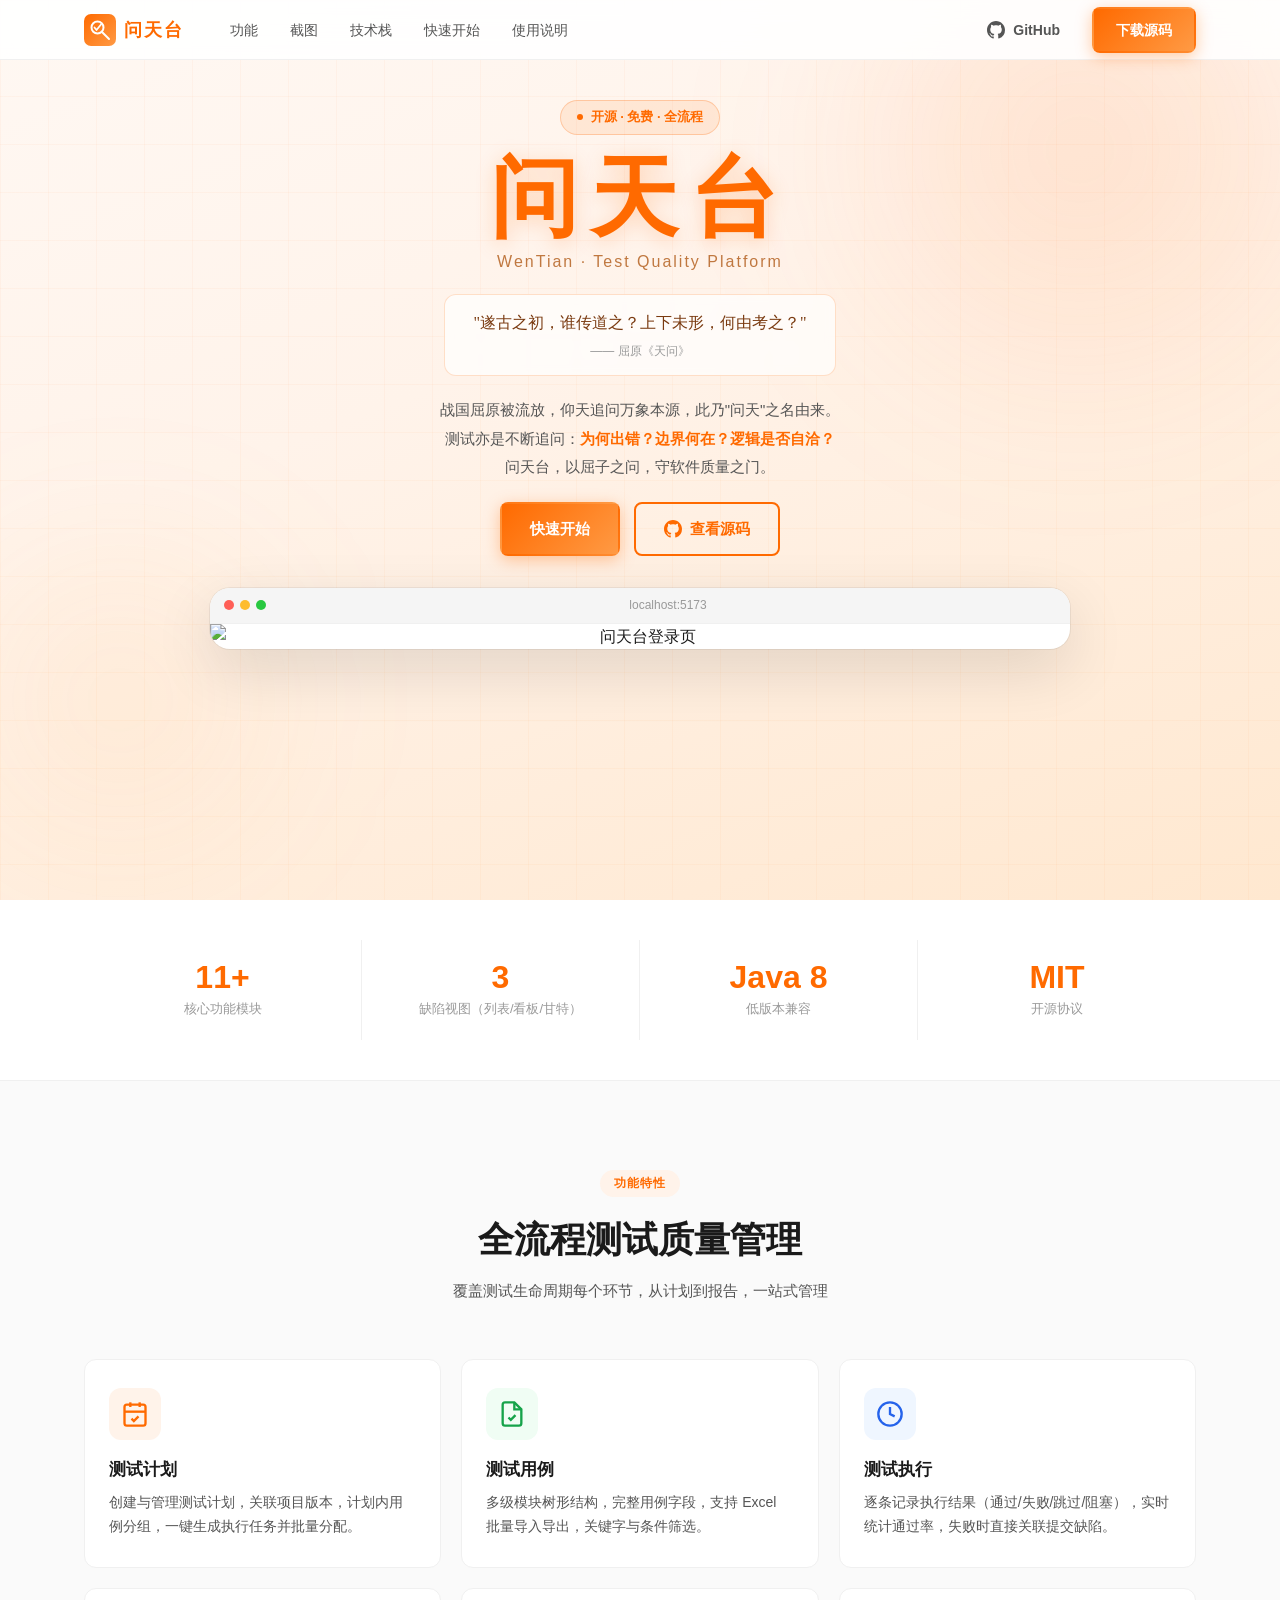
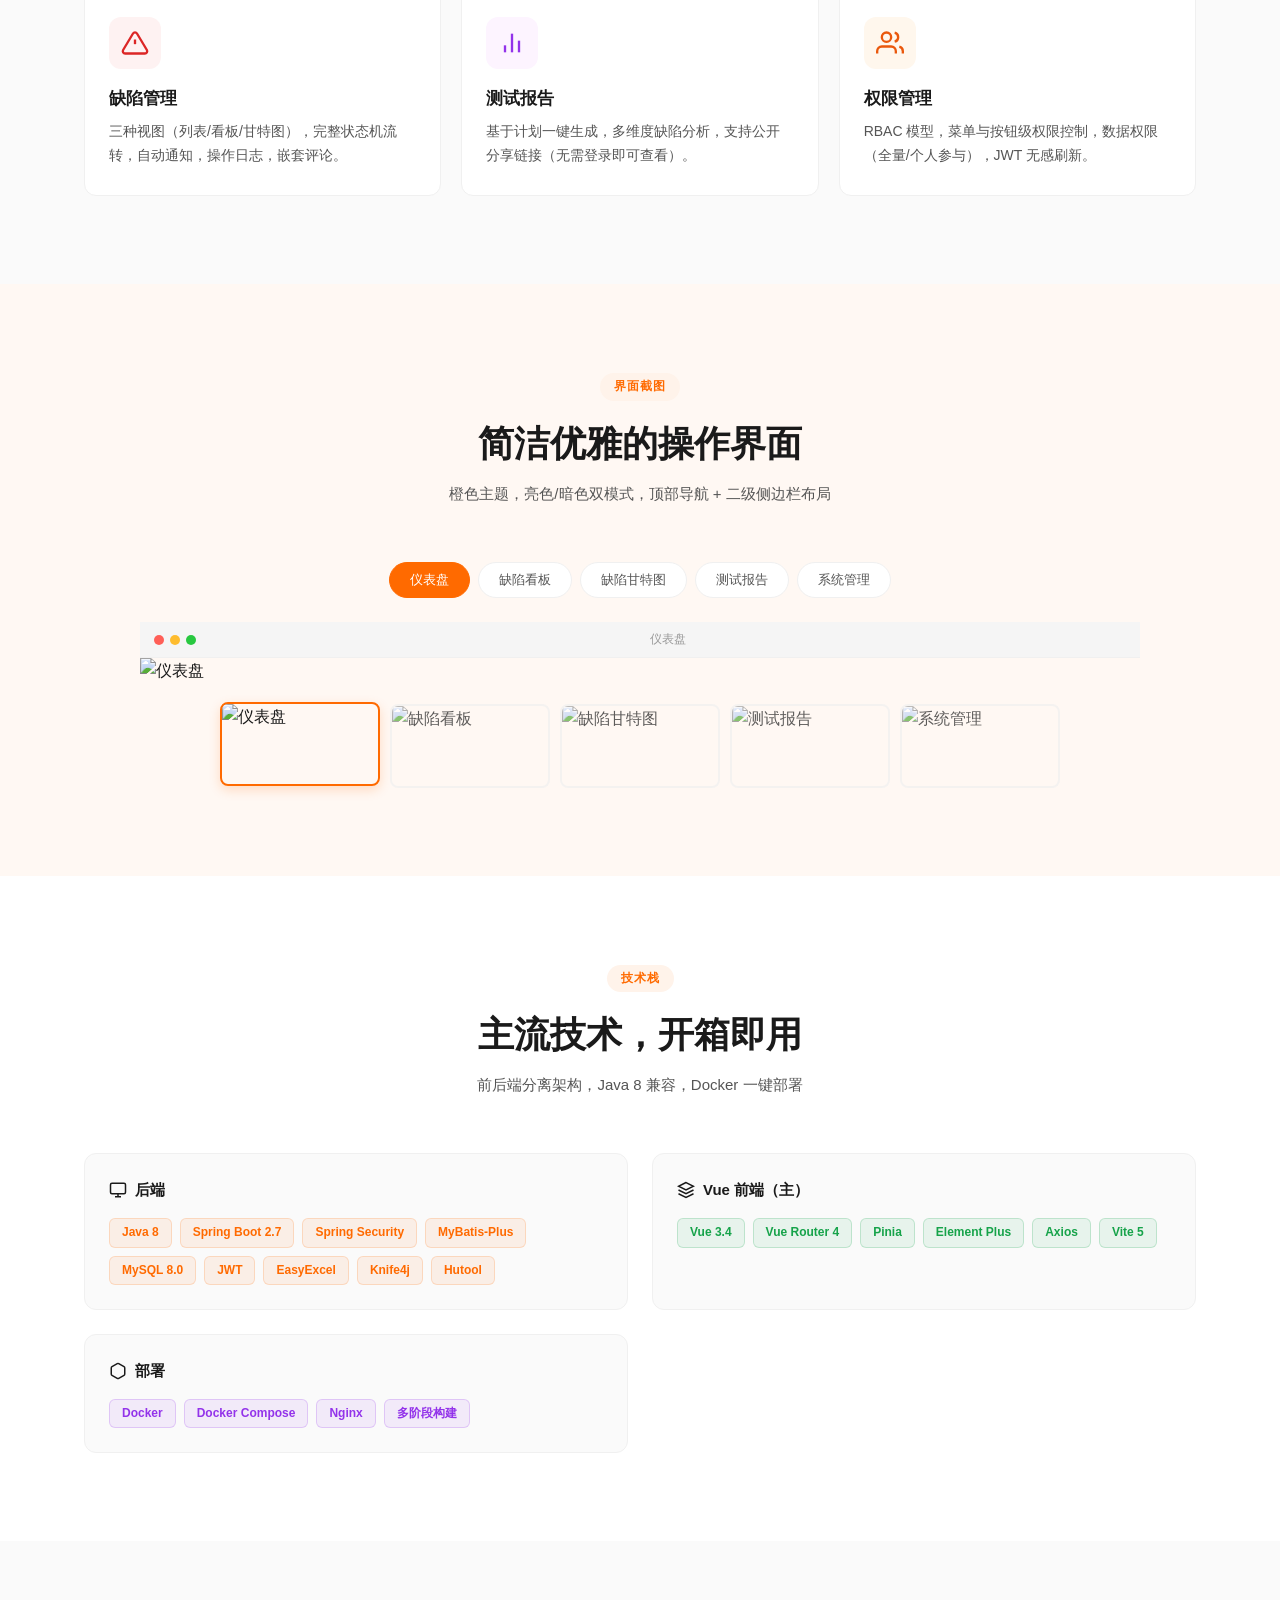
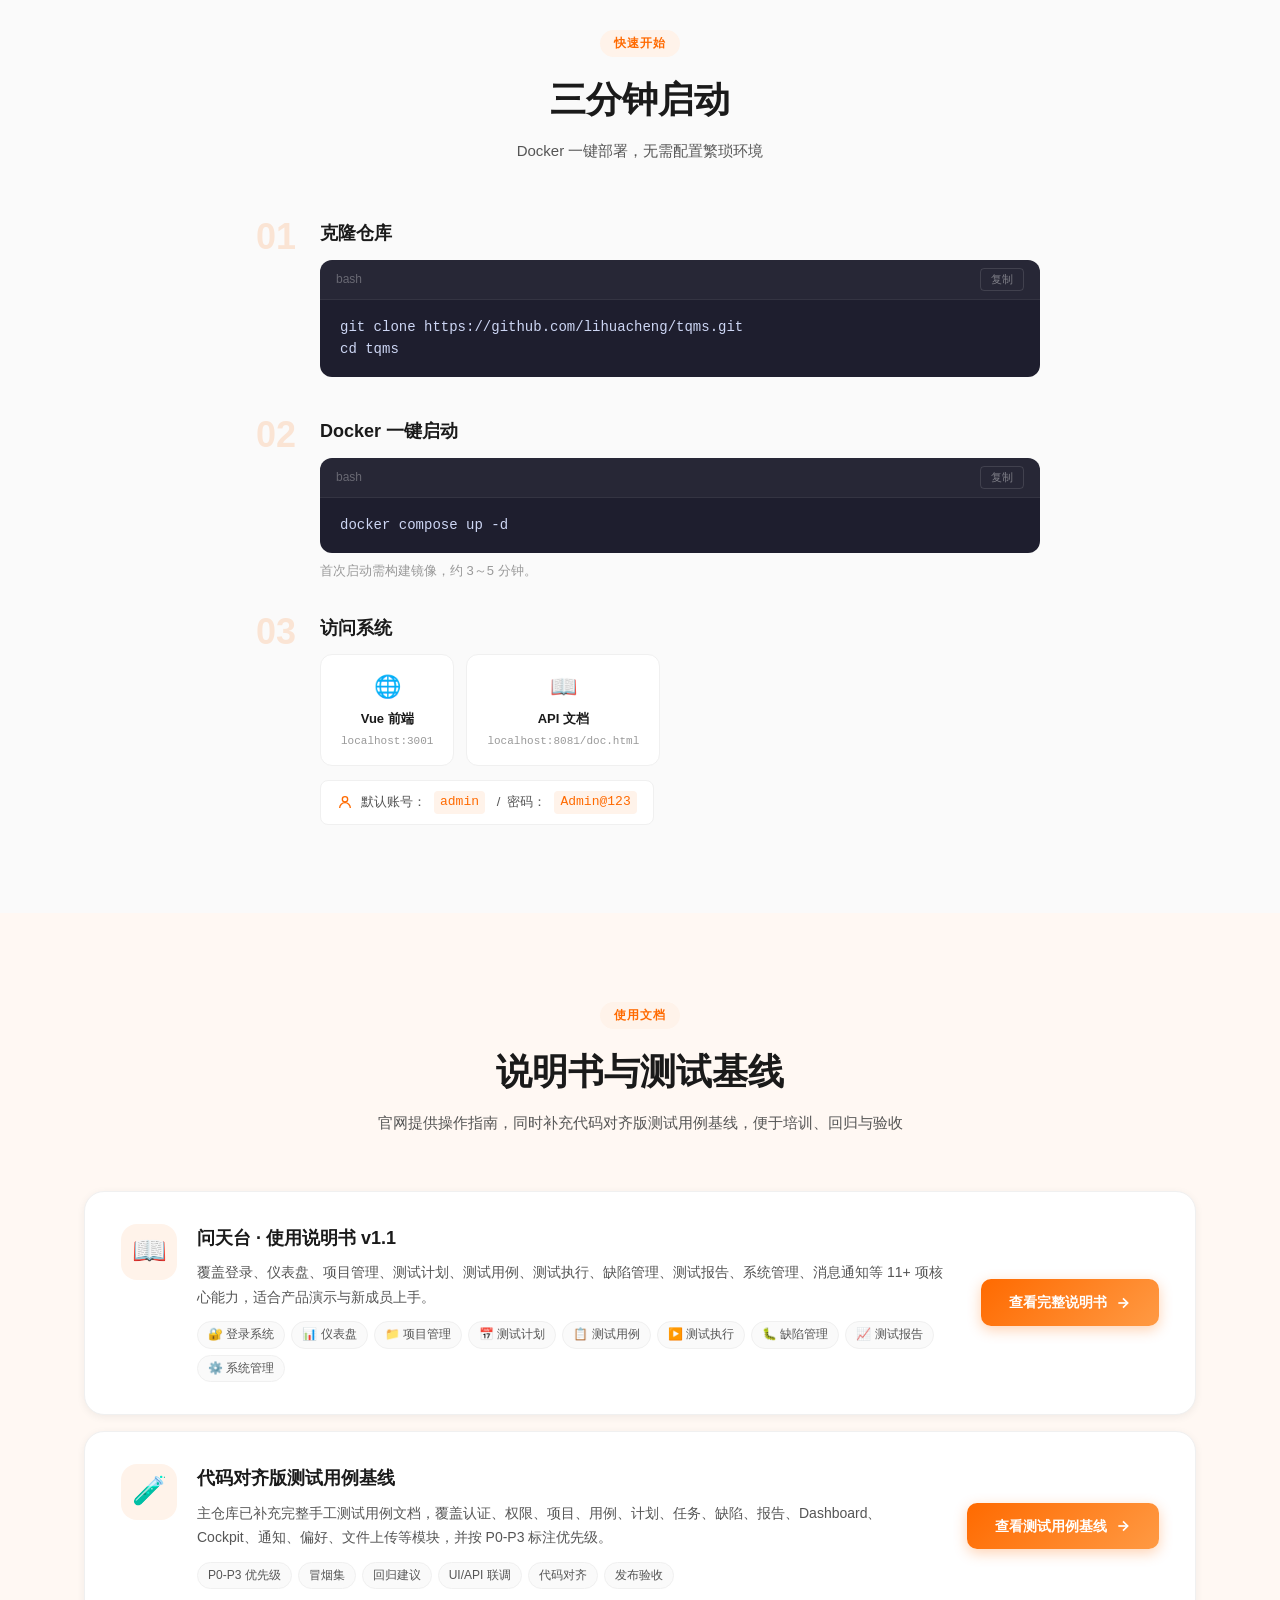
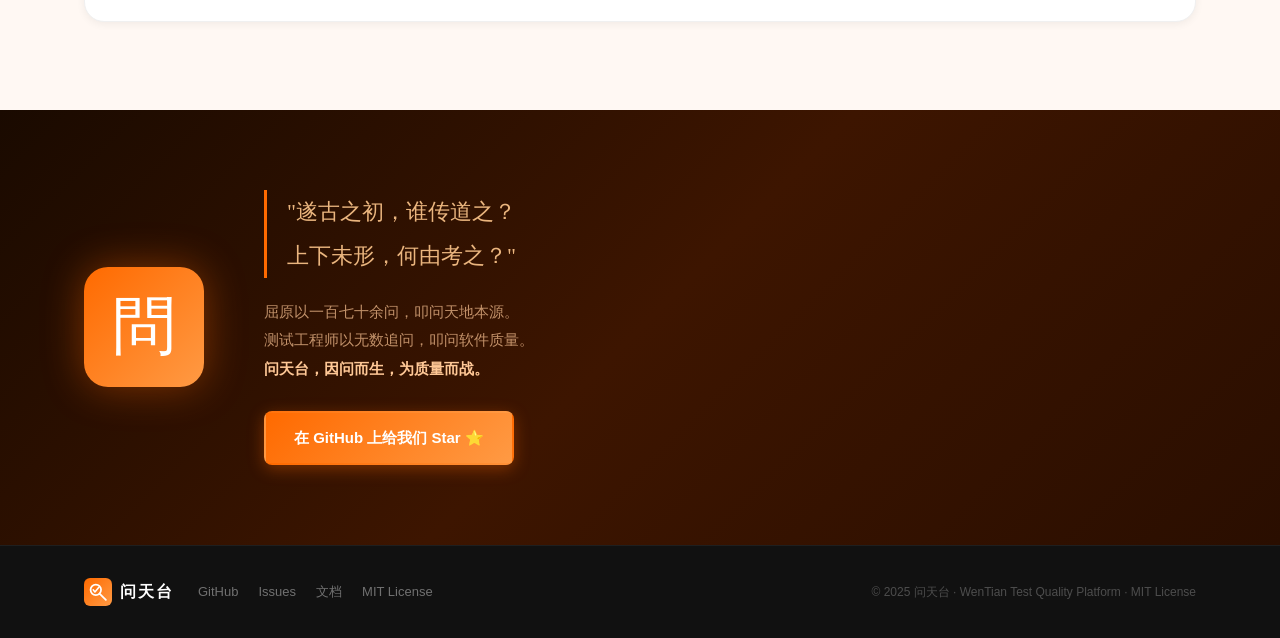
==== commit 3338c308: "docs: update site docs and testing baseline" ====
--- a/index.html
+++ b/index.html
@@ -319,15 +319,15 @@
         <div class="step-content">
           <h3>访问系统</h3>
           <div class="access-grid">
-            <a href="http://localhost:3000" target="_blank" class="access-card">
+            <a href="http://localhost:3001" target="_blank" class="access-card">
               <span class="access-icon">🌐</span>
               <span class="access-label">Vue 前端</span>
-              <span class="access-url">localhost:3000</span>
+              <span class="access-url">localhost:3001</span>
             </a>
-            <a href="http://localhost:8080/doc.html" target="_blank" class="access-card">
+            <a href="http://localhost:8081/doc.html" target="_blank" class="access-card">
               <span class="access-icon">📖</span>
               <span class="access-label">API 文档</span>
-              <span class="access-url">localhost:8080/doc.html</span>
+              <span class="access-url">localhost:8081/doc.html</span>
             </a>
           </div>
           <div class="default-account">
@@ -345,27 +345,47 @@
 <section class="manual-entry" id="manual">
   <div class="container">
     <div class="section-header reveal">
-      <span class="section-tag">使用说明书</span>
-      <h2>完整操作指南</h2>
-      <p>10 个功能模块，手把手带你掌握问天台每一项能力</p>
-    </div>
-    <div class="manual-entry-card reveal">
-      <div class="me-left">
-        <div class="me-icon">📖</div>
-        <div class="me-info">
-          <h3>问天台 · 使用说明书 v1.0</h3>
-          <p>涵盖登录、仪表盘、项目管理、测试计划、测试用例、测试执行、缺陷管理（列表/看板/甘特三视图）、测试报告、系统管理、消息通知共 10 个完整模块。</p>
-          <div class="me-tags">
-            <span>🔐 登录系统</span><span>📊 仪表盘</span><span>📁 项目管理</span>
-            <span>📅 测试计划</span><span>📋 测试用例</span><span>▶️ 测试执行</span>
-            <span>🐛 缺陷管理</span><span>📈 测试报告</span><span>⚙️ 系统管理</span>
-          </div>
-        </div>
-      </div>
-      <a href="manual.html" class="me-btn">
-        查看完整说明书
-        <svg width="16" height="16" viewBox="0 0 24 24" fill="none" stroke="currentColor" stroke-width="2.5"><line x1="5" y1="12" x2="19" y2="12"/><polyline points="12,5 19,12 12,19"/></svg>
-      </a>
+      <span class="section-tag">使用文档</span>
+      <h2>说明书与测试基线</h2>
+      <p>官网提供操作指南，同时补充代码对齐版测试用例基线，便于培训、回归与验收</p>
+    </div>
+    <div class="manual-entry-stack">
+      <div class="manual-entry-card reveal">
+        <div class="me-left">
+          <div class="me-icon">📖</div>
+          <div class="me-info">
+            <h3>问天台 · 使用说明书 v1.1</h3>
+            <p>覆盖登录、仪表盘、项目管理、测试计划、测试用例、测试执行、缺陷管理、测试报告、系统管理、消息通知等 11+ 项核心能力，适合产品演示与新成员上手。</p>
+            <div class="me-tags">
+              <span>🔐 登录系统</span><span>📊 仪表盘</span><span>📁 项目管理</span>
+              <span>📅 测试计划</span><span>📋 测试用例</span><span>▶️ 测试执行</span>
+              <span>🐛 缺陷管理</span><span>📈 测试报告</span><span>⚙️ 系统管理</span>
+            </div>
+          </div>
+        </div>
+        <a href="manual.html" class="me-btn">
+          查看完整说明书
+          <svg width="16" height="16" viewBox="0 0 24 24" fill="none" stroke="currentColor" stroke-width="2.5"><line x1="5" y1="12" x2="19" y2="12"/><polyline points="12,5 19,12 12,19"/></svg>
+        </a>
+      </div>
+
+      <div class="manual-entry-card reveal">
+        <div class="me-left">
+          <div class="me-icon">🧪</div>
+          <div class="me-info">
+            <h3>代码对齐版测试用例基线</h3>
+            <p>主仓库已补充完整手工测试用例文档，覆盖认证、权限、项目、用例、计划、任务、缺陷、报告、Dashboard、Cockpit、通知、偏好、文件上传等模块，并按 P0-P3 标注优先级。</p>
+            <div class="me-tags">
+              <span>P0-P3 优先级</span><span>冒烟集</span><span>回归建议</span>
+              <span>UI/API 联调</span><span>代码对齐</span><span>发布验收</span>
+            </div>
+          </div>
+        </div>
+        <a href="https://github.com/lihuacheng/tqms/blob/main/docs/07_%E6%B5%8B%E8%AF%95%E7%94%A8%E4%BE%8B.md" target="_blank" rel="noopener" class="me-btn">
+          查看测试用例基线
+          <svg width="16" height="16" viewBox="0 0 24 24" fill="none" stroke="currentColor" stroke-width="2.5"><line x1="5" y1="12" x2="19" y2="12"/><polyline points="12,5 19,12 12,19"/></svg>
+        </a>
+      </div>
     </div>
   </div>
 </section>
--- a/css/style.css
+++ b/css/style.css
@@ -684,6 +684,11 @@
 
 /* ══ 使用说明书入口 ══════════════════════════════════ */
 .manual-entry { background: var(--bg-warm); }
+.manual-entry-stack {
+  display: flex;
+  flex-direction: column;
+  gap: 16px;
+}
 
 .manual-entry-card {
   display: flex;
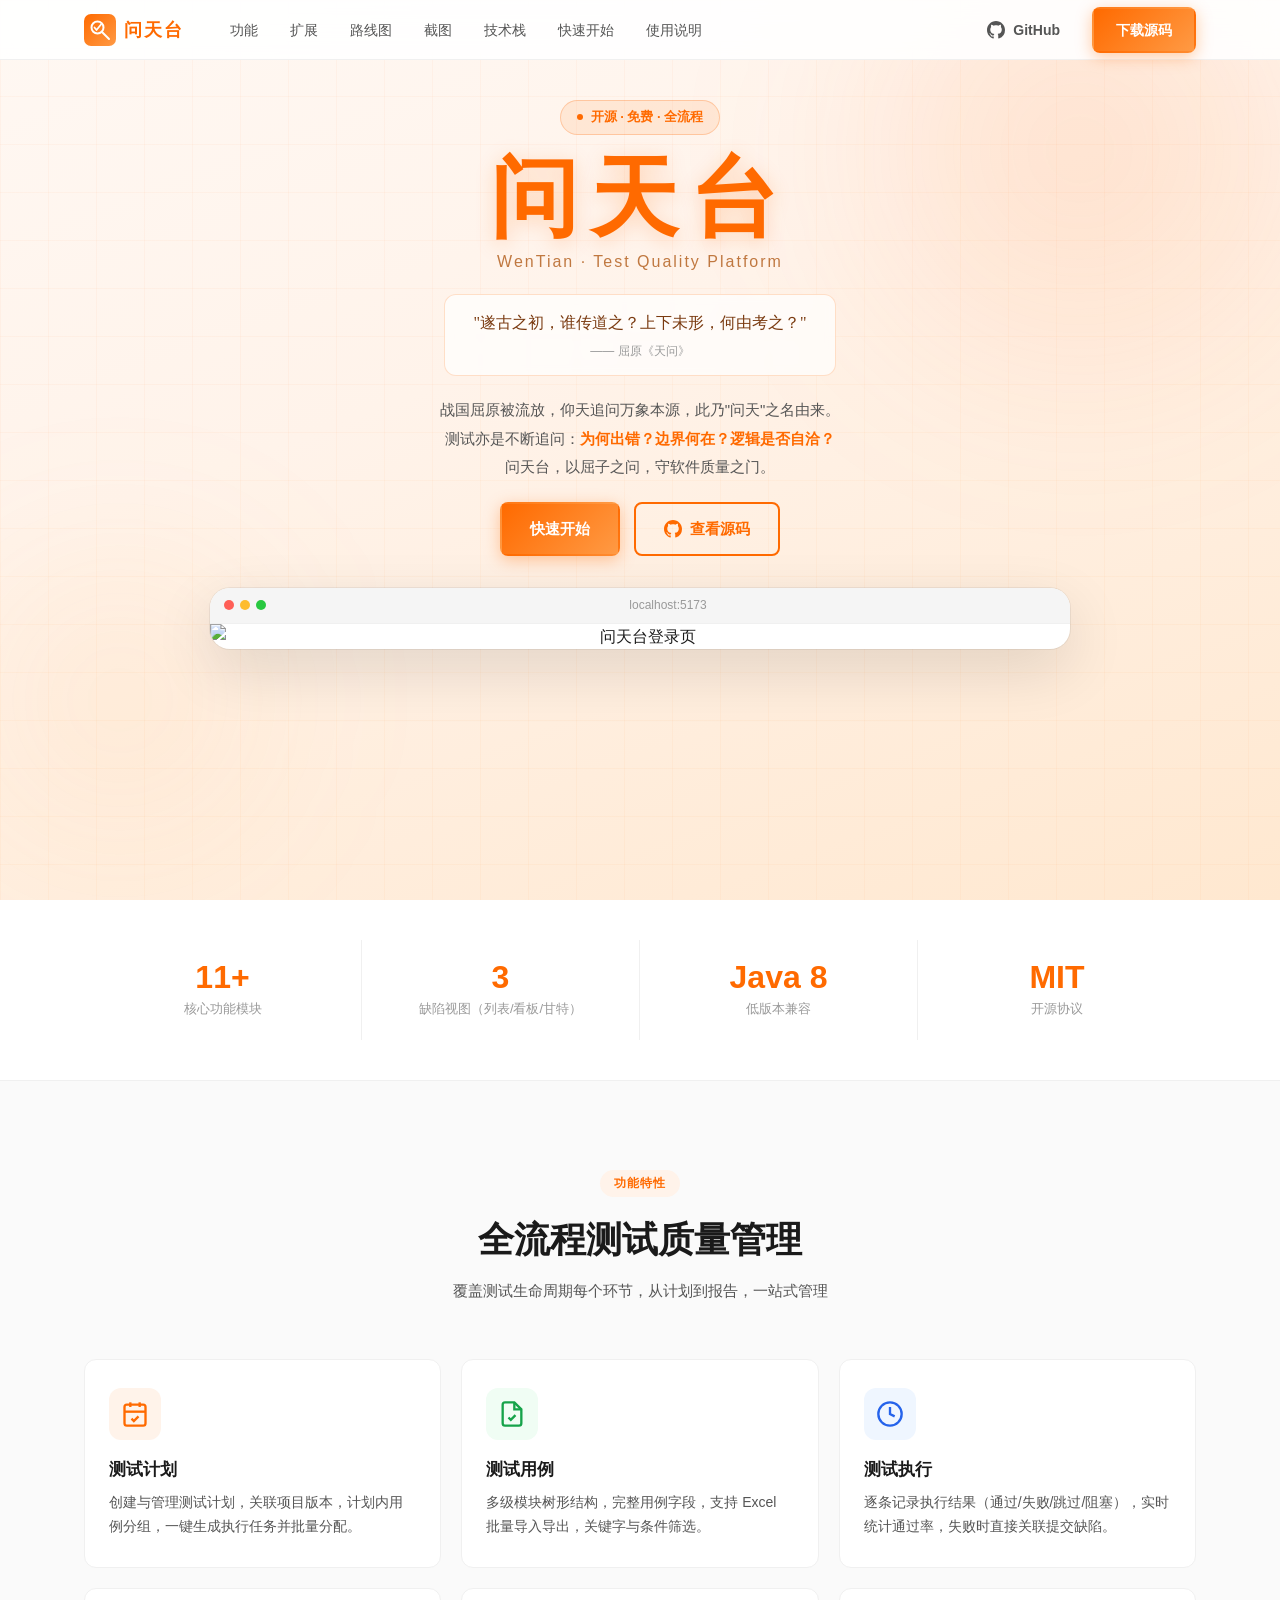
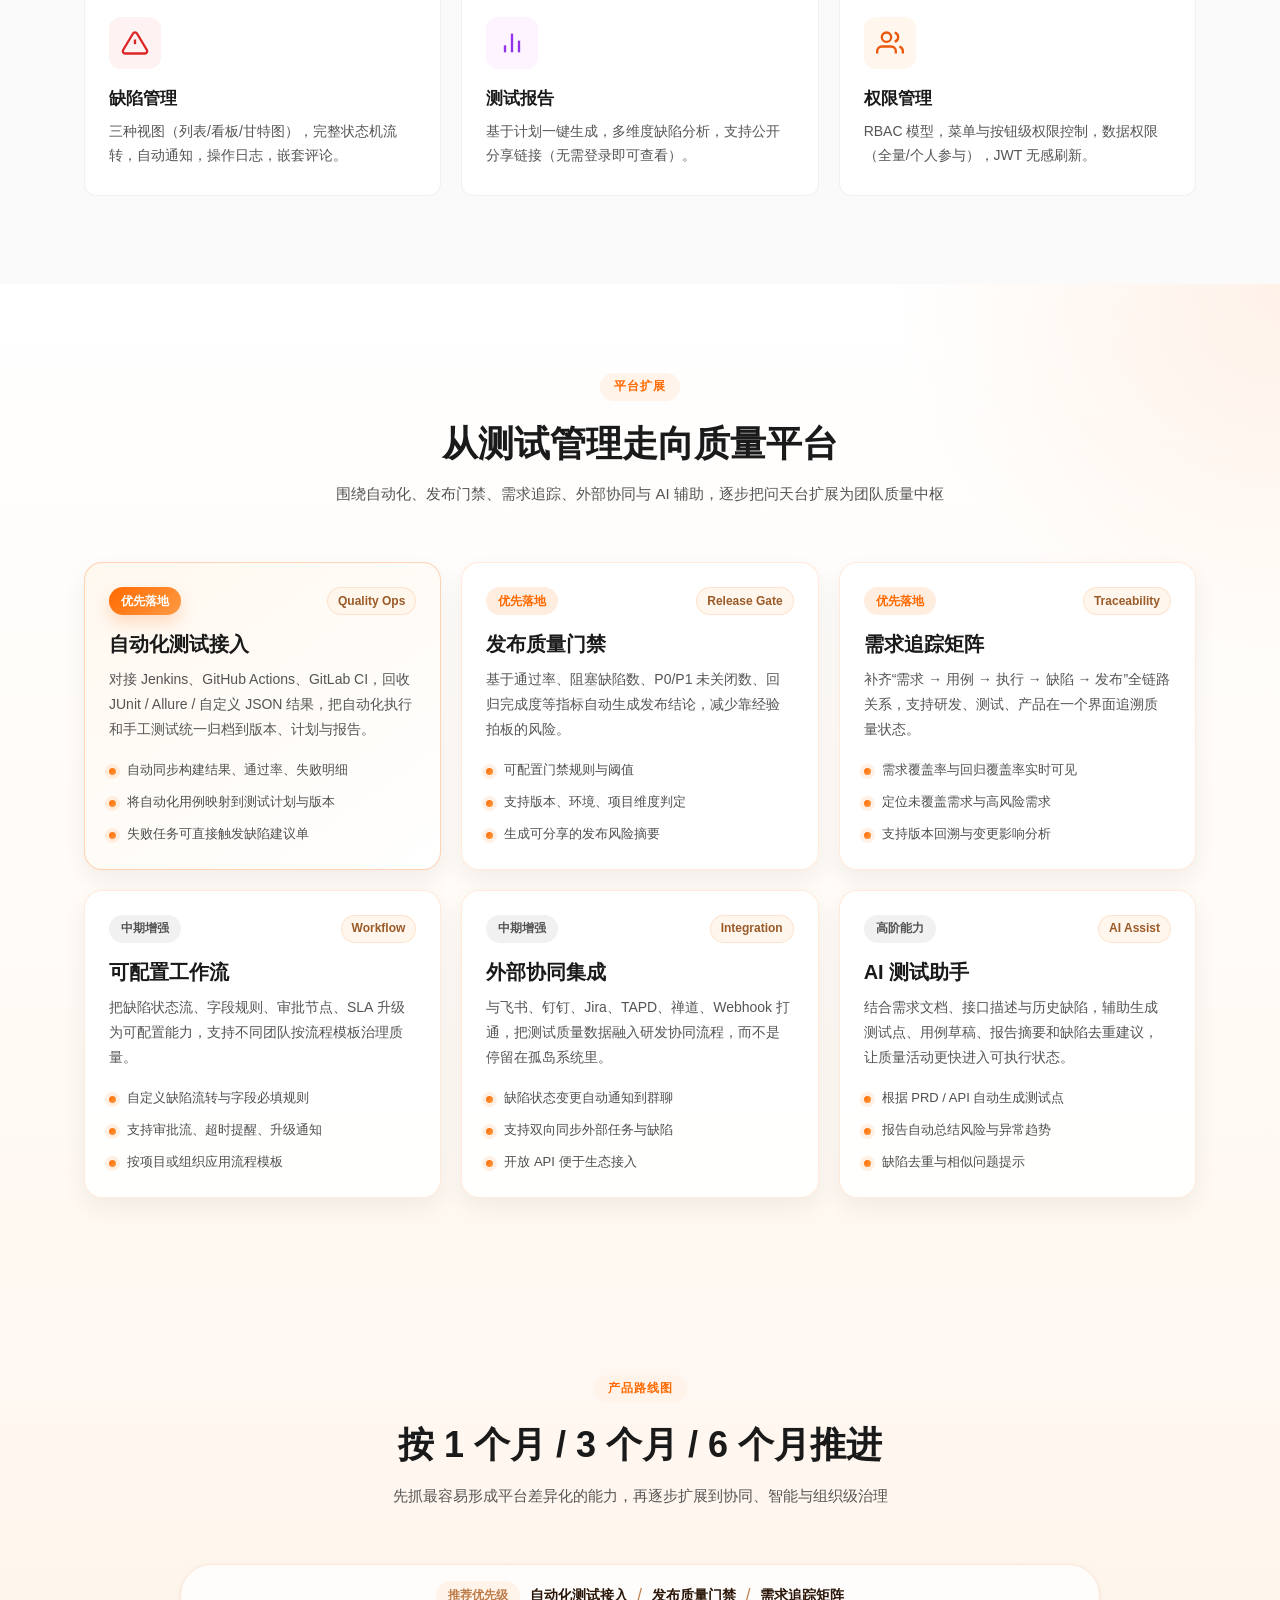
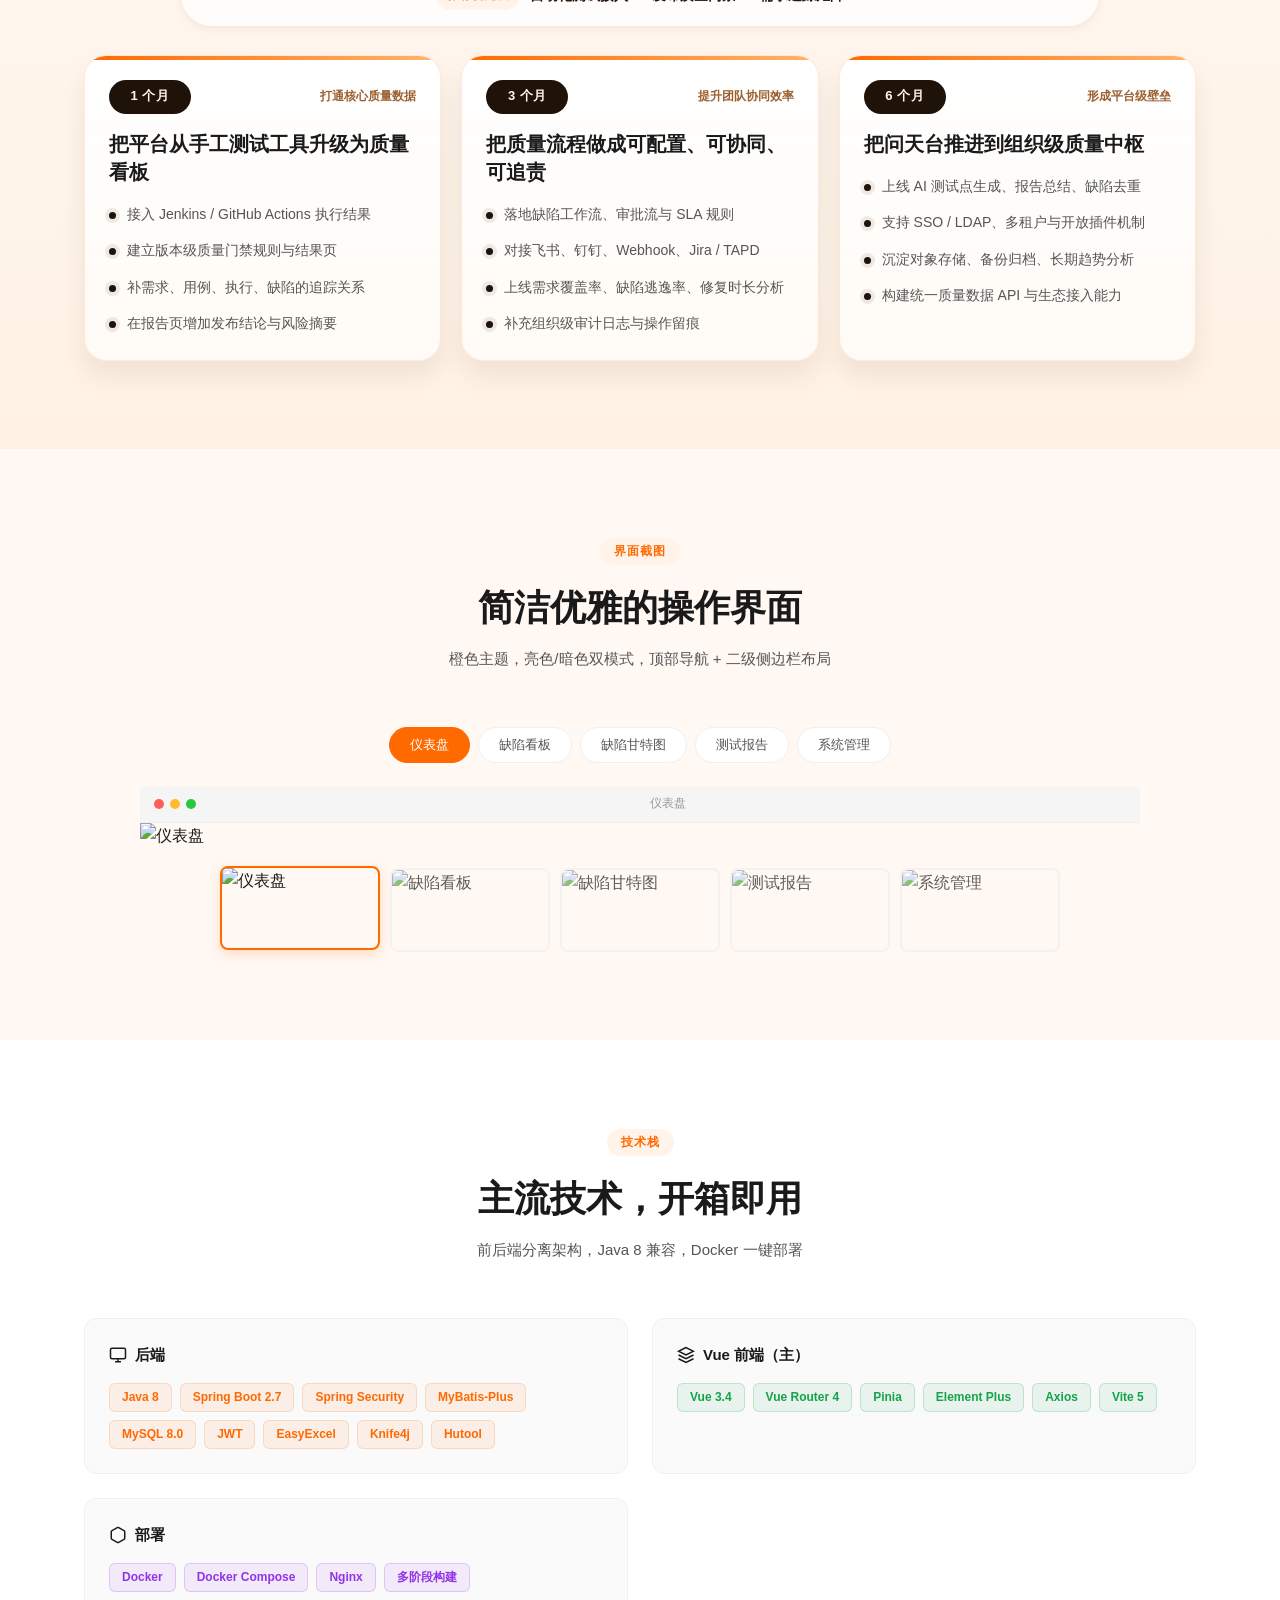
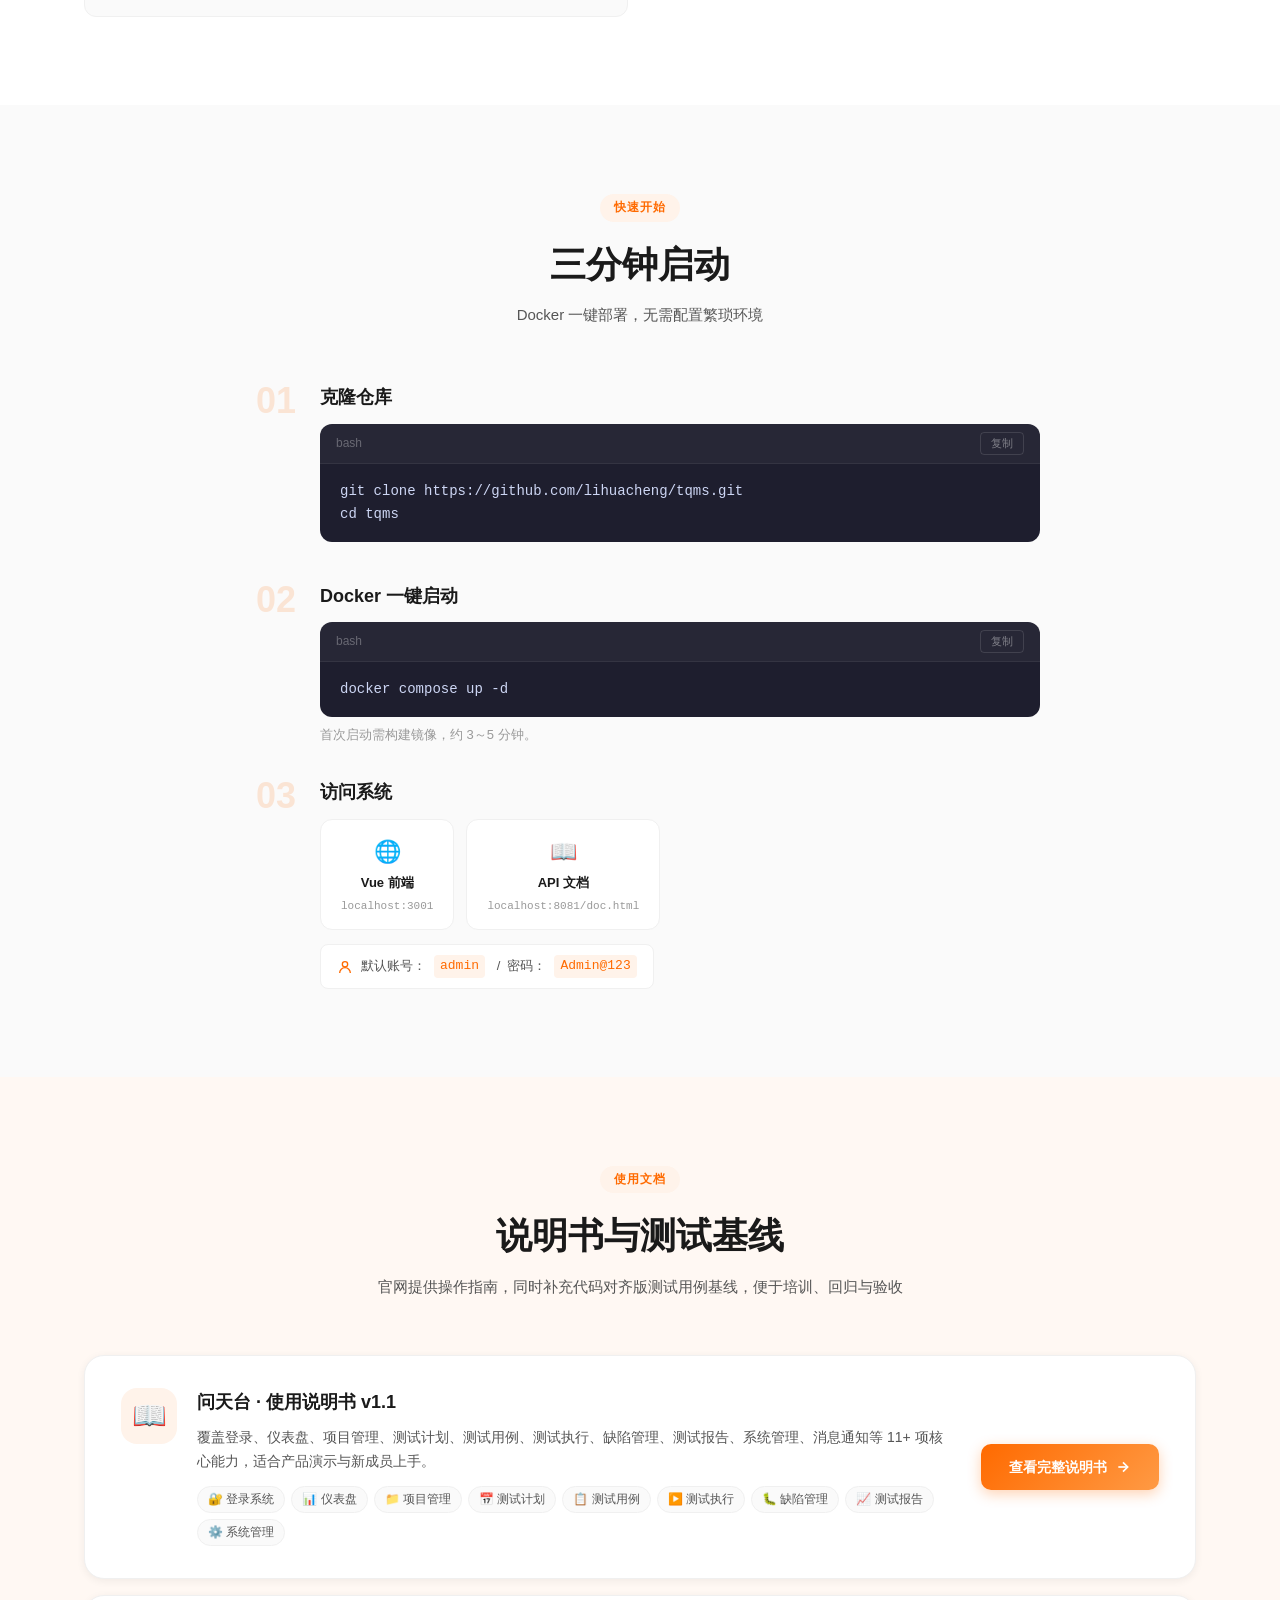
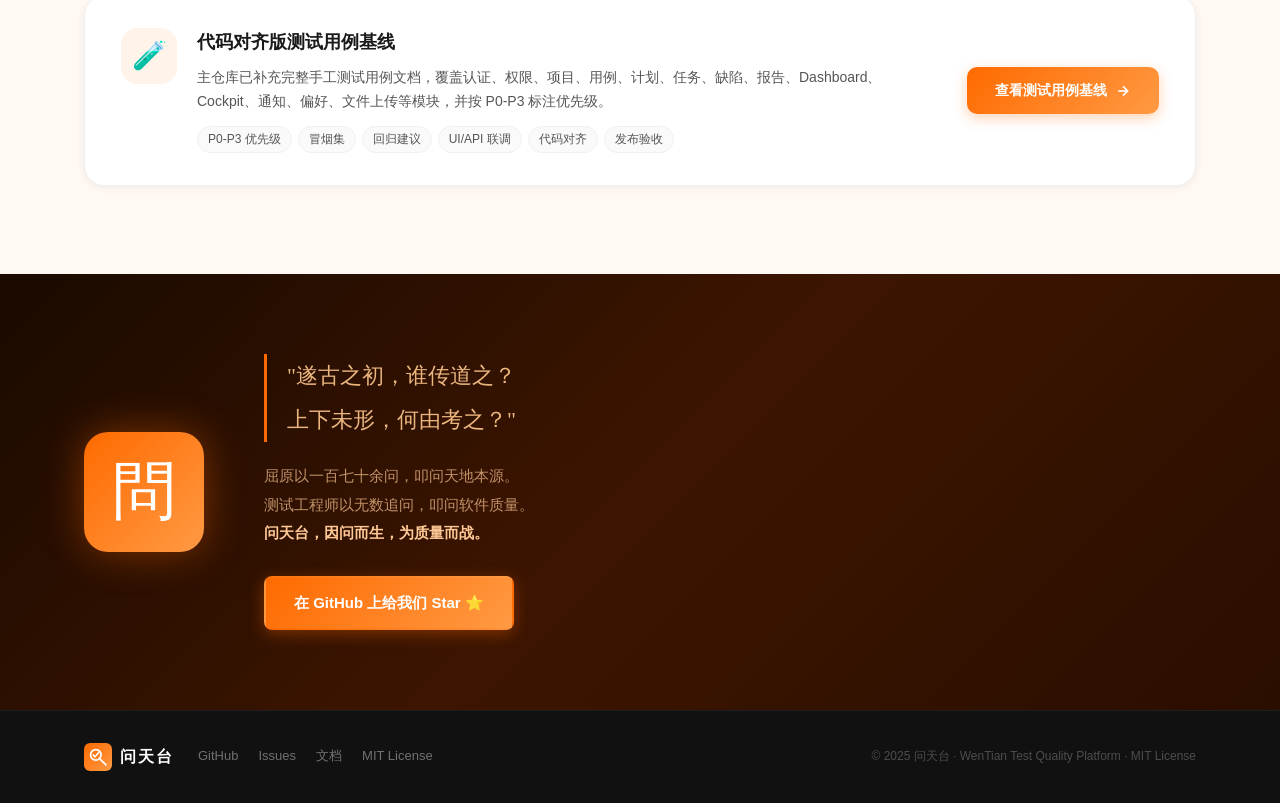
==== commit 9f48596b: "feat: add product capability and roadmap sections" ====
--- a/index.html
+++ b/index.html
@@ -19,6 +19,8 @@
     </a>
     <ul class="nav-links">
       <li><a href="#features">功能</a></li>
+      <li><a href="#capabilities">扩展</a></li>
+      <li><a href="#roadmap">路线图</a></li>
       <li><a href="#screenshots">截图</a></li>
       <li><a href="#stack">技术栈</a></li>
       <li><a href="#quickstart">快速开始</a></li>
@@ -163,6 +165,167 @@
         <p>RBAC 模型，菜单与按钮级权限控制，数据权限（全量/个人参与），JWT 无感刷新。</p>
       </div>
 
+    </div>
+  </div>
+</section>
+
+<!-- ══ 平台扩展能力 ══════════════════════════════════════ -->
+<section class="capabilities" id="capabilities">
+  <div class="container">
+    <div class="section-header reveal">
+      <span class="section-tag">平台扩展</span>
+      <h2>从测试管理走向质量平台</h2>
+      <p>围绕自动化、发布门禁、需求追踪、外部协同与 AI 辅助，逐步把问天台扩展为团队质量中枢</p>
+    </div>
+
+    <div class="capability-grid">
+      <article class="capability-card capability-card-priority reveal">
+        <div class="capability-top">
+          <span class="capability-badge">优先落地</span>
+          <span class="capability-meta">Quality Ops</span>
+        </div>
+        <h3>自动化测试接入</h3>
+        <p>对接 Jenkins、GitHub Actions、GitLab CI，回收 JUnit / Allure / 自定义 JSON 结果，把自动化执行和手工测试统一归档到版本、计划与报告。</p>
+        <ul class="capability-points">
+          <li>自动同步构建结果、通过率、失败明细</li>
+          <li>将自动化用例映射到测试计划与版本</li>
+          <li>失败任务可直接触发缺陷建议单</li>
+        </ul>
+      </article>
+
+      <article class="capability-card reveal">
+        <div class="capability-top">
+          <span class="capability-badge capability-badge-soft">优先落地</span>
+          <span class="capability-meta">Release Gate</span>
+        </div>
+        <h3>发布质量门禁</h3>
+        <p>基于通过率、阻塞缺陷数、P0/P1 未关闭数、回归完成度等指标自动生成发布结论，减少靠经验拍板的风险。</p>
+        <ul class="capability-points">
+          <li>可配置门禁规则与阈值</li>
+          <li>支持版本、环境、项目维度判定</li>
+          <li>生成可分享的发布风险摘要</li>
+        </ul>
+      </article>
+
+      <article class="capability-card reveal">
+        <div class="capability-top">
+          <span class="capability-badge capability-badge-soft">优先落地</span>
+          <span class="capability-meta">Traceability</span>
+        </div>
+        <h3>需求追踪矩阵</h3>
+        <p>补齐“需求 → 用例 → 执行 → 缺陷 → 发布”全链路关系，支持研发、测试、产品在一个界面追溯质量状态。</p>
+        <ul class="capability-points">
+          <li>需求覆盖率与回归覆盖率实时可见</li>
+          <li>定位未覆盖需求与高风险需求</li>
+          <li>支持版本回溯与变更影响分析</li>
+        </ul>
+      </article>
+
+      <article class="capability-card reveal">
+        <div class="capability-top">
+          <span class="capability-badge capability-badge-plain">中期增强</span>
+          <span class="capability-meta">Workflow</span>
+        </div>
+        <h3>可配置工作流</h3>
+        <p>把缺陷状态流、字段规则、审批节点、SLA 升级为可配置能力，支持不同团队按流程模板治理质量。</p>
+        <ul class="capability-points">
+          <li>自定义缺陷流转与字段必填规则</li>
+          <li>支持审批流、超时提醒、升级通知</li>
+          <li>按项目或组织应用流程模板</li>
+        </ul>
+      </article>
+
+      <article class="capability-card reveal">
+        <div class="capability-top">
+          <span class="capability-badge capability-badge-plain">中期增强</span>
+          <span class="capability-meta">Integration</span>
+        </div>
+        <h3>外部协同集成</h3>
+        <p>与飞书、钉钉、Jira、TAPD、禅道、Webhook 打通，把测试质量数据融入研发协同流程，而不是停留在孤岛系统里。</p>
+        <ul class="capability-points">
+          <li>缺陷状态变更自动通知到群聊</li>
+          <li>支持双向同步外部任务与缺陷</li>
+          <li>开放 API 便于生态接入</li>
+        </ul>
+      </article>
+
+      <article class="capability-card reveal">
+        <div class="capability-top">
+          <span class="capability-badge capability-badge-plain">高阶能力</span>
+          <span class="capability-meta">AI Assist</span>
+        </div>
+        <h3>AI 测试助手</h3>
+        <p>结合需求文档、接口描述与历史缺陷，辅助生成测试点、用例草稿、报告摘要和缺陷去重建议，让质量活动更快进入可执行状态。</p>
+        <ul class="capability-points">
+          <li>根据 PRD / API 自动生成测试点</li>
+          <li>报告自动总结风险与异常趋势</li>
+          <li>缺陷去重与相似问题提示</li>
+        </ul>
+      </article>
+    </div>
+  </div>
+</section>
+
+<!-- ══ 产品路线图 ════════════════════════════════════════ -->
+<section class="roadmap" id="roadmap">
+  <div class="container">
+    <div class="section-header reveal">
+      <span class="section-tag">产品路线图</span>
+      <h2>按 1 个月 / 3 个月 / 6 个月推进</h2>
+      <p>先抓最容易形成平台差异化的能力，再逐步扩展到协同、智能与组织级治理</p>
+    </div>
+
+    <div class="roadmap-highlight reveal">
+      <span class="roadmap-highlight-label">推荐优先级</span>
+      <strong>自动化测试接入</strong>
+      <span>/</span>
+      <strong>发布质量门禁</strong>
+      <span>/</span>
+      <strong>需求追踪矩阵</strong>
+    </div>
+
+    <div class="roadmap-grid">
+      <article class="roadmap-card reveal">
+        <div class="roadmap-head">
+          <span class="roadmap-phase">1 个月</span>
+          <span class="roadmap-goal">打通核心质量数据</span>
+        </div>
+        <h3>把平台从手工测试工具升级为质量看板</h3>
+        <ul class="roadmap-list">
+          <li>接入 Jenkins / GitHub Actions 执行结果</li>
+          <li>建立版本级质量门禁规则与结果页</li>
+          <li>补需求、用例、执行、缺陷的追踪关系</li>
+          <li>在报告页增加发布结论与风险摘要</li>
+        </ul>
+      </article>
+
+      <article class="roadmap-card reveal">
+        <div class="roadmap-head">
+          <span class="roadmap-phase">3 个月</span>
+          <span class="roadmap-goal">提升团队协同效率</span>
+        </div>
+        <h3>把质量流程做成可配置、可协同、可追责</h3>
+        <ul class="roadmap-list">
+          <li>落地缺陷工作流、审批流与 SLA 规则</li>
+          <li>对接飞书、钉钉、Webhook、Jira / TAPD</li>
+          <li>上线需求覆盖率、缺陷逃逸率、修复时长分析</li>
+          <li>补充组织级审计日志与操作留痕</li>
+        </ul>
+      </article>
+
+      <article class="roadmap-card reveal">
+        <div class="roadmap-head">
+          <span class="roadmap-phase">6 个月</span>
+          <span class="roadmap-goal">形成平台级壁垒</span>
+        </div>
+        <h3>把问天台推进到组织级质量中枢</h3>
+        <ul class="roadmap-list">
+          <li>上线 AI 测试点生成、报告总结、缺陷去重</li>
+          <li>支持 SSO / LDAP、多租户与开放插件机制</li>
+          <li>沉淀对象存储、备份归档、长期趋势分析</li>
+          <li>构建统一质量数据 API 与生态接入能力</li>
+        </ul>
+      </article>
     </div>
   </div>
 </section>
--- a/css/style.css
+++ b/css/style.css
@@ -397,6 +397,220 @@
   line-height: 1.7;
 }
 
+/* ══ 平台扩展 ════════════════════════════════════════════ */
+.capabilities {
+  background:
+    radial-gradient(circle at top right, rgba(255, 146, 70, .12), transparent 24%),
+    linear-gradient(180deg, #fff 0%, #fff8f1 100%);
+}
+.capability-grid {
+  display: grid;
+  grid-template-columns: repeat(3, 1fr);
+  gap: 20px;
+}
+.capability-card {
+  background: rgba(255,255,255,.92);
+  border: 1px solid rgba(255,106,0,.14);
+  border-radius: 18px;
+  padding: 24px;
+  box-shadow: 0 10px 24px rgba(34, 20, 8, .06);
+  transition: transform .22s ease, box-shadow .22s ease, border-color .22s ease;
+}
+.capability-card:hover {
+  transform: translateY(-4px);
+  box-shadow: 0 18px 34px rgba(34, 20, 8, .10);
+  border-color: rgba(255,106,0,.28);
+}
+.capability-card-priority {
+  background: linear-gradient(145deg, #fff8ef 0%, #fff 100%);
+  border-color: rgba(255,106,0,.28);
+}
+.capability-top {
+  display: flex;
+  align-items: center;
+  justify-content: space-between;
+  gap: 12px;
+  margin-bottom: 16px;
+}
+.capability-badge,
+.capability-meta {
+  display: inline-flex;
+  align-items: center;
+  min-height: 28px;
+  border-radius: 999px;
+  font-size: 12px;
+  font-weight: 700;
+}
+.capability-badge {
+  padding: 0 12px;
+  color: #fff;
+  background: linear-gradient(135deg, var(--accent), var(--accent-light));
+  box-shadow: 0 8px 16px rgba(255,106,0,.2);
+}
+.capability-badge-soft {
+  background: rgba(255,106,0,.12);
+  color: var(--accent);
+  box-shadow: none;
+}
+.capability-badge-plain {
+  background: rgba(26,26,26,.06);
+  color: var(--text-sub);
+  box-shadow: none;
+}
+.capability-meta {
+  padding: 0 10px;
+  color: #9a5b29;
+  background: rgba(255,245,235,.9);
+  border: 1px solid rgba(255,106,0,.14);
+}
+.capability-card h3 {
+  font-size: 20px;
+  line-height: 1.3;
+  margin-bottom: 10px;
+}
+.capability-card p {
+  font-size: 14px;
+  color: var(--text-sub);
+  line-height: 1.8;
+  margin-bottom: 16px;
+}
+.capability-points {
+  list-style: none;
+  display: flex;
+  flex-direction: column;
+  gap: 10px;
+}
+.capability-points li {
+  position: relative;
+  padding-left: 18px;
+  color: #4f4f4f;
+  font-size: 13px;
+  line-height: 1.7;
+}
+.capability-points li::before {
+  content: "";
+  position: absolute;
+  left: 0;
+  top: 9px;
+  width: 7px;
+  height: 7px;
+  border-radius: 50%;
+  background: linear-gradient(135deg, var(--accent), var(--accent-light));
+  box-shadow: 0 0 0 4px rgba(255,106,0,.10);
+}
+
+/* ══ 路线图 ══════════════════════════════════════════════ */
+.roadmap {
+  background: linear-gradient(180deg, #fff8f3 0%, #fff2e4 100%);
+}
+.roadmap-highlight {
+  display: flex;
+  align-items: center;
+  justify-content: center;
+  flex-wrap: wrap;
+  gap: 10px;
+  margin: 0 auto 28px;
+  padding: 16px 24px;
+  max-width: 920px;
+  background: rgba(255,255,255,.78);
+  border: 1px solid rgba(255,106,0,.16);
+  border-radius: 999px;
+  box-shadow: var(--shadow-sm);
+  color: #734321;
+}
+.roadmap-highlight-label {
+  padding: 5px 12px;
+  border-radius: 999px;
+  background: var(--accent-bg);
+  color: var(--accent);
+  font-size: 12px;
+  font-weight: 800;
+}
+.roadmap-highlight strong {
+  color: #2a1608;
+  font-size: 14px;
+}
+.roadmap-highlight span {
+  color: #bd7b48;
+}
+.roadmap-grid {
+  display: grid;
+  grid-template-columns: repeat(3, 1fr);
+  gap: 20px;
+}
+.roadmap-card {
+  position: relative;
+  overflow: hidden;
+  background: linear-gradient(180deg, rgba(255,255,255,.98) 0%, rgba(255,250,246,.94) 100%);
+  border: 1px solid rgba(255,106,0,.14);
+  border-radius: 22px;
+  padding: 24px;
+  box-shadow: 0 14px 26px rgba(48, 27, 12, .08);
+}
+.roadmap-card::after {
+  content: "";
+  position: absolute;
+  inset: 0 auto auto 0;
+  width: 100%;
+  height: 4px;
+  background: linear-gradient(90deg, var(--accent), #ffb46c);
+}
+.roadmap-head {
+  display: flex;
+  align-items: center;
+  justify-content: space-between;
+  gap: 12px;
+  margin-bottom: 16px;
+}
+.roadmap-phase {
+  display: inline-flex;
+  align-items: center;
+  justify-content: center;
+  min-width: 82px;
+  height: 34px;
+  padding: 0 14px;
+  border-radius: 999px;
+  background: #1f1208;
+  color: #fff4ea;
+  font-size: 13px;
+  font-weight: 800;
+  letter-spacing: .5px;
+}
+.roadmap-goal {
+  font-size: 12px;
+  font-weight: 700;
+  color: #9b6032;
+}
+.roadmap-card h3 {
+  font-size: 20px;
+  line-height: 1.4;
+  margin-bottom: 16px;
+}
+.roadmap-list {
+  list-style: none;
+  display: flex;
+  flex-direction: column;
+  gap: 12px;
+}
+.roadmap-list li {
+  position: relative;
+  padding-left: 18px;
+  font-size: 14px;
+  line-height: 1.75;
+  color: var(--text-sub);
+}
+.roadmap-list li::before {
+  content: "";
+  position: absolute;
+  left: 0;
+  top: 10px;
+  width: 7px;
+  height: 7px;
+  border-radius: 50%;
+  background: #1f1208;
+  box-shadow: 0 0 0 4px rgba(31,18,8,.08);
+}
+
 /* ══ 截图展示 ════════════════════════════════════════ */
 .screenshots { background: var(--bg-warm); }
 .screenshot-tabs {
@@ -767,6 +981,8 @@
   .manual-entry-card { flex-direction: column; gap: 20px; padding: 24px 20px; }
   .me-btn { width: 100%; justify-content: center; }
   .features-grid { grid-template-columns: repeat(2, 1fr); }
+  .capability-grid { grid-template-columns: repeat(2, 1fr); }
+  .roadmap-grid { grid-template-columns: 1fr; }
   .stack-grid { grid-template-columns: 1fr; }
   .stats-grid { grid-template-columns: repeat(2, 1fr); }
   .stat-item:nth-child(2) { border-right: none; }
@@ -776,6 +992,7 @@
 }
 @media (max-width: 640px) {
   .features-grid { grid-template-columns: 1fr; }
+  .capability-grid { grid-template-columns: 1fr; }
   .stats-grid { grid-template-columns: repeat(2, 1fr); }
   .nav-links, .nav-actions .btn-ghost { display: none; }
   .nav-toggle { display: flex; margin-left: auto; }
@@ -783,6 +1000,13 @@
   .step-num { text-align: left; width: auto; }
   .hero { padding-top: 80px; }
   .title-zh { letter-spacing: 6px; }
+  .capability-top,
+  .roadmap-head { flex-direction: column; align-items: flex-start; }
+  .roadmap-highlight {
+    border-radius: 22px;
+    justify-content: flex-start;
+    padding: 18px;
+  }
   .footer-inner { flex-direction: column; text-align: center; }
   .footer-links { justify-content: center; }
 }
